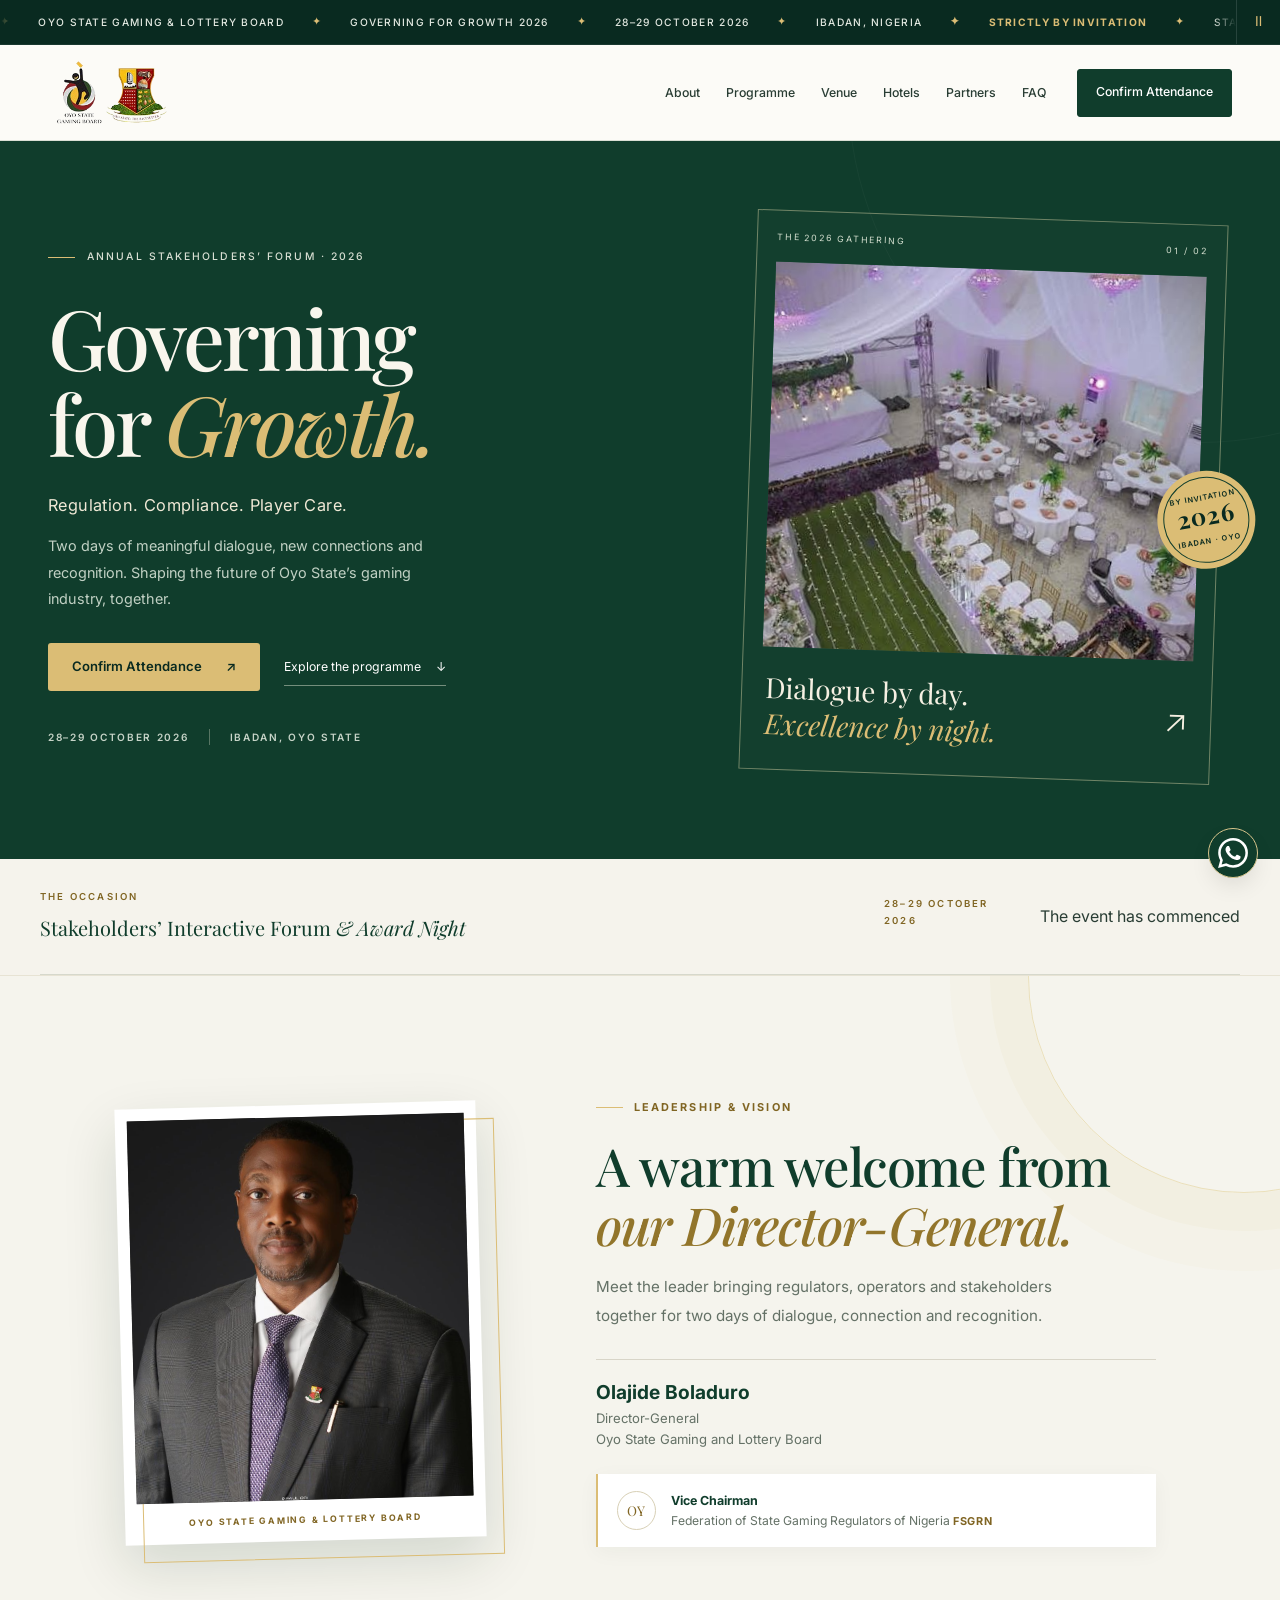
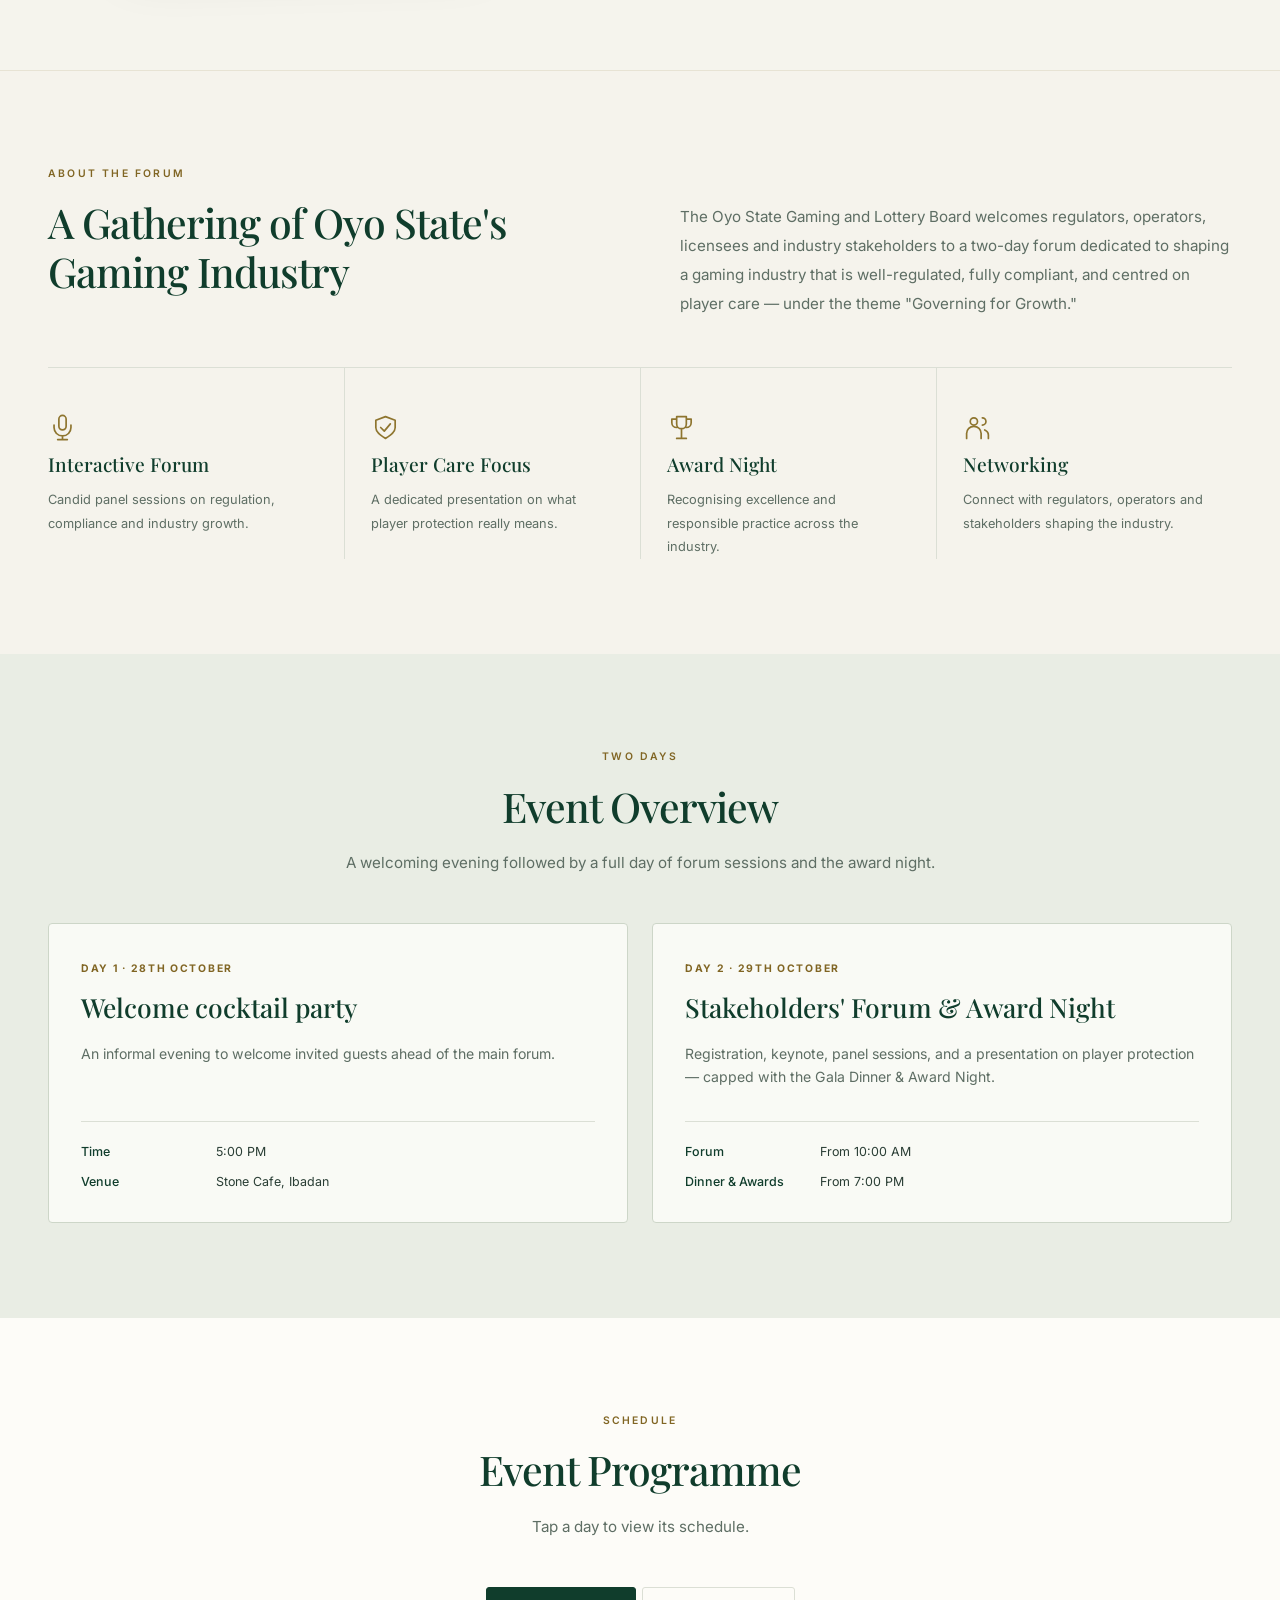
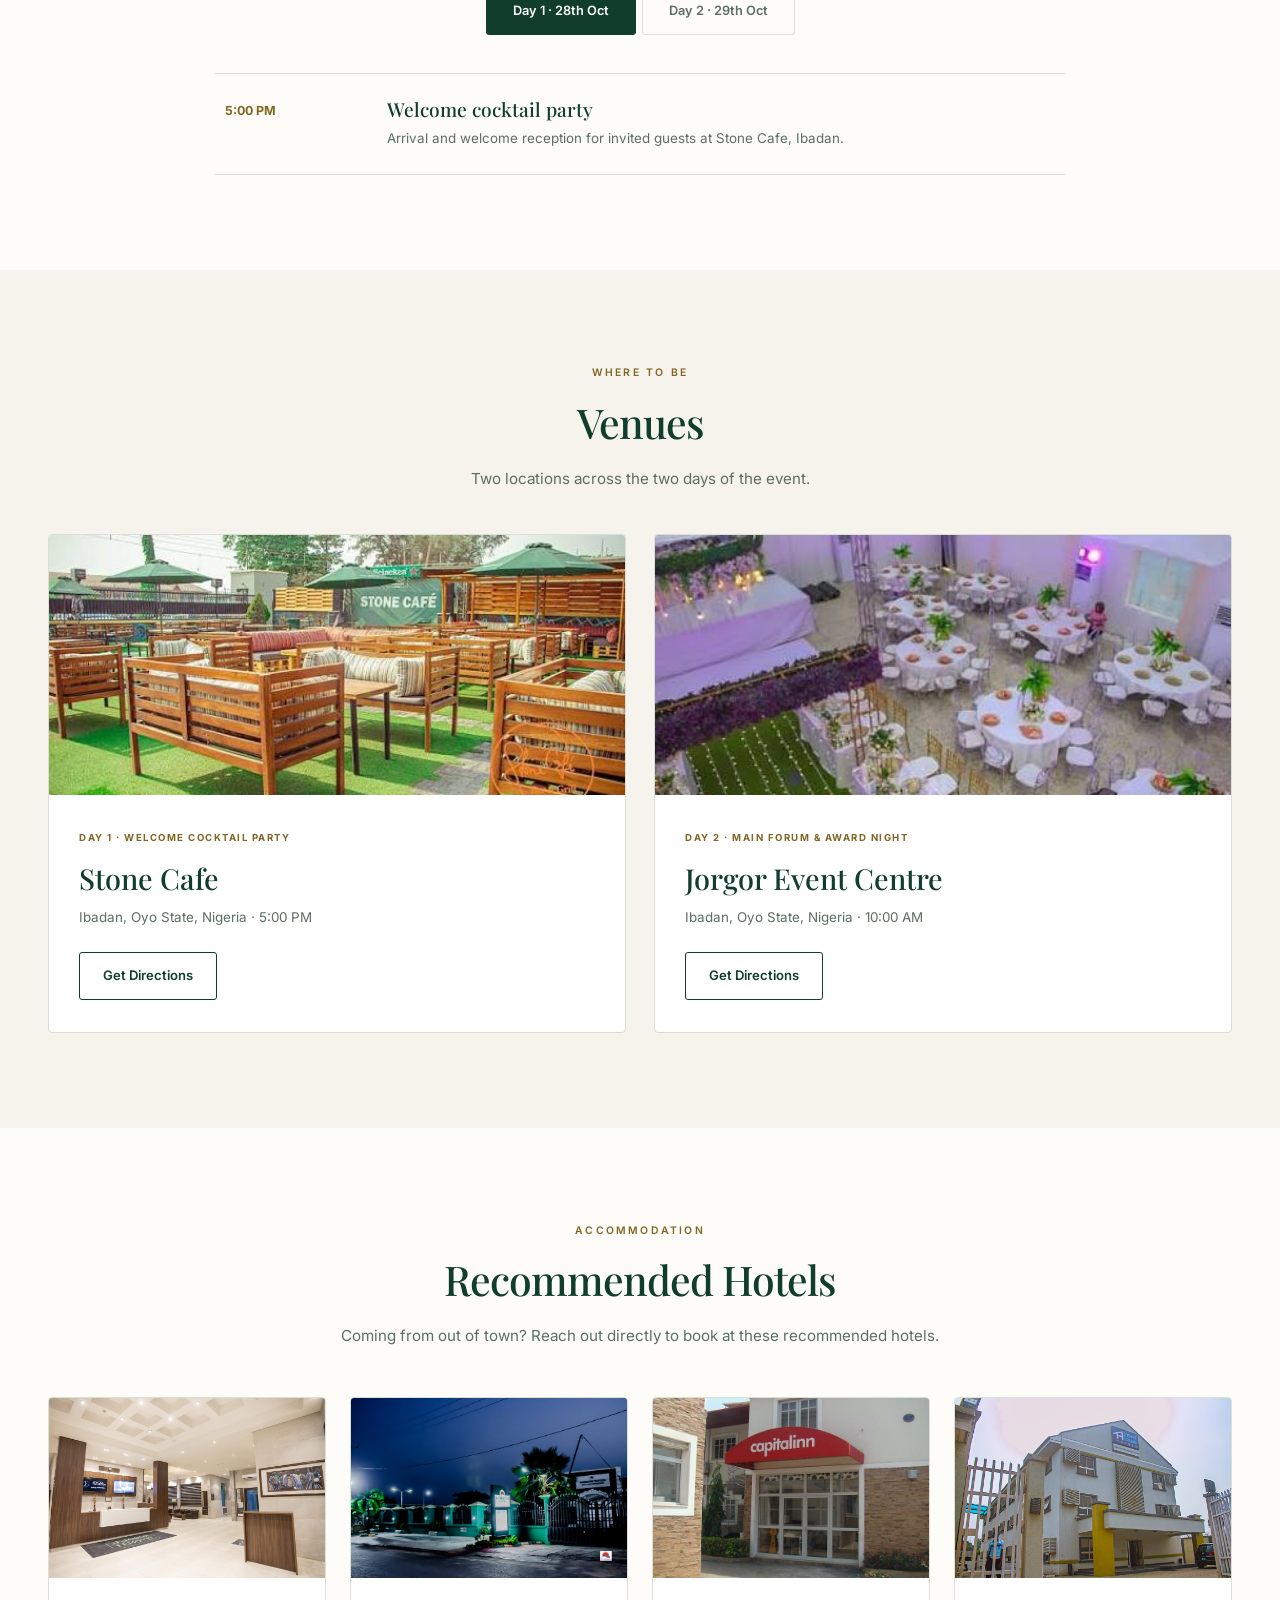
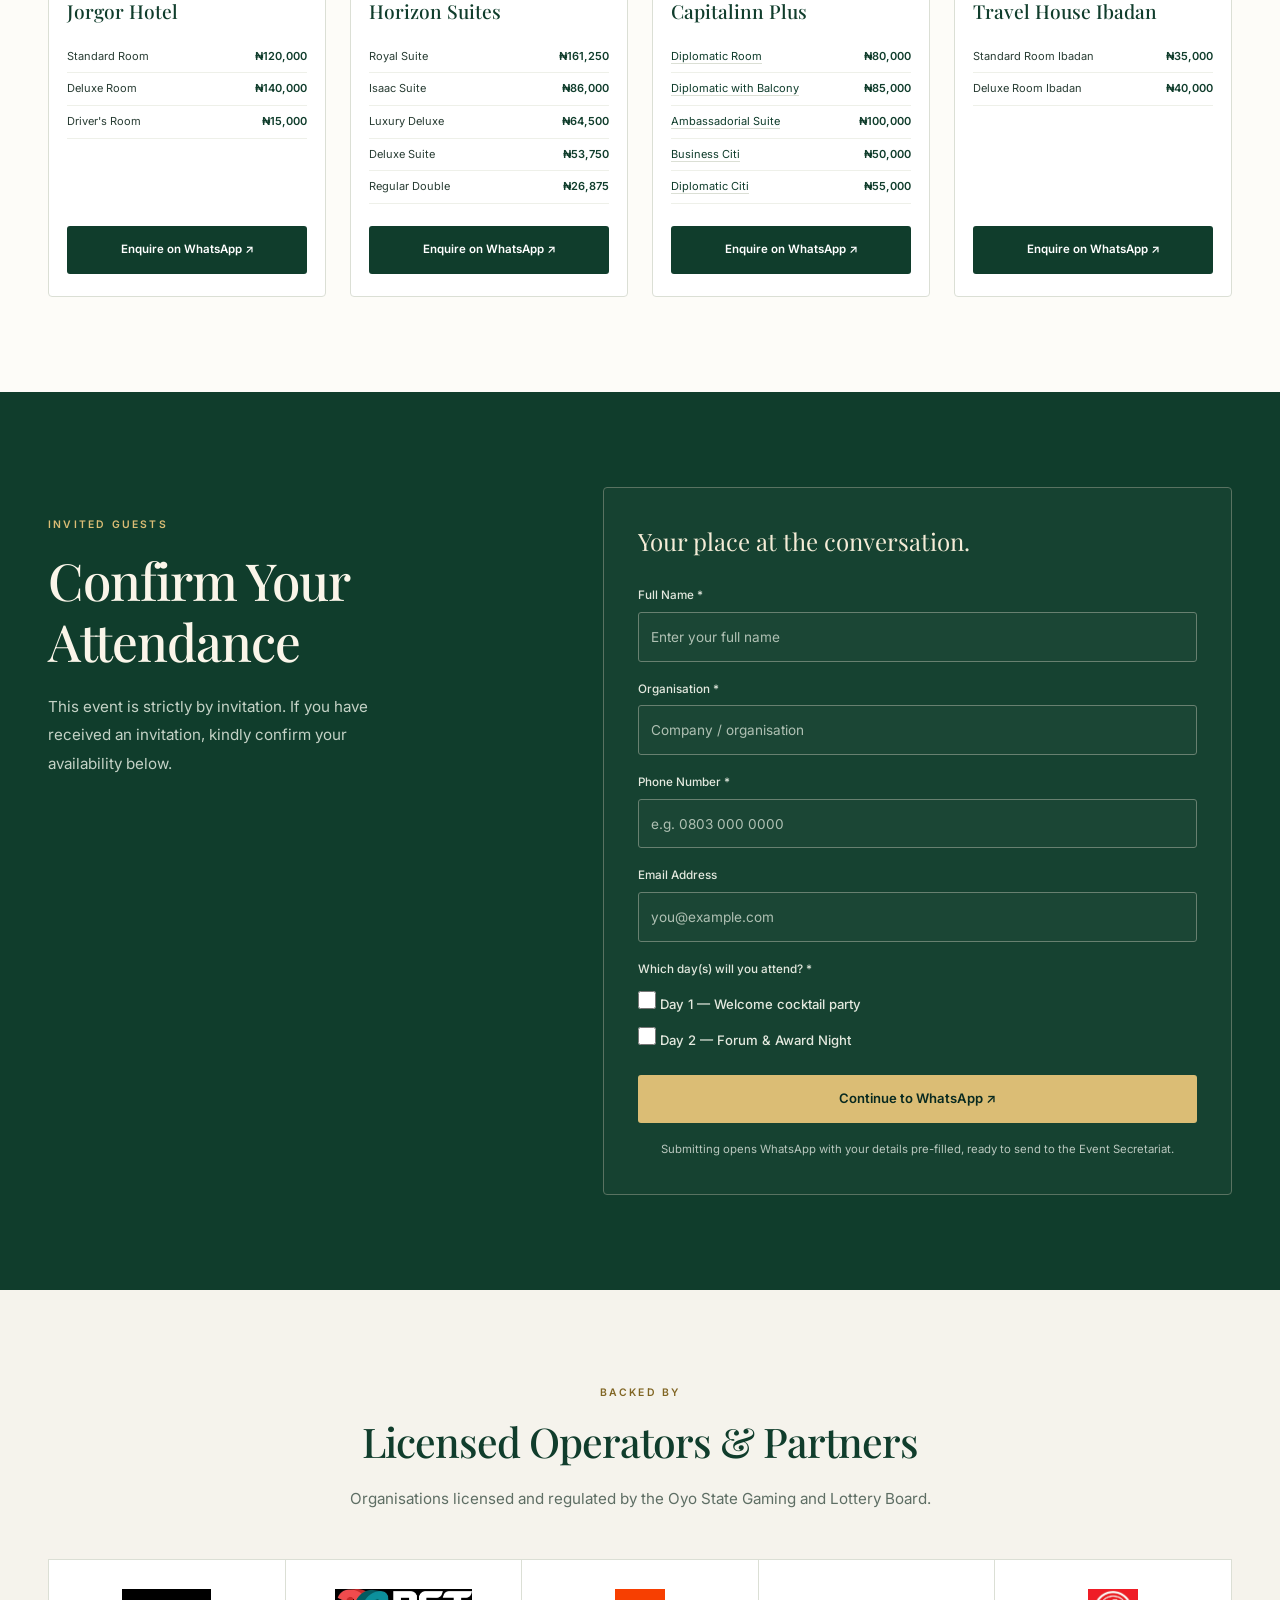
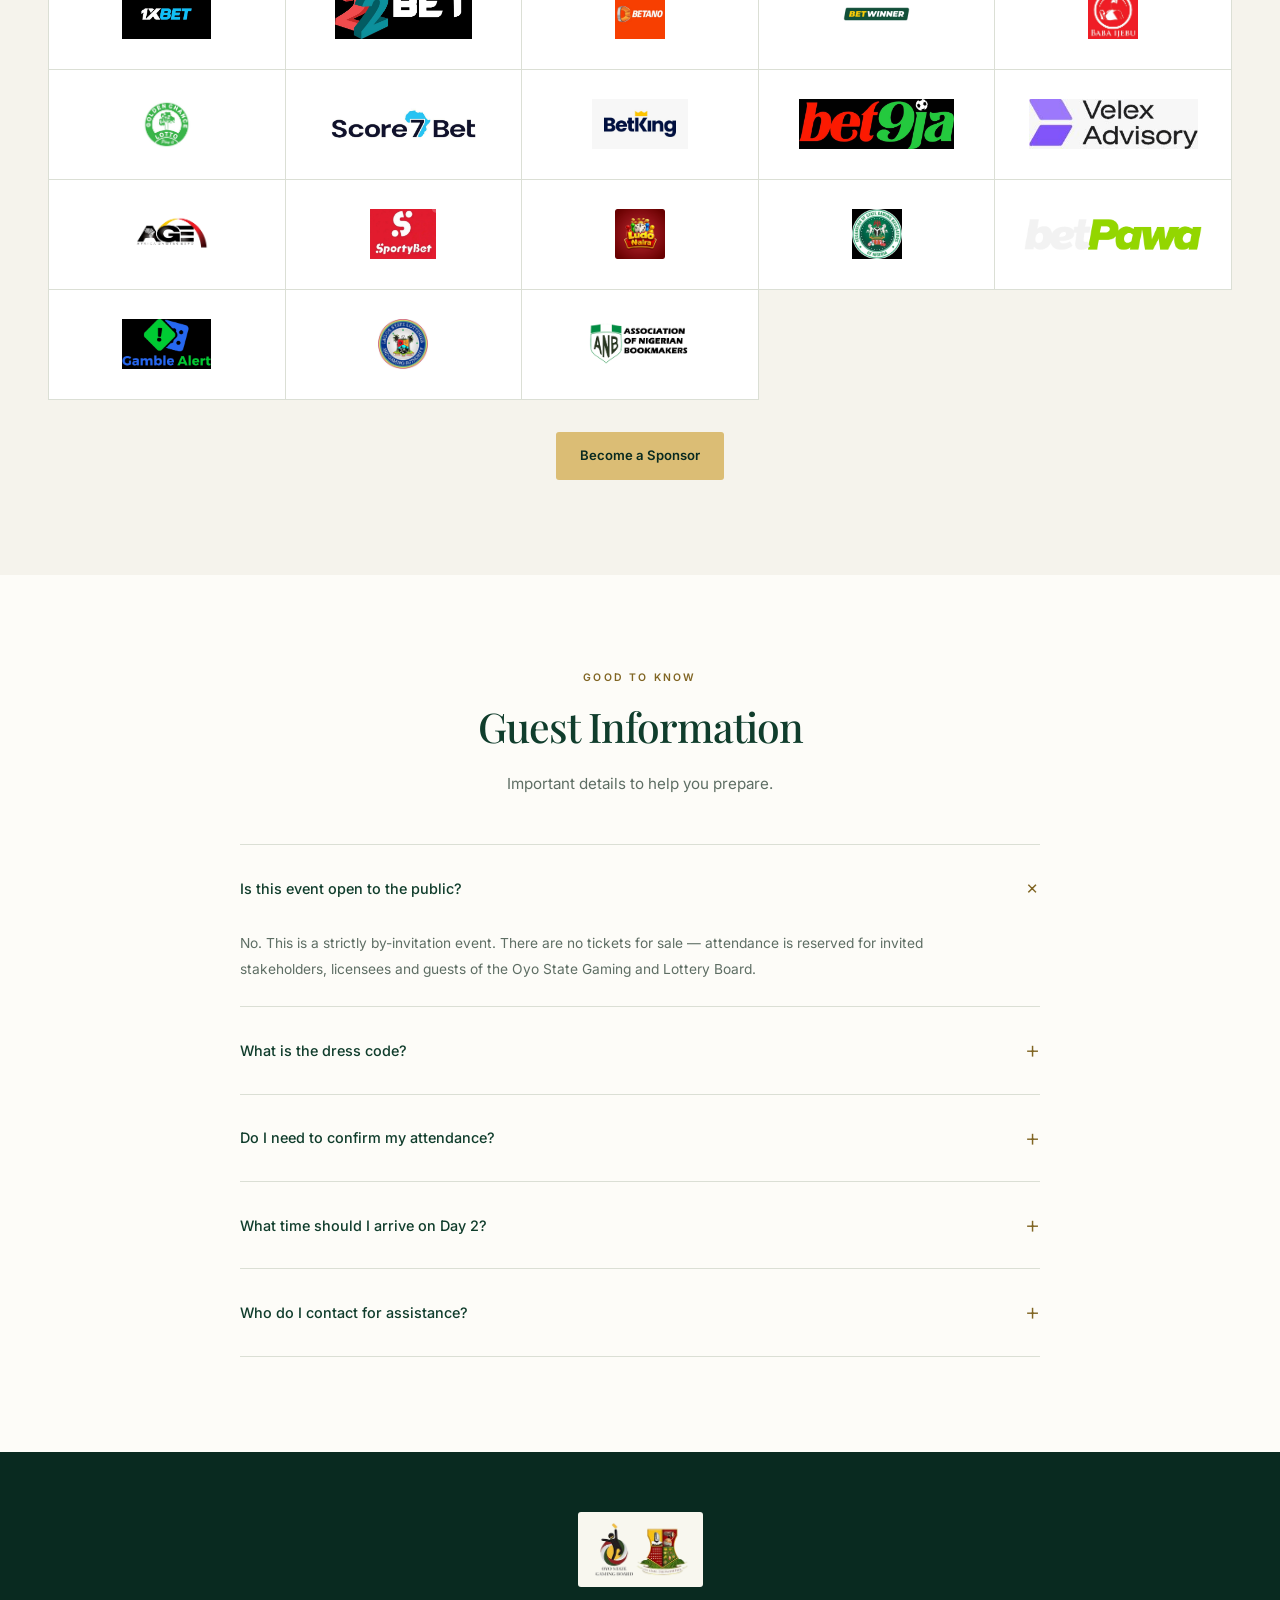
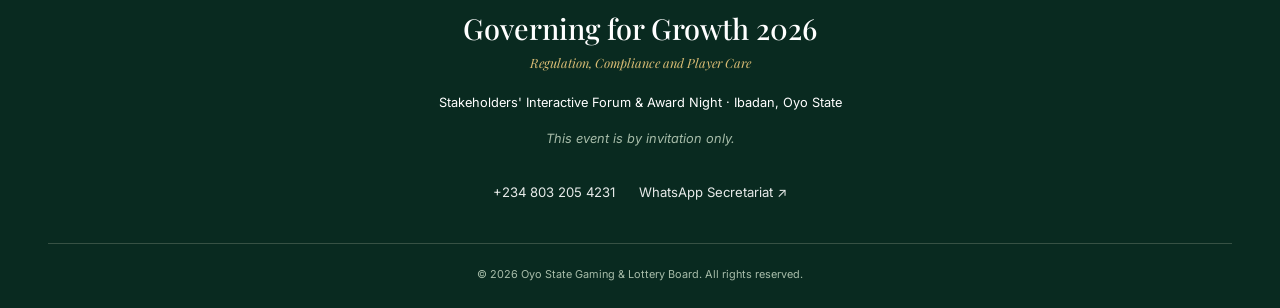
==== index.html @ aad35b21 "update jorgor number" ====
<!doctype html>
<html lang="en">
  <head>
    <meta charset="UTF-8" />
    <meta
      name="viewport"
      content="width=device-width, initial-scale=1, viewport-fit=cover"
    />
    <title>Governing for Growth 2026 | Oyo State Gaming & Lottery Board</title>
    <link rel="preconnect" href="https://fonts.googleapis.com" />
    <link rel="preconnect" href="https://fonts.gstatic.com" crossorigin />
    <link
      href="https://fonts.googleapis.com/css2?family=Inter:wght@300;400;500;600;700&family=Playfair+Display:ital,wght@0,500;0,700;1,600&display=swap"
      rel="stylesheet"
    />
    <meta
      name="description"
      content="Governing for Growth 2026: Oyo State Gaming and Lottery Board’s invitation-only stakeholders’ forum and award night. 28–29 October, Ibadan."
    />
    <meta name="theme-color" content="#103d2c" />
    <link rel="stylesheet" href="style.css" />
  </head>
  <body>
    <a class="skip-link" href="#main">Skip to content</a>
    <div class="event-strip" role="region" aria-label="Event announcements">
      <div class="announcement-window">
        <div class="announcement-track" id="announcement-track">
          <div class="announcement-group">
            <span>Oyo State Gaming &amp; Lottery Board</span>
            <span>Governing for Growth 2026</span>
            <span>28–29 October 2026</span>
            <span>Ibadan, Nigeria</span>
            <span class="invitation-notice">Strictly by invitation</span>
            <span>Stakeholders’ Forum &amp; Award Night</span>
          </div>
          <div class="announcement-group" aria-hidden="true">
            <span>Oyo State Gaming &amp; Lottery Board</span>
            <span>Governing for Growth 2026</span>
            <span>28–29 October 2026</span>
            <span>Ibadan, Nigeria</span>
            <span class="invitation-notice">Strictly by invitation</span>
            <span>Stakeholders’ Forum &amp; Award Night</span>
          </div>
        </div>
      </div>
      <button
        class="announcement-toggle"
        type="button"
        aria-label="Pause announcements"
        aria-controls="announcement-track"
        aria-pressed="false"
      >
        <span aria-hidden="true">Ⅱ</span>
      </button>
    </div>

    <!-- NAV -->
    <header class="navbar">
      <div class="nav-container">
        <a
          href="#"
          class="brand"
          aria-label="Oyo State Gaming and Lottery Board"
        >
          <img
            src="images/logo.png"
            alt="Oyo State Gaming Board logo"
            class="brand-logo"
          />
        </a>
        <button
          class="mobile-toggle"
          id="mobile-menu-btn"
          aria-label="Toggle Menu"
          aria-expanded="false"
          aria-controls="nav-links"
        >
          <svg
            width="24"
            height="24"
            viewBox="0 0 24 24"
            fill="none"
            stroke="currentColor"
            stroke-width="2"
            stroke-linecap="round"
            stroke-linejoin="round"
          >
            <line x1="3" y1="12" x2="21" y2="12"></line>
            <line x1="3" y1="6" x2="21" y2="6"></line>
            <line x1="3" y1="18" x2="21" y2="18"></line>
          </svg>
        </button>
        <nav aria-label="Main navigation" class="nav-links" id="nav-links">
          <a href="#about">About</a>
          <a href="#programme">Programme</a>
          <a href="#venue">Venue</a>
          <a href="#hotels">Hotels</a>
          <a href="#sponsors">Partners</a>
          <a href="#faq">FAQ</a>
          <a href="#rsvp" class="btn btn-primary nav-cta">Confirm Attendance</a>
        </nav>
      </div>
    </header>

    <main id="main">
      <!-- HERO -->
      <section class="hero" id="home" aria-labelledby="hero-title">
        <div class="hero-content">
          <div class="hero-eyebrow">
            <span></span> Annual Stakeholders’ Forum · 2026
          </div>
          <h1 class="hero-title" id="hero-title">
            Governing<br />for <em>Growth.</em>
          </h1>
          <p class="hero-theme">Regulation. Compliance. Player Care.</p>
          <p class="hero-tagline">
            Two days of meaningful dialogue, new connections and recognition.
            Shaping the future of Oyo State’s gaming industry, together.
          </p>
          <div class="hero-btns">
            <a href="#rsvp" class="btn btn-gold"
              >Confirm Attendance <span aria-hidden="true">↗</span></a
            >
            <a href="#programme" class="hero-link"
              >Explore the programme <span aria-hidden="true">↓</span></a
            >
          </div>
          <div class="hero-date">
            <span>28–29 OCTOBER 2026</span><span>IBADAN, OYO STATE</span>
          </div>
        </div>
        <div
          class="hero-art"
          aria-label="Forum and award night at Jorgor Event Centre"
        >
          <div class="hero-art-top">
            <span>THE 2026 GATHERING</span><span>01 / 02</span>
          </div>
          <div class="hero-photo">
            <img
              src="images/venue.png"
              alt="Banquet tables and decorated stage at Jorgor Event Centre"
              width="447"
              height="447"
              fetchpriority="high"
            />
          </div>
          <div class="hero-art-caption">
            <span>Dialogue by day.<br /><em>Excellence by night.</em></span
            ><span class="art-arrow" aria-hidden="true">↗</span>
          </div>
          <span class="invitation-seal"
            >BY INVITATION<br /><b>2026</b><br />IBADAN · OYO</span
          >
        </div>
      </section>
      <div class="event-summary">
        <div>
          <span class="summary-label">THE OCCASION</span>
          <p>Stakeholders’ Interactive Forum <span>&amp; Award Night</span></p>
        </div>
        <div class="countdown-wrap">
          <span class="summary-label countdown-label"
            >COUNTDOWN TO THE WELCOME COCKTAIL PARTY</span
          >
          <div
            class="countdown"
            id="timer"
            role="timer"
            aria-label="Time until the Welcome cocktail party"
          >
            <div class="time-box">
              <span id="days">00</span><small>Days</small>
            </div>
            <div class="time-box">
              <span id="hours">00</span><small>Hrs</small>
            </div>
            <div class="time-box">
              <span id="minutes">00</span><small>Min</small>
            </div>
            <div class="time-box">
              <span id="seconds">00</span><small>Sec</small>
            </div>
          </div>
        </div>
      </div>

      <!-- DIRECTOR-GENERAL -->
      <section class="dg-section" aria-labelledby="dg-title">
        <div class="container dg-feature">
          <div class="dg-portrait-frame">
            <img
              src="images/DG.jpeg"
              alt="Olajide Boladuro, Director-General of the Oyo State Gaming and Lottery Board"
              width="936"
              height="1064"
              loading="lazy"
              decoding="async"
            />
            <span class="dg-portrait-caption"
              >OYO STATE GAMING &amp; LOTTERY BOARD</span
            >
          </div>
          <div class="dg-copy">
            <span class="dg-eyebrow"
              ><span></span> Leadership &amp; Vision</span
            >
            <h2 id="dg-title">
              A warm welcome from<br /><em>our Director-General.</em>
            </h2>
            <p class="dg-intro">
              Meet the leader bringing regulators, operators and stakeholders
              together for two days of dialogue, connection and recognition.
            </p>
            <div class="dg-identity">
              <h3>Olajide Boladuro</h3>
              <p>Director-General</p>
              <p>Oyo State Gaming and Lottery Board</p>
            </div>
            <div class="dg-affiliation">
              <span class="dg-affiliation-mark" aria-hidden="true">OY</span>
              <p>
                <strong>Vice Chairman</strong><br />Federation of State Gaming
                Regulators of Nigeria
                <abbr title="Federation of State Gaming Regulators of Nigeria"
                  >FSGRN</abbr
                >
              </p>
            </div>
          </div>
        </div>
      </section>

      <!-- ABOUT -->
      <section class="section about" id="about">
        <div class="container">
          <div class="section-header">
            <span class="eyebrow">About the Forum</span>
            <h2>A Gathering of Oyo State's Gaming Industry</h2>
            <p>
              The Oyo State Gaming and Lottery Board welcomes regulators,
              operators, licensees and industry stakeholders to a two-day forum
              dedicated to shaping a gaming industry that is well-regulated,
              fully compliant, and centred on player care — under the theme
              "Governing for Growth."
            </p>
          </div>
          <div class="grid-4">
            <div class="card">
              <div class="icon">
                <svg
                  viewBox="0 0 24 24"
                  fill="none"
                  stroke="currentColor"
                  stroke-width="1.4"
                  stroke-linecap="round"
                  stroke-linejoin="round"
                  aria-hidden="true"
                >
                  <rect x="9" y="2" width="6" height="12" rx="3" />
                  <path d="M5 10v2a7 7 0 0 0 14 0v-2M12 19v3M8 22h8" />
                </svg>
              </div>
              <h3>Interactive Forum</h3>
              <p>
                Candid panel sessions on regulation, compliance and industry
                growth.
              </p>
            </div>
            <div class="card">
              <div class="icon">
                <svg
                  viewBox="0 0 24 24"
                  fill="none"
                  stroke="currentColor"
                  stroke-width="1.4"
                  stroke-linecap="round"
                  stroke-linejoin="round"
                  aria-hidden="true"
                >
                  <path d="m12 3 8 3v6c0 5-8 9-8 9S4 17 4 12V6l8-3Z" />
                  <path d="m8 12 3 3 5-6" />
                </svg>
              </div>
              <h3>Player Care Focus</h3>
              <p>
                A dedicated presentation on what player protection really means.
              </p>
            </div>
            <div class="card">
              <div class="icon">
                <svg
                  viewBox="0 0 24 24"
                  fill="none"
                  stroke="currentColor"
                  stroke-width="1.4"
                  stroke-linecap="round"
                  stroke-linejoin="round"
                  aria-hidden="true"
                >
                  <path
                    d="M8 3h8v6a4 4 0 0 1-8 0V3ZM8 5H4v3a4 4 0 0 0 4 4m8-7h4v3a4 4 0 0 1-4 4M12 13v7M8 21h8"
                  />
                </svg>
              </div>
              <h3>Award Night</h3>
              <p>
                Recognising excellence and responsible practice across the
                industry.
              </p>
            </div>
            <div class="card">
              <div class="icon">
                <svg
                  viewBox="0 0 24 24"
                  fill="none"
                  stroke="currentColor"
                  stroke-width="1.4"
                  stroke-linecap="round"
                  stroke-linejoin="round"
                  aria-hidden="true"
                >
                  <circle cx="9" cy="7" r="3" />
                  <path
                    d="M3 21v-4a6 6 0 0 1 12 0v4M16 4a3 3 0 0 1 0 6m2 4a5 5 0 0 1 3 5v2"
                  />
                </svg>
              </div>
              <h3>Networking</h3>
              <p>
                Connect with regulators, operators and stakeholders shaping the
                industry.
              </p>
            </div>
          </div>
        </div>
      </section>

      <!-- DAY OVERVIEW -->
      <section class="section days-overview">
        <div class="container">
          <div class="section-header">
            <span class="eyebrow">Two Days</span>
            <h2>Event Overview</h2>
            <p>
              A welcoming evening followed by a full day of forum sessions and
              the award night.
            </p>
          </div>
          <div class="day-cards">
            <div class="day-card">
              <div class="day-card-head">
                <span>Day 1 · 28th October</span>
                <h3>Welcome cocktail party</h3>
              </div>
              <div class="day-card-body">
                <p>
                  An informal evening to welcome invited guests ahead of the
                  main forum.
                </p>
                <div class="day-meta">
                  <div><b>Time</b><span>5:00 PM</span></div>
                  <div><b>Venue</b><span>Stone Cafe, Ibadan</span></div>
                </div>
              </div>
            </div>
            <div class="day-card">
              <div class="day-card-head">
                <span>Day 2 · 29th October</span>
                <h3>Stakeholders' Forum &amp; Award Night</h3>
              </div>
              <div class="day-card-body">
                <p>
                  Registration, keynote, panel sessions, and a presentation on
                  player protection — capped with the Gala Dinner &amp; Award
                  Night.
                </p>
                <div class="day-meta">
                  <div><b>Forum</b><span>From 10:00 AM</span></div>
                  <div><b>Dinner &amp; Awards</b><span>From 7:00 PM</span></div>
                </div>
              </div>
            </div>
          </div>
        </div>
      </section>

      <!-- PROGRAMME -->
      <section class="section programme" id="programme">
        <div class="container">
          <div class="section-header">
            <span class="eyebrow">Schedule</span>
            <h2>Event Programme</h2>
            <p>Tap a day to view its schedule.</p>
          </div>

          <div class="day-tabs" role="tablist" aria-label="Programme day">
            <button
              class="day-tab active"
              data-day="day1"
              role="tab"
              id="tab-day1"
              aria-controls="day1"
              aria-selected="true"
            >
              Day 1 · 28th Oct
            </button>
            <button
              class="day-tab"
              data-day="day2"
              role="tab"
              id="tab-day2"
              aria-controls="day2"
              aria-selected="false"
              tabindex="-1"
            >
              Day 2 · 29th Oct
            </button>
          </div>

          <div
            class="programme-panel active"
            id="day1"
            role="tabpanel"
            aria-labelledby="tab-day1"
            tabindex="0"
          >
            <div class="timeline">
              <div class="timeline-item">
                <div class="time">5:00 PM</div>
                <div class="content">
                  <h4>Welcome cocktail party</h4>
                  <p>
                    Arrival and welcome reception for invited guests at Stone
                    Cafe, Ibadan.
                  </p>
                </div>
              </div>
            </div>
          </div>

          <div
            class="programme-panel"
            id="day2"
            role="tabpanel"
            aria-labelledby="tab-day2"
            tabindex="0"
            hidden
          >
            <div class="timeline">
              <div class="timeline-item">
                <div class="time">10:00 AM</div>
                <div class="content">
                  <h4>Registration &amp; Opening Ceremony</h4>
                  <p>Arrival, registration and formal opening of the forum.</p>
                </div>
              </div>
              <div class="timeline-item">
                <div class="time">11:00 AM</div>
                <div class="content">
                  <h4>Opening Remarks, Introduction &amp; Protocol</h4>
                </div>
              </div>
              <div class="timeline-item">
                <div class="time">11:15 AM</div>
                <div class="content">
                  <h4>Welcome Address</h4>
                </div>
              </div>
              <div class="timeline-item">
                <div class="time">11:25 AM</div>
                <div class="content">
                  <h4>Keynote Speech</h4>
                </div>
              </div>
              <div class="timeline-item">
                <div class="time">11:45 AM</div>
                <div class="content">
                  <h4>Panel Session I</h4>
                  <p>
                    Overregulation or Revenue Trapping: Incentivising Industry
                    Growth.
                  </p>
                </div>
              </div>
              <div class="timeline-item">
                <div class="time">12:30 PM</div>
                <div class="content">
                  <h4>Questions &amp; Answers</h4>
                </div>
              </div>
              <div class="timeline-item">
                <div class="time">12:45 PM</div>
                <div class="content">
                  <h4>Panel Session II</h4>
                  <p>
                    Above and Beyond: Corporate Social Responsibility in the
                    Gaming Industry.
                  </p>
                </div>
              </div>
              <div class="timeline-item">
                <div class="time">1:15 PM</div>
                <div class="content">
                  <h4>Lunch / Networking Break</h4>
                </div>
              </div>
              <div class="timeline-item">
                <div class="time">2:15 PM</div>
                <div class="content">
                  <h4>
                    Presentation: What Does Player Protection Really Mean?
                  </h4>
                </div>
              </div>
              <div class="timeline-item">
                <div class="time">Following</div>
                <div class="content">
                  <h4>Questions &amp; Answers</h4>
                </div>
              </div>
              <div class="timeline-item">
                <div class="time">2:55 PM</div>
                <div class="content">
                  <h4>Panel Session III</h4>
                  <p>
                    The State of IGaming Regulation in Nigeria: Stalemate or
                    Progress.
                  </p>
                </div>
              </div>
              <div class="timeline-item">
                <div class="time">Following</div>
                <div class="content">
                  <h4>Questions &amp; Answers</h4>
                </div>
              </div>
              <div class="timeline-item">
                <div class="time">4pm</div>
                <div class="content">
                  <h4>Wrap up Session &amp; Vote of Thanks</h4>
                </div>
              </div>
              <div class="timeline-item highlight">
                <div class="time">7:00 PM</div>
                <div class="content">
                  <h4>Gala Dinner &amp; Award Night</h4>
                  <p>
                    Evening reception, dinner and presentation of industry
                    awards.
                  </p>
                </div>
              </div>
            </div>
          </div>
        </div>
      </section>

      <!-- VENUE -->
      <section class="section venue" id="venue">
        <div class="container">
          <div class="section-header">
            <span class="eyebrow">Where to Be</span>
            <h2>Venues</h2>
            <p>Two locations across the two days of the event.</p>
          </div>

          <div class="venue-showcase">
            <div class="venue-img-wrap venue-stonecafe">
              <img
                loading="lazy"
                decoding="async"
                src="images/stonecafe.png"
                alt="Stone Cafe in Ibadan"
              />
            </div>
            <div class="venue-details">
              <span class="tag">Day 1 · Welcome cocktail party</span>
              <h3>Stone Cafe</h3>
              <p class="address">Ibadan, Oyo State, Nigeria · 5:00 PM</p>
              <a
                href="https://maps.google.com/?q=Stone+Cafe,+Ibadan,+Oyo+State,+Nigeria"
                target="_blank"
                rel="noopener noreferrer"
                class="btn btn-outline"
                style="color: var(--green); border-color: var(--green)"
                >Get Directions</a
              >
            </div>
          </div>

          <div class="venue-showcase">
            <div class="venue-img-wrap venue-jorgor">
              <img
                loading="lazy"
                decoding="async"
                src="images/venue.png"
                alt="Jorgor Event Centre venue"
              />
            </div>
            <div class="venue-details">
              <span class="tag">Day 2 · Main Forum &amp; Award Night</span>
              <h3>Jorgor Event Centre</h3>
              <p class="address">Ibadan, Oyo State, Nigeria · 10:00 AM</p>
              <a
                href="https://maps.google.com/?q=Jorgor+Event+Centre,+Ibadan,+Oyo+State,+Nigeria"
                target="_blank"
                rel="noopener noreferrer"
                class="btn btn-outline"
                style="color: var(--green); border-color: var(--green)"
                >Get Directions</a
              >
            </div>
          </div>
        </div>
      </section>

      <!-- HOTELS -->
      <section class="section hotels" id="hotels">
        <div class="container">
          <div class="section-header">
            <span class="eyebrow">Accommodation</span>
            <h2>Recommended Hotels</h2>
            <p>
              Coming from out of town? Reach out directly to book at these
              recommended hotels.
            </p>
          </div>
          <div class="grid-4">
            <div class="card hotel-card">
              <img
                loading="lazy"
                decoding="async"
                src="images/jorgor-optimized.jpg"
                alt="Jorgor Hotel"
                class="hotel-image"
              />
              <div class="hotel-info">
                <h4>Jorgor Hotel</h4>
                <ul class="price-list">
                  <li><span>Standard Room</span><b>₦120,000</b></li>
                  <li><span>Deluxe Room</span><b>₦140,000</b></li>
                  <li><span>Driver's Room</span><b>₦15,000</b></li>
                </ul>
                <a
                  href="https://wa.me/2349114062633?text=Hello%2C%20I%27d%20like%20to%20book%20a%20room%20at%20Jorgor%20Hotel%20for%20the%20Oyo%20State%20Gaming%20Board%20event%20on%2028-29%20October."
                  target="_blank"
                  rel="noopener noreferrer"
                  class="btn btn-small"
                  >Enquire on WhatsApp ↗</a
                >
              </div>
            </div>

            <div class="card hotel-card">
              <img
                loading="lazy"
                decoding="async"
                src="images/horizon.png"
                alt="Horizon Suites"
                class="hotel-image"
              />
              <div class="hotel-info">
                <h4>Horizon Suites</h4>
                <ul class="price-list">
                  <li><span>Royal Suite</span><b>₦161,250</b></li>
                  <li><span>Isaac Suite</span><b>₦86,000</b></li>
                  <li><span>Luxury Deluxe</span><b>₦64,500</b></li>
                  <li><span>Deluxe Suite</span><b>₦53,750</b></li>
                  <li><span>Regular Double</span><b>₦26,875</b></li>
                </ul>
                <a
                  href="https://wa.me/2348172298480?text=Hello%2C%20I%27d%20like%20to%20book%20a%20room%20at%20Horizon%20Suites%20for%20the%20Oyo%20State%20Gaming%20Board%20event%20on%2028-29%20October."
                  target="_blank"
                  rel="noopener noreferrer"
                  class="btn btn-small"
                  >Enquire on WhatsApp ↗</a
                >
              </div>
            </div>

            <div class="card hotel-card">
              <img
                loading="lazy"
                decoding="async"
                src="images/image.png"
                alt="Capitalinn Plus"
                class="hotel-image"
              />
              <div class="hotel-info">
                <h4>Capitalinn Plus</h4>
                <ul class="price-list">
                  <li>
                    <a
                      href="https://www.oabcapitalinnplus.com/rooms/diplomatic-room"
                      target="_blank"
                      rel="noopener noreferrer"
                      >Diplomatic Room</a
                    ><b>₦80,000</b>
                  </li>
                  <li>
                    <a
                      href="https://www.oabcapitalinnplus.com/rooms/diplomatic-with-balcony"
                      target="_blank"
                      rel="noopener noreferrer"
                      >Diplomatic with Balcony</a
                    ><b>₦85,000</b>
                  </li>
                  <li>
                    <a
                      href="https://www.oabcapitalinnplus.com/rooms/ambassadorial-suite"
                      target="_blank"
                      rel="noopener noreferrer"
                      >Ambassadorial Suite</a
                    ><b>₦100,000</b>
                  </li>
                  <li>
                    <a
                      href="https://www.oabcapitalinnplus.com/rooms/business-citi"
                      target="_blank"
                      rel="noopener noreferrer"
                      >Business Citi</a
                    ><b>₦50,000</b>
                  </li>
                  <li>
                    <a
                      href="https://www.oabcapitalinnplus.com/rooms/diplomatic-citi"
                      target="_blank"
                      rel="noopener noreferrer"
                      >Diplomatic Citi</a
                    ><b>₦55,000</b>
                  </li>
                </ul>
                <a
                  href="https://wa.me/2348022210009?text=Hello%2C%20I%27d%20like%20to%20book%20a%20room%20at%20Capitalinn%20Plus%20for%20the%20Oyo%20State%20Gaming%20Board%20event%20on%2028-29%20October."
                  target="_blank"
                  rel="noopener noreferrer"
                  class="btn btn-small"
                  >Enquire on WhatsApp ↗</a
                >
              </div>
            </div>

            <div class="card hotel-card">
              <img
                loading="lazy"
                decoding="async"
                src="images/travelhouse.png"
                alt="Travel House Ibadan"
                class="hotel-image"
              />
              <div class="hotel-info">
                <h4>Travel House Ibadan</h4>
                <ul class="price-list">
                  <li><span>Standard Room Ibadan</span><b>₦35,000</b></li>
                  <li><span>Deluxe Room Ibadan</span><b>₦40,000</b></li>
                </ul>
                <a
                  href="https://wa.me/2349139375467?text=Hello%2C%20I%27d%20like%20to%20book%20a%20room%20at%20Travel%20House%20Ibadan%20for%20the%20Oyo%20State%20Gaming%20Board%20event%20on%2028-29%20October."
                  target="_blank"
                  rel="noopener noreferrer"
                  class="btn btn-small"
                  >Enquire on WhatsApp ↗</a
                >
              </div>
            </div>
          </div>
        </div>
      </section>

      <!-- RSVP -->
      <section class="section rsvp" id="rsvp">
        <div class="container">
          <div class="section-header">
            <span class="eyebrow">Invited Guests</span>
            <h2>Confirm Your Attendance</h2>
            <p>
              This event is strictly by invitation. If you have received an
              invitation, kindly confirm your availability below.
            </p>
          </div>

          <form class="rsvp-form" id="rsvp-form">
            <p class="form-intro">Your place at the conversation.</p>
            <div class="form-row">
              <div class="form-group">
                <label for="fullname">Full Name *</label>
                <input
                  type="text"
                  id="fullname"
                  autocomplete="name"
                  placeholder="Enter your full name"
                  required
                />
              </div>
            </div>
            <div class="form-row">
              <div class="form-group">
                <label for="org">Organisation *</label>
                <input
                  type="text"
                  id="org"
                  autocomplete="organization"
                  placeholder="Company / organisation"
                  required
                />
              </div>
            </div>
            <div class="form-row">
              <div class="form-group">
                <label for="phone">Phone Number *</label>
                <input
                  type="tel"
                  id="phone"
                  autocomplete="tel"
                  placeholder="e.g. 0803 000 0000"
                  required
                />
              </div>
            </div>
            <div class="form-row">
              <div class="form-group">
                <label for="email">Email Address</label>
                <input
                  type="email"
                  id="email"
                  autocomplete="email"
                  placeholder="you@example.com"
                />
              </div>
            </div>
            <div class="form-row">
              <div class="form-group">
                <span class="field-label" id="attendance-label"
                  >Which day(s) will you attend? *</span
                >
                <div
                  class="checkbox-group"
                  role="group"
                  aria-labelledby="attendance-label"
                >
                  <label
                    ><input
                      type="checkbox"
                      id="day1chk"
                      value="Day 1 - Welcome cocktail party (28th Oct)"
                    />
                    Day 1 — Welcome cocktail party</label
                  >
                  <label
                    ><input
                      type="checkbox"
                      id="day2chk"
                      value="Day 2 - Forum & Award Night (29th Oct)"
                    />
                    Day 2 — Forum &amp; Award Night</label
                  >
                </div>
              </div>
            </div>
            <!-- <div class="form-row">
              <div class="form-group">
                <label for="guests">Number Attending</label>
                <select id="guests">
                  <option>1</option>
                  <option>2</option>
                  <option>3</option>
                  <option>4</option>
                </select>
              </div>
            </div> -->
            <button type="submit" class="btn btn-gold btn-block">
              Continue to WhatsApp ↗
            </button>
            <p class="form-status" id="rsvp-status" role="status"></p>
            <p class="rsvp-note">
              Submitting opens WhatsApp with your details pre-filled, ready to
              send to the Event Secretariat.
            </p>
          </form>
        </div>
      </section>

      <!-- SPONSORS -->
      <section class="section sponsors" id="sponsors">
        <div class="container">
          <div class="section-header">
            <span class="eyebrow">Backed By</span>
            <h2>Licensed Operators &amp; Partners</h2>
            <p>
              Organisations licensed and regulated by the Oyo State Gaming and
              Lottery Board.
            </p>
          </div>

          <div class="sponsor-grid">
            <div class="sponsor-logo">
              <img
                loading="lazy"
                decoding="async"
                src="images/sponsor-1xbet.jpeg"
                alt="1xBet"
              />
            </div>
            <div class="sponsor-logo">
              <img
                loading="lazy"
                decoding="async"
                src="images/sponsor-22bet.jpeg"
                alt="22Bet"
              />
            </div>
            <div class="sponsor-logo">
              <img
                loading="lazy"
                decoding="async"
                src="images/sponsor-betano.jpeg"
                alt="Betano"
              />
            </div>
            <div class="sponsor-logo">
              <img
                loading="lazy"
                decoding="async"
                src="images/sponsor-betwinner.jpeg"
                alt="BetWinner"
              />
            </div>
            <div class="sponsor-logo">
              <img
                loading="lazy"
                decoding="async"
                src="images/sponsor-baba-ijebu.jpeg"
                alt="Baba Ijebu"
              />
            </div>
            <div class="sponsor-logo">
              <img
                loading="lazy"
                decoding="async"
                src="images/sponsor-golden-chance.jpeg"
                alt="Golden Chance Lotto"
              />
            </div>
            <div class="sponsor-logo">
              <img
                loading="lazy"
                decoding="async"
                src="images/sponsor-score7bet.jpeg"
                alt="Score7Bet"
              />
            </div>
            <div class="sponsor-logo">
              <img
                loading="lazy"
                decoding="async"
                src="images/sponsor-betking.jpeg"
                alt="BetKing"
              />
            </div>
            <div class="sponsor-logo">
              <img
                loading="lazy"
                decoding="async"
                src="images/sponsor-betnaija.jpeg"
                alt="BetNaija"
              />
            </div>
            <div class="sponsor-logo">
              <img
                loading="lazy"
                decoding="async"
                src="images/sponsor-velex.jpeg"
                alt="Velex"
              />
            </div>
            <div class="sponsor-logo">
              <img
                loading="lazy"
                decoding="async"
                src="images/AGE_Logo.png"
                alt="AGE"
              />
            </div>
            <div class="sponsor-logo">
              <img
                loading="lazy"
                decoding="async"
                src="images/sportybet.webp"
                alt="SportyBet"
              />
            </div>
            <div class="sponsor-logo">
              <img
                loading="lazy"
                decoding="async"
                src="images/ludoNaira.jpeg"
                alt="Ludo"
              />
            </div>
            <div class="sponsor-logo">
              <img
                loading="lazy"
                decoding="async"
                src="images/FGR.jpeg"
                alt="FGR"
              />
            </div>
            <!-- <div class="sponsor-logo">
              <img
                loading="lazy"
                decoding="async"
                src="images/ludoNaira.jpeg"
                alt="Velex"
              />
            </div> -->
            <div class="sponsor-logo">
              <img
                loading="lazy"
                decoding="async"
                src="images/Logo_betPawa.png"
                alt="BetPawa"
              />
            </div>
            <div class="sponsor-logo">
              <img
                loading="lazy"
                decoding="async"
                src="images/alert.jpeg"
                alt="gamble alert"
              />
            </div>
            <div class="sponsor-logo">
              <img
                loading="lazy"
                decoding="async"
                src="images/LGS.jpg"
                alt="FGR"
              />
            </div>
            <div class="sponsor-logo">
              <img
                loading="lazy"
                decoding="async"
                src="images/ANB.png"
                alt="FGR"
              />
            </div>
          </div>

          <div class="sponsor-cta-wrap">
            <button type="button" class="btn btn-gold sponsor-cta">
              Become a Sponsor
            </button>
          </div>
        </div>
      </section>

      <div class="modal-backdrop" id="sponsor-modal" aria-hidden="true">
        <div
          class="modal-dialog"
          role="dialog"
          aria-modal="true"
          aria-labelledby="sponsor-modal-title"
        >
          <button
            type="button"
            class="modal-close"
            aria-label="Close sponsorship form"
          >
            ×
          </button>
          <div class="modal-header">
            <span class="eyebrow">Partnership</span>
            <h3 id="sponsor-modal-title">Become a Sponsor</h3>
          </div>

          <form id="sponsor-form" class="modal-form">
            <div class="form-row">
              <div class="form-group">
                <label for="sponsor-fullname">Full Name *</label>
                <input
                  type="text"
                  id="sponsor-fullname"
                  autocomplete="name"
                  placeholder="Your full name"
                  required
                />
              </div>
            </div>
            <div class="form-row">
              <div class="form-group">
                <label for="sponsor-company">Company / Brand *</label>
                <input
                  type="text"
                  id="sponsor-company"
                  autocomplete="organization"
                  placeholder="Company or brand name"
                  required
                />
              </div>
            </div>
            <div class="form-row">
              <div class="form-group">
                <label for="sponsor-phone">Phone Number *</label>
                <input
                  type="tel"
                  id="sponsor-phone"
                  autocomplete="tel"
                  placeholder="e.g. 0803 000 0000"
                  required
                />
              </div>
            </div>
            <div class="form-row">
              <div class="form-group">
                <label for="sponsor-email">Email Address</label>
                <input
                  type="email"
                  id="sponsor-email"
                  autocomplete="email"
                  placeholder="you@example.com"
                />
              </div>
            </div>
            <div class="form-row">
              <div class="form-group">
                <label for="sponsor-package">Sponsorship Interest</label>
                <select id="sponsor-package">
                  <option>General Sponsorship</option>
                  <option>Gold Sponsorship</option>
                  <option>Silver Sponsorship</option>
                  <option>Brand Activation</option>
                  <option>Media Partnership</option>
                </select>
              </div>
            </div>
            <div class="form-row">
              <div class="form-group">
                <label for="sponsor-message">Message</label>
                <textarea
                  id="sponsor-message"
                  rows="4"
                  placeholder="Tell us how you’d like to support the event."
                ></textarea>
              </div>
            </div>
            <button type="submit" class="btn btn-gold btn-block">
              Continue to WhatsApp ↗
            </button>
            <p class="form-status" id="sponsor-status" role="status"></p>
            <p class="modal-note">
              Opens WhatsApp with your enquiry ready to send.
            </p>
          </form>
        </div>
      </div>

      <!-- FAQ -->
      <section class="section faq" id="faq">
        <div class="container">
          <div class="section-header">
            <span class="eyebrow">Good to Know</span>
            <h2>Guest Information</h2>
            <p>Important details to help you prepare.</p>
          </div>

          <div class="faq-container">
            <details class="faq-item" open>
              <summary>Is this event open to the public?</summary>
              <div class="faq-content">
                <p>
                  No. This is a strictly by-invitation event. There are no
                  tickets for sale — attendance is reserved for invited
                  stakeholders, licensees and guests of the Oyo State Gaming and
                  Lottery Board.
                </p>
              </div>
            </details>
            <details class="faq-item">
              <summary>What is the dress code?</summary>
              <div class="faq-content">
                <p>
                  Day 1 (Welcome cocktail party) is smart casual. Day 2 Forum is
                  corporate/business attire, while the Gala Dinner & Award Night
                  in the evening is formal or traditional elegance.
                </p>
              </div>
            </details>
            <details class="faq-item">
              <summary>Do I need to confirm my attendance?</summary>
              <div class="faq-content">
                <p>
                  Yes. If you have received an invitation, please confirm your
                  availability using the form above so the Secretariat can plan
                  seating, catering and materials accordingly.
                </p>
              </div>
            </details>
            <details class="faq-item">
              <summary>What time should I arrive on Day 2?</summary>
              <div class="faq-content">
                <p>
                  Registration opens at 10:00 AM. We advise guests to arrive
                  promptly, as the opening ceremony begins shortly after
                  registration.
                </p>
              </div>
            </details>
            <details class="faq-item">
              <summary>Who do I contact for assistance?</summary>
              <div class="faq-content">
                <p>
                  For special assistance, accommodation support, or general
                  enquiries, please reach the Event Secretariat via the phone or
                  WhatsApp details in the footer below.
                </p>
              </div>
            </details>
          </div>
        </div>
      </section>
    </main>

    <!-- FOOTER -->
    <footer class="footer">
      <div class="container">
        <img
          loading="lazy"
          decoding="async"
          src="images/logo.png"
          alt="Oyo State Gaming Board logo"
          class="footer-logo"
        />
        <h3>Governing for Growth 2026</h3>
        <p class="theme-line">Regulation, Compliance and Player Care</p>
        <p>
          Stakeholders' Interactive Forum &amp; Award Night · Ibadan, Oyo State
        </p>
        <p class="invite-only-text">This event is by invitation only.</p>

        <div class="contact-links">
          <a href="tel:+2348032054231">+234 803 205 4231</a>
          <a
            href="https://wa.me/2348032054231"
            target="_blank"
            rel="noopener noreferrer"
            >WhatsApp Secretariat ↗</a
          >
        </div>
        <p class="footer-fine">
          © 2026 Oyo State Gaming &amp; Lottery Board. All rights reserved.
        </p>
      </div>
    </footer>

    <a
      href="https://wa.me/2348032054231"
      class="floating-wa"
      target="_blank"
      rel="noopener noreferrer"
      aria-label="Chat on WhatsApp"
    >
      <svg
        width="30"
        height="30"
        viewBox="0 0 24 24"
        fill="white"
        xmlns="http://www.w3.org/2000/svg"
      >
        <path
          d="M17.472 14.382c-.297-.149-1.758-.867-2.03-.967-.273-.099-.471-.148-.67.15-.197.297-.767.966-.94 1.164-.173.199-.347.223-.644.075-.297-.15-1.255-.463-2.39-1.475-.883-.788-1.48-1.761-1.653-2.059-.173-.297-.018-.458.13-.606.134-.133.298-.347.446-.52.149-.174.198-.298.298-.497.099-.198.05-.371-.025-.52-.075-.149-.669-1.612-.916-2.207-.242-.579-.487-.5-.669-.51a5.416 5.416 0 00-.571-.013c-.198 0-.52.074-.792.372-.272.297-1.04 1.016-1.04 2.479 0 1.462 1.065 2.875 1.213 3.074.149.198 2.096 3.2 5.077 4.487.709.306 1.262.489 1.694.625.712.227 1.36.195 1.871.118.571-.085 1.758-.719 2.006-1.413.248-.694.248-1.289.173-1.413-.074-.124-.272-.198-.57-.347m-5.421 7.403h-.004a9.87 9.87 0 01-5.031-1.378l-.361-.214-3.741.982.998-3.648-.235-.374a9.86 9.86 0 01-1.51-5.26c.001-5.45 4.436-9.884 9.888-9.884 2.64 0 5.122 1.03 6.988 2.898a9.825 9.825 0 012.893 6.994c-.003 5.45-4.437 9.884-9.885 9.884m8.413-18.297A11.815 11.815 0 0012.05 0C5.495 0 .16 5.335.157 11.892c0 2.096.547 4.142 1.588 5.945L.057 24l6.305-1.654a11.882 11.882 0 005.683 1.448h.005c6.554 0 11.89-5.335 11.893-11.893a11.821 11.821 0 00-3.48-8.413z"
        />
      </svg>
    </a>

    <script src="script.js"></script>
  </body>
</html>
---- style.css ----
:root{
  --green:#0F3824; --green-dark:#0A2718; --green-tint:rgba(15,56,36,.87);
  --gold:#C9A227; --red:#C92A2A; --white:#FFFFFF; --surface:#F9FAF8;
  --text:#2D3748; --text-light:#718096; --border:#E2E8F0;
  --shadow-sm:0 4px 6px -1px rgba(0,0,0,.05); --shadow-md:0 10px 25px -5px rgba(0,0,0,.12);
  --radius:12px;
}
*{box-sizing:border-box;margin:0;padding:0}
html{scroll-behavior:smooth;scroll-padding-top:70px}
body{font-family:'Inter',sans-serif;color:var(--text);background:var(--white);line-height:1.6}
h1,h2,h3,h4{font-family:'Playfair Display',serif;color:var(--green);margin-bottom:.5rem}
a{text-decoration:none}
img{max-width:100%;height:auto;display:block}
.sr-only{position:absolute;width:1px;height:1px;padding:0;margin:-1px;overflow:hidden;clip:rect(0,0,0,0);white-space:nowrap;border:0}
.container{width:90%;max-width:1200px;margin:0 auto}
.section{padding:5rem 0}
.section-header{text-align:center;max-width:680px;margin:0 auto 3rem auto}
.section-header .eyebrow{color:var(--gold);font-weight:700;letter-spacing:2px;text-transform:uppercase;font-size:.8rem;display:block;margin-bottom:.5rem}
.section-header h2{font-size:2.3rem}
.section-header p{color:var(--text-light)}
.grid-4{display:grid;grid-template-columns:1fr;gap:2rem}
.btn{display:inline-block;padding:.8rem 1.8rem;border-radius:8px;font-weight:600;transition:all .3s ease;cursor:pointer;text-align:center;border:2px solid transparent}
.btn-primary{background:var(--green);color:var(--white);border-color:var(--green)}
.btn-primary:hover{background:transparent;color:var(--green)}
.btn-outline{background:transparent;color:var(--white);border-color:var(--white)}
.btn-outline:hover{background:var(--white);color:var(--green)}
.btn-gold{background:var(--gold);color:var(--green-dark);border-color:var(--gold)}
.btn-gold:hover{background:transparent;color:var(--gold)}
.btn-small{padding:.6rem 1.2rem;font-size:.9rem;background:#25D366;color:#fff;border:none;width:100%}
.btn-small:hover{opacity:.85}
.btn-block{width:100%}

/* MARQUEE */
.marquee-bar{background:linear-gradient(90deg,#0a2718 0%,#0f3824 100%);color:var(--white);overflow:hidden;position:relative;white-space:nowrap;padding:.85rem 0;border-bottom:1px solid rgba(255,255,255,.12)}
.marquee-track{display:inline-flex;align-items:center;white-space:nowrap;padding-left:100%;animation:marquee 40s linear infinite;height:100%}
.marquee-track span{display:inline-flex;align-items:center;font-weight:700;font-size:.72rem;letter-spacing:2px;text-transform:uppercase;margin-right:2.2rem;color:rgba(255,255,255,.94);line-height:1.2}
.marquee-track span::before{content:'✦';color:var(--gold);margin-right:.8rem;font-size:.8rem}
@keyframes marquee{0%{transform:translate(0,0)}100%{transform:translate(-100%,0)}}

/* NAV */
.navbar{position:sticky;top:0;background:var(--white);box-shadow:var(--shadow-sm);z-index:1000}
.nav-container{display:flex;justify-content:space-between;align-items:center;padding:.7rem 5%;max-width:1200px;margin:0 auto}
.brand{display:flex;align-items:center;gap:.5rem}
.brand-logo{width:150px;height:auto}
.mobile-toggle{display:block;background:none;border:none;color:var(--green);cursor:pointer}
.nav-links{display:none;flex-direction:column;position:absolute;top:100%;left:0;width:100%;background:var(--white);box-shadow:var(--shadow-sm);padding:1rem 0}
.nav-links.active{display:flex}
.nav-links a{padding:.8rem 5%;color:var(--text);font-weight:500;font-size:1.02rem;transition:color .3s}
.nav-links a:hover{color:var(--red)}
.nav-links a.nav-cta,
.nav-links a.nav-cta:hover{background:var(--green);border-color:var(--green);color:var(--white);padding:.8rem 1.5rem;display:inline-flex;align-items:center;justify-content:center;line-height:1.2}
.nav-cta{display:inline-block;margin:.8rem 5% 0;width:auto;text-align:center}

/* HERO */
.hero{position:relative;min-height:92vh;display:flex;align-items:center;justify-content:center;background-image:linear-gradient(160deg,rgba(15,56,36,.82),rgba(10,39,24,.8)),url('images/hero.png');background-size:cover;background-position:center;background-repeat:no-repeat;text-align:center;color:var(--white);padding:3rem 5%;overflow:hidden}
.hero::before{content:'';position:absolute;inset:0;background:radial-gradient(circle at 20% 20%,rgba(201,162,39,.18),transparent 45%),radial-gradient(circle at 80% 80%,rgba(201,162,39,.12),transparent 45%);}
.hero-content{position:relative;z-index:2;max-width:820px}
.badge{background:var(--red);color:var(--white);padding:.4rem 1rem;border-radius:20px;font-size:.8rem;font-weight:700;letter-spacing:1px;text-transform:uppercase;display:inline-block;margin-bottom:1.3rem}
.hero-eyebrow{color:var(--gold);letter-spacing:3px;text-transform:uppercase;font-size:.8rem;font-weight:700;margin-bottom:.8rem}
.hero-title{font-size:2.3rem;color:var(--white);margin-bottom:1rem;line-height:1.25}
.hero-tagline{font-size:1.15rem;margin-bottom:1.2rem;font-weight:300;color:#E7EFE9}
.hero-date{font-size:1.05rem;margin-bottom:2rem;font-weight:500;color:var(--gold)}
.hero-btns{display:flex;gap:1rem;flex-wrap:wrap;justify-content:center;margin-bottom:2.5rem}
.countdown{display:flex;justify-content:center;gap:.8rem;margin-top:1rem;flex-wrap:wrap}
.time-box{background:rgba(255,255,255,.1);backdrop-filter:blur(5px);border:1px solid rgba(255,255,255,.25);padding:.9rem .6rem;border-radius:var(--radius);min-width:66px}
.time-box span{display:block;font-size:1.6rem;font-weight:700;font-family:'Playfair Display',serif;color:var(--gold)}
.time-box small{font-size:.72rem;text-transform:uppercase;letter-spacing:1px}
.countdown-label{font-size:.75rem;letter-spacing:2px;text-transform:uppercase;color:#A9BDAF;margin-top:1.2rem}

/* ABOUT */
.about .card{background:var(--white);border:1px solid var(--border);padding:2rem 1.5rem;border-radius:var(--radius);text-align:center;box-shadow:var(--shadow-sm);transition:transform .3s,box-shadow .3s}
.about .card:hover{transform:translateY(-5px);box-shadow:var(--shadow-md)}
.about .icon{font-size:2.3rem;margin-bottom:.8rem}
.about .card h3{font-size:1.1rem}
.about .card p{color:var(--text-light);font-size:.92rem}

/* DAY OVERVIEW */
.days-overview{background:var(--surface)}
.day-cards{display:grid;grid-template-columns:1fr;gap:1.8rem}
.day-card{background:var(--white);border-radius:var(--radius);box-shadow:var(--shadow-sm);overflow:hidden;border-top:5px solid var(--gold)}
.day-card .day-card-head{background:var(--green);color:#fff;padding:1.3rem 1.6rem}
.day-card .day-card-head span{color:var(--gold);font-weight:700;letter-spacing:1px;text-transform:uppercase;font-size:.75rem}
.day-card .day-card-head h3{color:#fff;margin:.2rem 0 0 0;font-size:1.3rem}
.day-card-body{padding:1.6rem}
.day-card-body p{color:var(--text-light);margin-bottom:1rem}
.day-meta{display:flex;flex-direction:column;gap:.6rem;font-size:.92rem}
.day-meta div{display:flex;gap:.6rem;align-items:flex-start}
.day-meta b{color:var(--green);min-width:80px}

/* VENUE */
.venue{background-color:var(--white)}
.venue-showcase{display:grid;grid-template-columns:1fr;gap:2rem;background:var(--surface);border-radius:var(--radius);overflow:hidden;box-shadow:var(--shadow-md);margin-bottom:2rem}
.venue-details{padding:2rem}
.venue-details .tag{display:inline-block;background:var(--green);color:#fff;font-size:.7rem;font-weight:700;letter-spacing:1px;text-transform:uppercase;padding:.3rem .7rem;border-radius:20px;margin-bottom:.8rem}
.venue-details .address{color:var(--text-light);margin-bottom:1.3rem}
.map-container{border-radius:8px;overflow:hidden;margin-bottom:1.3rem}
.venue-img-wrap{background:var(--green);display:flex;align-items:center;justify-content:center;min-height:220px;padding:0;overflow:hidden}
.venue-img-wrap img{width:100%;height:100%;object-fit:cover;display:block}
.venue-img-wrap .big-icon{font-size:4rem}
.venue-stonecafe{background:#0f0f0f}
.venue-jorgor{background:#101b17}

/* PROGRAMME */
.programme{background:var(--surface)}
.day-tabs{display:flex;justify-content:center;gap:.8rem;margin-bottom:2.5rem;flex-wrap:wrap}
.day-tab{background:var(--white);border:2px solid var(--border);padding:.7rem 1.6rem;border-radius:30px;font-weight:600;cursor:pointer;color:var(--text-light);transition:all .25s}
.day-tab.active{background:var(--green);border-color:var(--green);color:#fff}
.programme-panel{display:none}
.programme-panel.active{display:block}
.timeline{max-width:820px;margin:0 auto;position:relative;padding-left:1.5rem}
.timeline::before{content:'';position:absolute;left:0;top:0;height:100%;width:3px;background:var(--green);border-radius:3px}
.timeline-item{position:relative;margin-bottom:2rem;padding-left:1.5rem}
.timeline-item::before{content:'';position:absolute;left:-21px;top:5px;width:14px;height:14px;border-radius:50%;background:var(--gold);border:3px solid var(--white)}
.timeline-item .time{font-weight:700;color:var(--green);margin-bottom:.2rem;font-size:.95rem}
.timeline-item .content h4{margin-bottom:.2rem;font-size:1.05rem}
.timeline-item .content p{color:var(--text-light);font-size:.92rem}
.timeline-item.highlight .content h4{color:var(--red)}

/* HOTELS */
.hotels{background:var(--white)}
.hotel-card{background:var(--surface);border-radius:var(--radius);overflow:hidden;box-shadow:var(--shadow-sm);display:flex;flex-direction:column;border:1px solid var(--border)}
.hotel-image{width:100%;height:220px;object-fit:cover;display:block;background:var(--green)}
.hotel-info{padding:1.5rem;display:flex;flex-direction:column;flex-grow:1}
.hotel-info h4{margin-bottom:.6rem}
.price-list{list-style:none;margin-bottom:1.2rem;flex-grow:1}
.price-list li{display:flex;justify-content:space-between;padding:.4rem 0;border-bottom:1px dashed var(--border);font-size:.9rem}
.price-list li b{color:var(--green)}
.hotel-info .no-price{color:var(--text-light);font-size:.9rem;margin-bottom:1.2rem;flex-grow:1}

/* RSVP */
.rsvp{background:var(--green);color:#fff}
.rsvp .section-header h2{color:#fff}
.rsvp .section-header p{color:#C9D6CD}
.rsvp .section-header .eyebrow{color:var(--gold)}
.rsvp-form{max-width:680px;margin:0 auto;background:rgba(255,255,255,.05);border:1px solid rgba(255,255,255,.15);border-radius:var(--radius);padding:2rem}
.form-row{display:grid;grid-template-columns:1fr;gap:1.2rem;margin-bottom:1.2rem}
.form-group label{display:block;font-size:.85rem;margin-bottom:.4rem;color:var(--gold);font-weight:600}
.form-group input,.form-group select{width:100%;padding:.7rem .9rem;border-radius:8px;border:1px solid rgba(255,255,255,.25);background:rgba(255,255,255,.08);color:#fff;font-family:inherit;font-size:.95rem}
.form-group input::placeholder{color:#B9C7BE}
.checkbox-group{display:flex;gap:1.5rem;flex-wrap:wrap}
.checkbox-group label{display:flex;align-items:center;gap:.5rem;font-size:.92rem;color:#fff;font-weight:400}
.checkbox-group input{width:auto}
.rsvp-note{font-size:.8rem;color:#B9C7BE;margin-top:1rem;text-align:center}

/* SPONSORS */
.sponsors{background:var(--surface)}
.sponsor-group-title{text-align:center;font-size:.85rem;letter-spacing:2px;text-transform:uppercase;color:var(--text-light);margin:2.5rem 0 1.3rem 0;font-weight:700}
.sponsor-group-title:first-of-type{margin-top:0}
.sponsor-grid{display:grid;grid-template-columns:repeat(2,1fr);gap:1.2rem}
.sponsor-logo{background:var(--white);border:1px solid var(--border);border-radius:var(--radius);display:flex;align-items:center;justify-content:center;padding:1.2rem;height:90px;box-shadow:var(--shadow-sm);transition:transform .25s}
.sponsor-logo:hover{transform:translateY(-3px)}
.sponsor-logo img{max-height:50px;max-width:100%;object-fit:contain}
.sponsor-cta-wrap{text-align:center;margin-top:2rem}
.sponsor-cta{display:inline-block;border:none}

.modal-backdrop{position:fixed;inset:0;background:rgba(10,39,24,.7);display:flex;align-items:center;justify-content:center;padding:1.5rem;opacity:0;visibility:hidden;pointer-events:none;transition:all .25s ease;z-index:2000}
.modal-backdrop.open{opacity:1;visibility:visible;pointer-events:auto}
.modal-dialog{position:relative;width:min(100%, 560px);background:var(--white);border-radius:var(--radius);box-shadow:var(--shadow-md);padding:2rem 1.5rem 1.5rem}
.modal-header{text-align:center;margin-bottom:1rem}
.modal-header h3{font-size:2rem;margin:0}
.modal-header .eyebrow{display:block;margin-bottom:.4rem}
.modal-close{position:absolute;top:1rem;right:1rem;border:none;background:transparent;color:var(--green);font-size:2rem;cursor:pointer;line-height:1}
.modal-form .form-row{margin-bottom:1rem}
.modal-form .form-group label{display:block;color:var(--green);font-weight:600;margin-bottom:.4rem}
.modal-form .form-group input,.modal-form .form-group select,.modal-form .form-group textarea{width:100%;padding:.75rem .9rem;border:1px solid var(--border);border-radius:8px;background:var(--white);color:var(--text);font:inherit}
.modal-form .form-group textarea{resize:vertical;min-height:110px}

/* FAQ */
.faq-container{max-width:800px;margin:0 auto}
.faq-item{background:var(--white);border:1px solid var(--border);border-radius:8px;margin-bottom:1rem;overflow:hidden}
.faq-item summary{padding:1.25rem;font-weight:600;color:var(--green);cursor:pointer;list-style:none;position:relative;display:flex;justify-content:space-between;align-items:center}
.faq-item summary::-webkit-details-marker{display:none}
.faq-item summary::after{content:'+';font-size:1.5rem;color:var(--red);transition:transform .3s}
.faq-item[open] summary::after{transform:rotate(45deg)}
.faq-content{padding:0 1.25rem 1.25rem 1.25rem;color:var(--text-light)}

/* FOOTER */
.footer{background:var(--green-dark);color:#fff;text-align:center;padding:4rem 0 2rem 0}
.footer-logo{width:170px;margin:0 auto 1.5rem;filter:brightness(0) invert(1)}
.footer h3{color:#fff;font-size:1.3rem}
.footer .theme-line{color:var(--gold);font-style:italic;margin:.4rem 0 1.2rem 0}
.footer .invite-only-text{font-style:italic;color:#8FA396;margin-top:1rem;margin-bottom:2rem}
.contact-links{display:flex;flex-wrap:wrap;justify-content:center;gap:1.5rem;margin-top:1.5rem}
.contact-links a{color:#fff;opacity:.9;transition:opacity .3s;font-size:.92rem}
.contact-links a:hover{opacity:1;text-decoration:underline}
.footer-fine{margin-top:2.5rem;font-size:.78rem;color:#7E9385}

/* FLOATING WHATSAPP */
.floating-wa{position:fixed;bottom:30px;right:30px;background-color:#25D366;border-radius:50%;width:58px;height:58px;display:flex;align-items:center;justify-content:center;box-shadow:var(--shadow-md);z-index:1000;transition:transform .3s}
.floating-wa:hover{transform:scale(1.1)}

@media(min-width:768px){
  .grid-4{grid-template-columns:repeat(2,1fr)}
  .hero-title{font-size:3.2rem}
  .venue-showcase{grid-template-columns:1fr 1fr;align-items:stretch}
  .day-cards{grid-template-columns:repeat(2,1fr)}
  .sponsor-grid{grid-template-columns:repeat(4,1fr)}
}
@media(min-width:1024px){
  .grid-4{grid-template-columns:repeat(4,1fr)}
  .mobile-toggle{display:none}
  .nav-links{display:flex;flex-direction:row;position:static;width:auto;box-shadow:none;padding:0;align-items:center}
  .nav-cta{display:inline-block;margin-left:1rem;margin-top:0}
}
@media(max-width:400px){.brand-logo{width:120px}}

/* Refined event identity and responsive layouts. */
:root{--green:#103d2c;--green-dark:#092a20;--gold:#dbbd75;--surface:#f5f3ec;--text:#293d34;--text-light:#5e6e64;--border:#dbdfd5;--radius:4px}
html{scroll-padding-top:110px}body{background:var(--surface)}
h1,h2,h3,h4{font-weight:500;line-height:1.2}button,input,select,textarea{font:inherit}
:focus-visible{outline:3px solid #b28a32;outline-offset:5px}
.skip-link{position:fixed;top:8px;left:16px;z-index:3000;background:white;padding:12px 20px;transform:translateY(-160%)}.skip-link:focus{transform:translateY(0)}
.container{width:calc(100% - 96px)}.section{padding:95px 0}
.section-header{max-width:650px;margin-bottom:48px}.section-header .eyebrow,.summary-label{display:block;font-size:.65rem;font-weight:600;letter-spacing:2.2px;text-transform:uppercase;color:#806523;margin-bottom:16px}
.section-header h2{font-size:clamp(2rem,3.2vw,3rem);letter-spacing:-1px;margin-bottom:20px}.section-header p{font-size:.95rem}
.grid-4{grid-template-columns:repeat(4,minmax(0,1fr));gap:24px}
.btn{display:inline-flex;align-items:center;justify-content:center;gap:24px;min-height:48px;padding:13px 23px;border:1px solid transparent;border-radius:3px;font-size:.82rem;line-height:1.5;transition:background .2s,transform .2s,color .2s}.btn:hover{transform:translateY(-2px)}
.btn-gold:hover{background:#ead297;color:var(--green-dark)}.btn-small{background:var(--green);font-size:.72rem;padding:11px 10px;gap:8px}.btn-outline:hover{background:#e8ece4}
.event-strip{background:var(--green-dark);color:#e3e9e1;display:flex;justify-content:space-between;padding:10px max(48px,calc((100vw - 1200px)/2));font-size:.64rem;letter-spacing:1.3px;text-transform:uppercase;gap:20px}.event-strip i{font-style:normal;color:var(--gold);margin:0 10px}
.navbar{background:#fcfbf7;border-bottom:1px solid var(--border);box-shadow:none}.nav-container{max-width:1296px;padding:15px 48px;gap:32px}.brand{flex-shrink:0}.brand-logo{width:125px}
.nav-links{display:flex;position:static;flex-direction:row;align-items:center;gap:26px;min-width:0;width:auto;background:transparent;box-shadow:none;padding:0}
.nav-links a{font-size:.77rem;white-space:nowrap;padding:8px 0}.nav-links a:hover{color:#896d2e}.nav-links a.nav-cta{padding:13px 18px;margin:0 0 0 5px}
.mobile-toggle{display:none;align-items:center;justify-content:center;min-width:44px;min-height:44px;border:1px solid var(--border);border-radius:3px}
.hero{background:var(--green);display:grid;grid-template-columns:1.25fr 1fr;gap:8%;padding:76px max(48px,calc((100vw - 1200px)/2)) 82px;min-height:0;text-align:left;justify-content:normal}
.hero::before{inset:auto;width:700px;height:700px;border:1px solid #ffffff08;border-radius:50%;right:-270px;top:-400px;background:none;pointer-events:none}
.hero-content{min-width:0}.hero-eyebrow{font-size:.65rem;letter-spacing:2.1px;color:#d8dfd3;margin-bottom:28px;display:flex;gap:12px;align-items:center;font-weight:500}.hero-eyebrow>span{width:27px;height:1px;background:var(--gold);flex-shrink:0}
.hero-title{color:#f9f6ed;font-size:clamp(3.8rem,6.5vw,6.1rem);line-height:1.04;letter-spacing:-3px;margin-bottom:25px}.hero-title em{color:var(--gold);font-weight:500}
.hero-theme{font-size:1.02rem;letter-spacing:.4px;color:#f0e9d6;margin-bottom:15px}.hero-tagline{font-size:.9rem;line-height:1.85;color:#c1d1c4;max-width:410px;margin-bottom:30px;font-weight:400}
.hero-btns{align-items:center;justify-content:flex-start;gap:24px;margin-bottom:38px}.hero-link{font-size:.77rem;border-bottom:1px solid #748e7c;padding:9px 0;display:flex;gap:15px;align-items:center;color:white}.hero-link:hover{color:var(--gold)}
.hero-date{display:flex;gap:20px;flex-wrap:wrap;font-size:.63rem;font-weight:600;letter-spacing:1.7px;color:#c7d4c8;margin:0}.hero-date span+span{border-left:1px solid #577563;padding-left:20px}
.hero-art{position:relative;border:1px solid #718567;padding:19px;transform:rotate(2deg);margin-right:13px;background:#ffffff03}
.hero-art-top{display:flex;justify-content:space-between;color:#d4dfcf;font-size:.55rem;letter-spacing:1.9px;margin:0 0 18px}.hero-photo{overflow:hidden;aspect-ratio:1.12;background:#264e3e}.hero-photo img{width:100%;height:100%;object-fit:cover;filter:saturate(.6)}
.hero-art-caption{display:flex;justify-content:space-between;align-items:center;padding:23px 4px 7px;font-family:'Playfair Display',serif;font-size:1.75rem;line-height:1.3;color:#f5f0e2}.hero-art-caption em{color:var(--gold)}.art-arrow{font-family:Inter,sans-serif;font-size:2rem;font-weight:300}
.invitation-seal{position:absolute;top:44%;right:-38px;display:flex;flex-direction:column;align-items:center;justify-content:center;width:98px;height:98px;border-radius:50%;background:var(--gold);outline:1px solid var(--green);outline-offset:-7px;color:var(--green-dark);font-size:.46rem;font-weight:600;line-height:1.35;letter-spacing:1px;transform:rotate(-12deg)}.invitation-seal b{font-family:'Playfair Display',serif;font-size:1.5rem;line-height:1}
.event-summary{max-width:1200px;margin:0 auto;display:flex;justify-content:space-between;align-items:center;gap:40px;padding:30px 0;border-bottom:1px solid #d6d8cc}.event-summary .summary-label{margin:0 0 8px;font-size:.6rem}.event-summary p{font-family:'Playfair Display',serif;font-size:1.25rem;color:var(--green)}.event-summary p span{font-style:italic}
.countdown-wrap{display:flex;gap:26px;align-items:center}.countdown-label{max-width:130px;line-height:1.7}.countdown{gap:20px;margin:0;flex-wrap:nowrap}.time-box{text-align:center;min-width:32px;padding:0;background:none;border:0;backdrop-filter:none}.time-box span{font-family:Inter,sans-serif;font-size:1.5rem;line-height:1.2;font-weight:500;font-variant-numeric:tabular-nums;color:var(--green)}.time-box small{display:block;font-size:.55rem;color:var(--text-light);margin-top:5px}
.about .section-header{display:grid;grid-template-columns:1fr 1fr;column-gap:80px;max-width:none;text-align:left}.about .eyebrow{grid-column:1/-1}.about .section-header h2{max-width:470px}.about .section-header p{padding-top:5px;line-height:1.9}
.about .grid-4{gap:0;border-top:1px solid var(--border)}.about .card{padding:32px 26px 0 0;text-align:left;background:none;border:0;border-radius:0;box-shadow:none}.about .card:hover{transform:none;box-shadow:none}.about .card+.card{border-left:1px solid var(--border);padding-left:26px}.about .icon{width:29px;height:29px;color:#8e752f;margin-bottom:24px}.about .icon svg{width:100%;height:100%}.about .card h3{font-size:1.2rem;margin-bottom:12px}.about .card p{font-size:.8rem;line-height:1.85}
.days-overview{background:#e9ede4}.day-cards{grid-template-columns:1fr 1fr;gap:24px}.day-card{border:1px solid #cdd6c8;background:#f9faf5;box-shadow:none}.day-card .day-card-head{padding:30px 32px 0;background:none}.day-card .day-card-head span{font-size:.65rem;letter-spacing:1.7px;color:#806523}.day-card .day-card-head h3{font-size:1.65rem;color:var(--green);margin-top:12px}.day-card-body{padding:20px 32px 30px}.day-card-body p{font-size:.88rem;min-height:58px}.day-meta{border-top:1px solid var(--border);padding-top:20px;margin-top:20px;font-size:.78rem}.day-meta b{min-width:125px;font-weight:500}
.programme{background:#fdfcf8}.day-tabs{gap:6px;margin-bottom:38px}.day-tab{padding:13px 26px;border-width:1px;border-radius:3px;background:transparent;font-size:.8rem}.timeline{max-width:850px;border-top:1px solid var(--border);padding:0}.timeline::before,.timeline-item::before{display:none}.timeline-item{display:grid;grid-template-columns:130px 1fr;gap:32px;border-bottom:1px solid var(--border);padding:24px 10px;margin:0}.timeline-item .time{font-size:.78rem;color:#806523;padding-top:3px}.timeline-item .content h4{font-size:1.2rem;margin-bottom:7px}.timeline-item .content p{font-size:.84rem}.timeline-item.highlight{background:#f0ecdf;padding:24px 20px;border-left:3px solid #b89748}.timeline-item.highlight .content h4{color:var(--green)}
.venue{background:var(--surface)}.venue .container{display:grid;grid-template-columns:1fr 1fr;gap:28px}.venue .section-header{grid-column:1/-1;margin-bottom:15px}.venue-showcase{display:block;background:white;border:1px solid var(--border);box-shadow:none;margin:0}.venue-img-wrap{height:260px;min-height:0}.venue-details{padding:28px 30px 32px}.venue-details .tag{font-size:.6rem;letter-spacing:1.5px;color:#806523;background:none;border-radius:0;padding:0;margin:0}.venue-details h3{font-size:1.8rem;margin:12px 0}.venue-details .address{font-size:.84rem;margin-bottom:23px}
.hotels{background:#fdfcf8}.hotel-card{background:white;box-shadow:none}.hotel-image{height:180px}.hotel-info{padding:22px 18px}.hotel-info h4{font-size:1.2rem;margin-bottom:18px}.price-list{margin-bottom:22px}.price-list li{gap:8px;padding:7px 0;border-bottom:1px solid #eef0e9;font-size:.69rem}.price-list b{font-weight:600;white-space:nowrap}.hotel-info .no-price{font-size:.8rem}
.rsvp .container{display:grid;grid-template-columns:.85fr 1.15fr;gap:90px;align-items:start}.rsvp .section-header{text-align:left;padding-top:30px;margin:0}.rsvp .section-header h2{font-size:clamp(2.7rem,4vw,4rem);color:#faf5e9}.rsvp .section-header p{color:#c4d2c6;max-width:330px;line-height:1.9}.rsvp-form{width:100%;padding:34px;background:#ffffff06;border-color:#597261;min-width:0}.form-intro{font-family:'Playfair Display',serif;font-size:1.5rem;color:#f5ecd7;margin-bottom:26px}
.form-row{gap:16px;margin-bottom:18px}.form-group{min-width:0}.form-group label,.field-label{display:block;font-size:.73rem;font-weight:500;color:#e4e9df;margin-bottom:7px}.form-group input,.form-group select{padding:11px 12px;border-radius:3px;border-color:#688070;background:#ffffff05;font-size:1rem;min-height:46px}.form-group input::placeholder{color:#afc0b3;font-size:.85rem}.form-group option{background:var(--green);color:white}.checkbox-group{flex-direction:column;gap:12px;padding:6px 0}.checkbox-group label{gap:10px;font-size:.82rem;margin:0}.checkbox-group input{width:18px;height:18px;min-height:18px;accent-color:var(--gold);flex-shrink:0}.rsvp-note{font-size:.71rem;line-height:1.8}.form-status{font-size:.8rem;margin-top:14px}.form-status:empty{display:none}.form-status a{text-decoration:underline;font-weight:600}
.sponsor-grid{grid-template-columns:repeat(5,minmax(0,1fr));gap:0;border-top:1px solid var(--border);border-left:1px solid var(--border)}.sponsor-logo{height:110px;padding:25px;border:0;border-right:1px solid var(--border);border-bottom:1px solid var(--border);border-radius:0;box-shadow:none}.sponsor-logo:hover{transform:none}
.faq{background:#fdfcf8}.faq-container{border-top:1px solid var(--border)}.faq-item{border:0;border-bottom:1px solid var(--border);border-radius:0;margin:0;background:none}.faq-item summary{padding:24px 0;gap:24px;font-size:.9rem;font-weight:500}.faq-item summary::after{color:#806523;font-weight:300}.faq-content{padding:0 35px 24px 0;font-size:.86rem;line-height:1.85}
.footer{padding:60px 0 25px}.footer-logo{width:125px;background:#f8f7ef;padding:10px;border-radius:3px;filter:none}.footer h3{font-size:1.8rem}.footer p{font-size:.8rem}.footer .theme-line{font-family:'Playfair Display',serif}.footer .invite-only-text,.footer-fine{color:#a7bca9}.footer-fine{border-top:1px solid #375144;padding-top:22px;font-size:.68rem!important}.contact-links a{font-size:.82rem}
.floating-wa{bottom:22px;right:22px;background:var(--green);border:1px solid #d8c58c;width:50px;height:50px;z-index:900}
.modal-dialog{max-height:calc(100dvh - 48px);overflow-y:auto;overscroll-behavior:contain;background:var(--surface);padding:35px}.modal-header{margin-bottom:25px;padding-right:25px;text-align:left}.modal-header .eyebrow{font-size:.65rem;letter-spacing:2px;text-transform:uppercase;color:#806523}.modal-close{top:12px;right:12px;width:44px;height:44px}.modal-form .form-group input::placeholder,.modal-form .form-group textarea::placeholder{color:var(--text-light)}.modal-form .form-group option{background:white;color:var(--text)}.modal-note{font-size:.72rem;color:var(--text-light);margin-top:15px;text-align:center}
@media(max-width:1100px){.nav-links{gap:18px}.nav-container{padding:14px 32px;gap:20px}.nav-links a{font-size:.72rem}.brand-logo{width:110px}.hero{gap:6%;padding-left:48px;padding-right:48px}.hero-btns{gap:16px}.event-summary{margin:0 48px}.countdown-wrap{gap:12px}.countdown{gap:12px}.event-summary p{max-width:310px}.grid-4{grid-template-columns:repeat(2,minmax(0,1fr))}.about .card:nth-child(3){border-left:0;padding-left:0}.rsvp .container{gap:45px}.hotel-image{height:230px}}
@media(max-width:900px){.nav-container{padding:12px 32px}.mobile-toggle{display:flex}.nav-links{display:none;position:absolute;top:100%;left:0;right:0;flex-direction:column;align-items:stretch;gap:0;background:#fcfbf7;padding:12px 32px 24px;border-bottom:1px solid var(--border);box-shadow:var(--shadow-md);max-height:calc(100dvh - 100px);overflow-y:auto}.nav-links.active{display:flex}.nav-links a{padding:12px 0;font-size:.9rem}.nav-links a.nav-cta{margin:12px 0 0}.hero{padding:60px 32px;gap:35px}.hero-title{font-size:4.2rem}.hero-theme{font-size:.86rem}.hero-art-caption{font-size:1.35rem}.hero-art{padding:13px;margin-right:15px}.hero-eyebrow{font-size:.58rem;letter-spacing:1.3px}.invitation-seal{width:78px;height:78px;right:-28px;font-size:.38rem}.invitation-seal b{font-size:1.2rem}.container{width:calc(100% - 64px)}.event-strip{padding:10px 32px;font-size:.55rem}.event-summary{margin:0 32px}.about .section-header{column-gap:30px}.section{padding:75px 0}.rsvp .container{grid-template-columns:1fr 1.2fr;gap:30px}.rsvp-form{padding:24px}.venue-img-wrap{height:220px}.sponsor-logo{padding:15px;height:85px}}
@media(max-width:650px){html{scroll-padding-top:90px}.container{width:calc(100% - 40px)}.section{padding:60px 0}.section-header{margin-bottom:30px}.section-header h2{font-size:2.1rem}.event-strip{justify-content:center;padding:9px 20px;font-size:.56rem}.event-strip>span:first-child{display:none}.nav-container{padding:10px 20px}.brand-logo{width:105px}.nav-links{padding:12px 20px 22px}.hero{grid-template-columns:1fr;padding:45px 24px;gap:45px}.hero-title{font-size:clamp(3.5rem,14vw,5rem);letter-spacing:-2px;margin-bottom:22px}.hero-eyebrow{font-size:.56rem;letter-spacing:1.5px;margin-bottom:23px}.hero-theme{font-size:.91rem}.hero-tagline{font-size:.83rem;max-width:370px}.hero-btns{gap:17px;margin-bottom:25px}.hero-btns .btn{padding:12px 16px;font-size:.77rem;gap:14px}.hero-link{font-size:.7rem;gap:8px}.hero-date{font-size:.55rem;letter-spacing:1px;gap:12px}.hero-date span+span{padding-left:12px}.hero-art{width:calc(100% - 24px);max-width:380px;justify-self:center;margin:0 12px 0 0;padding:15px}.hero-photo{aspect-ratio:1.4}.hero-art-caption{font-size:1.45rem;padding-top:17px}.hero-art-top{font-size:.48rem}.invitation-seal{width:82px;height:82px;right:-27px;font-size:.4rem}.event-summary{margin:0 20px;flex-direction:column;align-items:flex-start;gap:20px;padding:25px 0}.event-summary p{max-width:none;font-size:1.05rem}.countdown-wrap{width:100%;justify-content:space-between;border-top:1px solid var(--border);padding-top:20px}.countdown{gap:20px}.time-box span{font-size:1.35rem}.about .section-header{display:block}.about .section-header p{padding:0}.about .card{padding:25px 15px 15px 0}.about .card+.card{padding-left:15px}.about .card:nth-child(3){padding-left:0}.about .card h3{font-size:1.06rem}.about .card p{font-size:.76rem}.about .icon{margin-bottom:18px}.day-cards{grid-template-columns:1fr;gap:18px}.day-card .day-card-head{padding:24px 24px 0}.day-card .day-card-head h3{font-size:1.5rem}.day-card-body{padding:16px 24px 24px}.day-card-body p{min-height:0}.day-tabs{gap:8px;margin-bottom:28px}.day-tab{padding:12px 17px;font-size:.74rem}.timeline-item{grid-template-columns:75px 1fr;gap:15px;padding:22px 0}.timeline-item .time{font-size:.67rem}.timeline-item .content h4{font-size:1.04rem}.timeline-item .content p{font-size:.77rem}.timeline-item.highlight{padding:20px 12px}.venue .container{grid-template-columns:1fr;gap:20px}.venue .section-header{margin-bottom:10px}.venue-img-wrap{height:230px}.venue-details{padding:24px}.venue-details h3{font-size:1.6rem}.hotels .grid-4{gap:16px}.hotel-image{height:155px}.hotel-info{padding:18px 13px}.hotel-info h4{font-size:1.12rem}.price-list li{flex-direction:column;gap:0;font-size:.72rem}.btn-small{font-size:.66rem;padding:10px 6px}.hotel-info .no-price{font-size:.73rem}.rsvp .container{grid-template-columns:1fr;gap:30px}.rsvp .section-header{padding:0}.rsvp .section-header h2{font-size:2.6rem;max-width:330px}.rsvp .section-header p{max-width:none}.rsvp-form{padding:24px 20px}.sponsor-grid{grid-template-columns:repeat(2,minmax(0,1fr))}.sponsor-logo{height:90px;padding:20px}.faq-item summary{font-size:.83rem}.faq-content{font-size:.8rem}.footer{padding-top:45px}.footer h3{font-size:1.6rem}.floating-wa{width:46px;height:46px;bottom:16px;right:16px}.modal-backdrop{padding:12px}.modal-dialog{padding:28px 22px;max-height:calc(100dvh - 24px)}.modal-header h3{font-size:1.7rem}}
.price-list a{color:var(--green);text-decoration:underline;text-decoration-color:var(--border);text-underline-offset:3px}
.price-list a:hover{text-decoration-color:currentColor}
.modal-backdrop{transition:none}
/* DIRECTOR-GENERAL FEATURE */
.dg-section{position:relative;overflow:hidden;padding:clamp(64px,8vw,112px) 0;background:#f5f4ed;border-top:1px solid #e7e3d4;border-bottom:1px solid #e7e3d4}
.dg-section::after{content:"";position:absolute;width:430px;height:430px;right:-180px;top:-215px;border:1px solid rgba(201,162,39,.25);border-radius:50%;box-shadow:0 0 0 38px rgba(201,162,39,.035),0 0 0 78px rgba(201,162,39,.025);pointer-events:none}
.dg-feature{position:relative;z-index:1;display:grid;grid-template-columns:minmax(280px,.78fr) minmax(0,1.22fr);align-items:center;gap:clamp(48px,9vw,120px);max-width:1040px}
.dg-portrait-frame{position:relative;max-width:390px;padding:12px;background:#fff;box-shadow:0 22px 55px rgba(10,39,24,.14);transform:rotate(-1.5deg)}
.dg-portrait-frame::before{content:"";position:absolute;z-index:-1;inset:18px -18px -18px 18px;border:1px solid var(--gold)}
.dg-portrait-frame img{width:100%;aspect-ratio: .88;object-fit:cover;object-position:center 29%;background:#20201e}
.dg-portrait-caption{display:block;padding:13px 4px 2px;color:#806523;font-size:.55rem;font-weight:700;letter-spacing:1.8px;text-align:center}
.dg-copy{max-width:560px;padding:20px 0}
.dg-eyebrow{display:flex;align-items:center;gap:11px;margin-bottom:20px;color:#806523;font-size:.68rem;font-weight:700;letter-spacing:2.1px;text-transform:uppercase}
.dg-eyebrow span{width:27px;height:1px;background:var(--gold)}
.dg-copy h2{margin:0 0 19px;font-size:clamp(2.25rem,4.1vw,3.65rem);line-height:1.12;letter-spacing:-1.2px}
.dg-copy h2 em{color:#92752b;font-weight:500}
.dg-intro{max-width:470px;margin-bottom:28px;color:#647166;font-size:.95rem;line-height:1.9}
.dg-identity{padding-top:21px;border-top:1px solid #d8d5c8}
.dg-identity h3{margin-bottom:4px;font-family:'Inter',sans-serif;font-size:1.2rem;font-weight:700;letter-spacing:.1px}
.dg-identity p{color:#647166;font-size:.82rem;line-height:1.65}
.dg-affiliation{display:flex;align-items:center;gap:15px;margin-top:23px;padding:17px 19px;background:#fff;border-left:2px solid var(--gold);box-shadow:0 5px 20px rgba(10,39,24,.045)}
.dg-affiliation-mark{display:grid;flex:0 0 39px;width:39px;height:39px;place-items:center;border:1px solid #d8d0b6;border-radius:50%;color:#806523;font-family:'Playfair Display',serif;font-size:.84rem}
.dg-affiliation p{color:#647166;font-size:.76rem;line-height:1.6}
.dg-affiliation strong{color:var(--green);font-size:.78rem}
.dg-affiliation abbr{text-decoration:none;font-size:.68rem;font-weight:700;letter-spacing:.7px;color:#806523}
@media(max-width:760px){.dg-feature{grid-template-columns:minmax(0,.85fr) minmax(0,1.15fr);gap:34px}.dg-copy h2{font-size:clamp(2rem,5.2vw,2.8rem)}}
@media(max-width:560px){.dg-section{padding:60px 0 68px}.dg-feature{grid-template-columns:1fr;gap:35px;max-width:430px}.dg-portrait-frame{width:min(78%,310px);justify-self:center}.dg-copy{padding:0 2px}.dg-copy h2{font-size:clamp(2.25rem,10vw,3rem)}.dg-intro{font-size:.88rem;margin-bottom:23px}.dg-affiliation{margin-top:18px;padding:15px}}
/* Two identical groups create a continuous loop with no empty interval. */
.event-strip{padding:0;gap:0;justify-content:normal;align-items:stretch;font-size:.64rem;letter-spacing:1.3px;border-bottom:1px solid #ffffff12}
.announcement-window{flex:1;min-width:0;overflow:hidden;display:flex;align-items:center;mask-image:linear-gradient(to right,transparent,#000 24px,#000 calc(100% - 24px),transparent)}
.announcement-track{display:flex;width:max-content;animation:announcement-scroll 45s linear infinite}
.announcement-group{display:flex;align-items:center;justify-content:space-around;flex-shrink:0;min-width:calc(100vw - 44px);white-space:nowrap}
.announcement-group>span{display:inline-flex;align-items:center;gap:28px;padding-right:28px;font-weight:500}
.announcement-group>span::before{content:'✦';color:var(--gold);font-size:.7rem}
.announcement-group .invitation-notice{color:var(--gold);font-weight:700}
.announcement-toggle{flex:0 0 44px;min-height:44px;border:0;border-left:1px solid #ffffff20;background:transparent;color:var(--gold);cursor:pointer;font-size:.85rem}
.announcement-toggle:hover{background:#ffffff0d}.announcement-toggle:focus-visible{outline-offset:-5px}
.event-strip:hover .announcement-track,.event-strip:focus-within .announcement-track,.event-strip.is-paused .announcement-track{animation-play-state:paused}
@keyframes announcement-scroll{to{transform:translateX(-50%)}}
@media(prefers-reduced-motion:reduce){
  .announcement-window{mask-image:none;overflow:visible}
  .announcement-track{width:100%}
  .announcement-group{min-width:0;width:100%;flex-wrap:wrap;justify-content:center;gap:8px 16px;padding:12px 18px;white-space:normal;text-align:center}
  .announcement-group>span{gap:10px;padding:0;font-size:.6rem}
  .announcement-group[aria-hidden="true"],.announcement-toggle{display:none}
}
@media(prefers-reduced-motion:reduce){html{scroll-behavior:auto}*,*::before,*::after{animation:none!important;transition:none!important}}
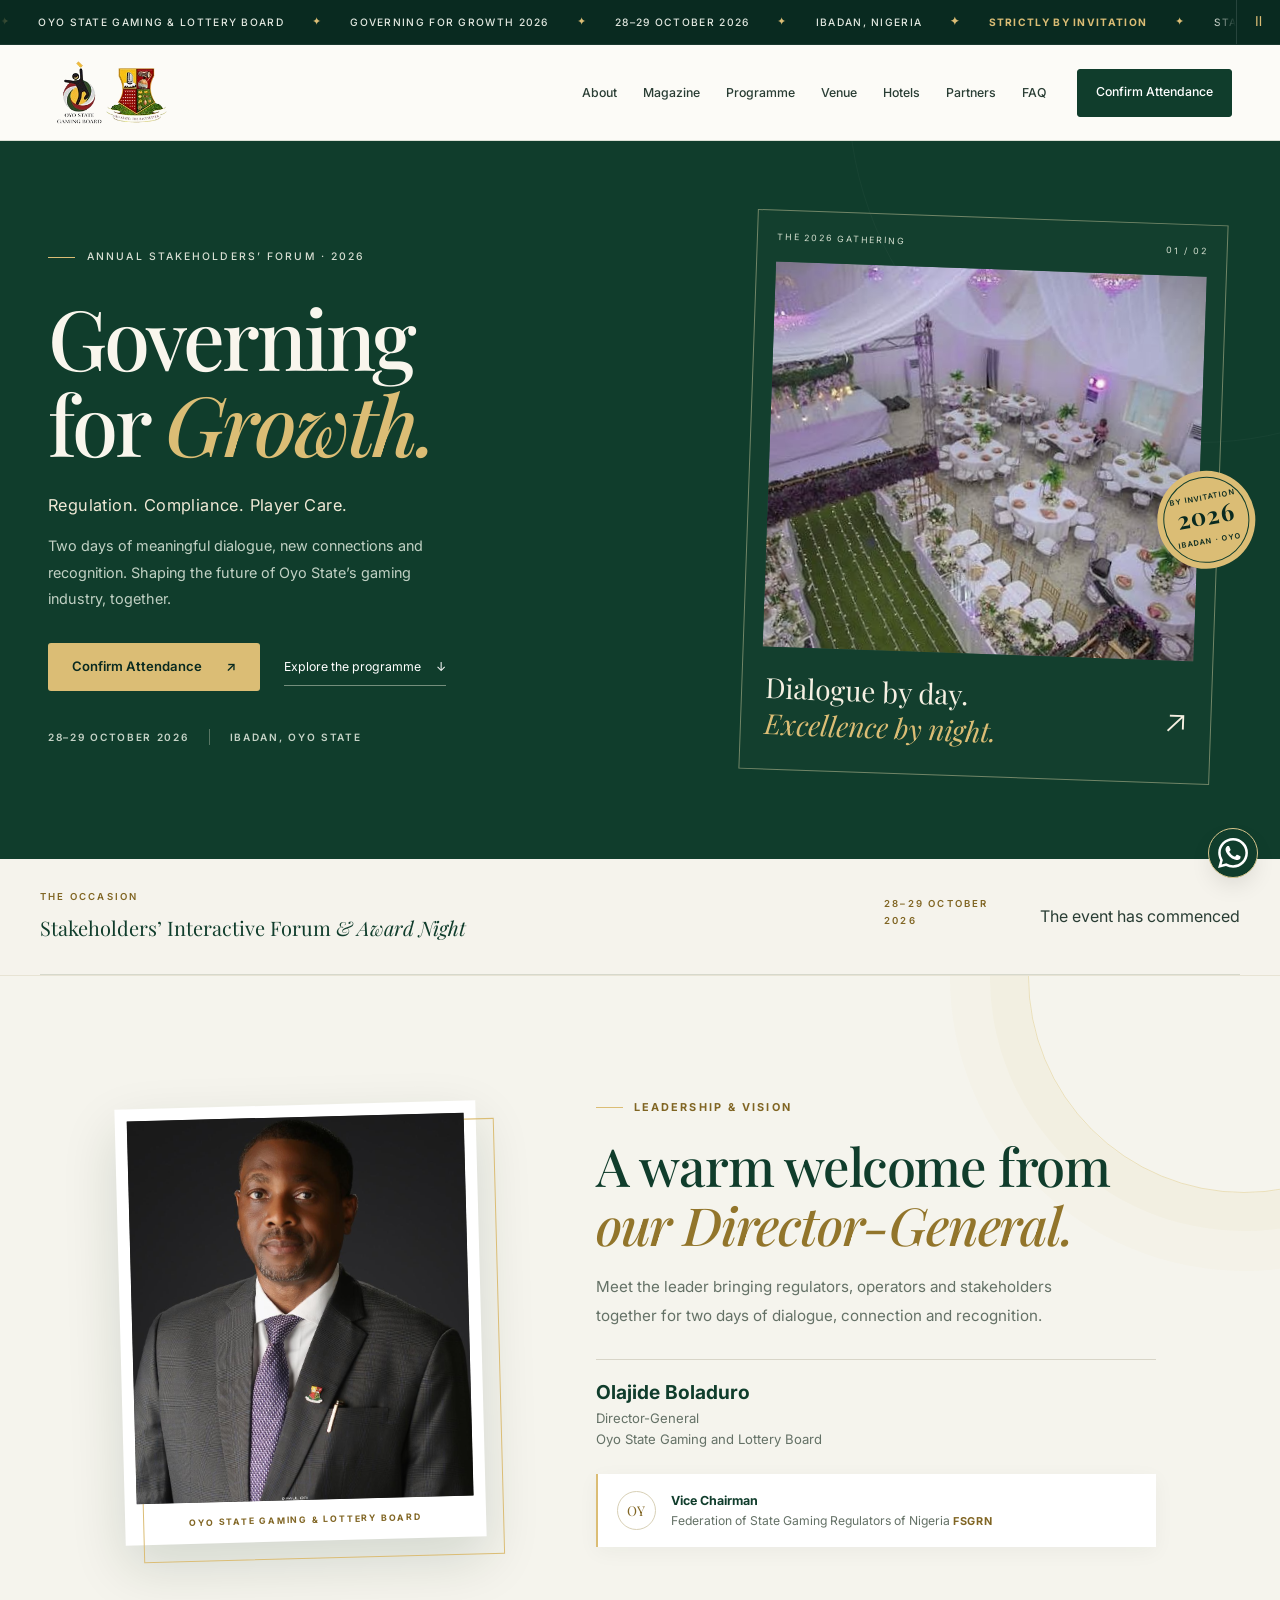
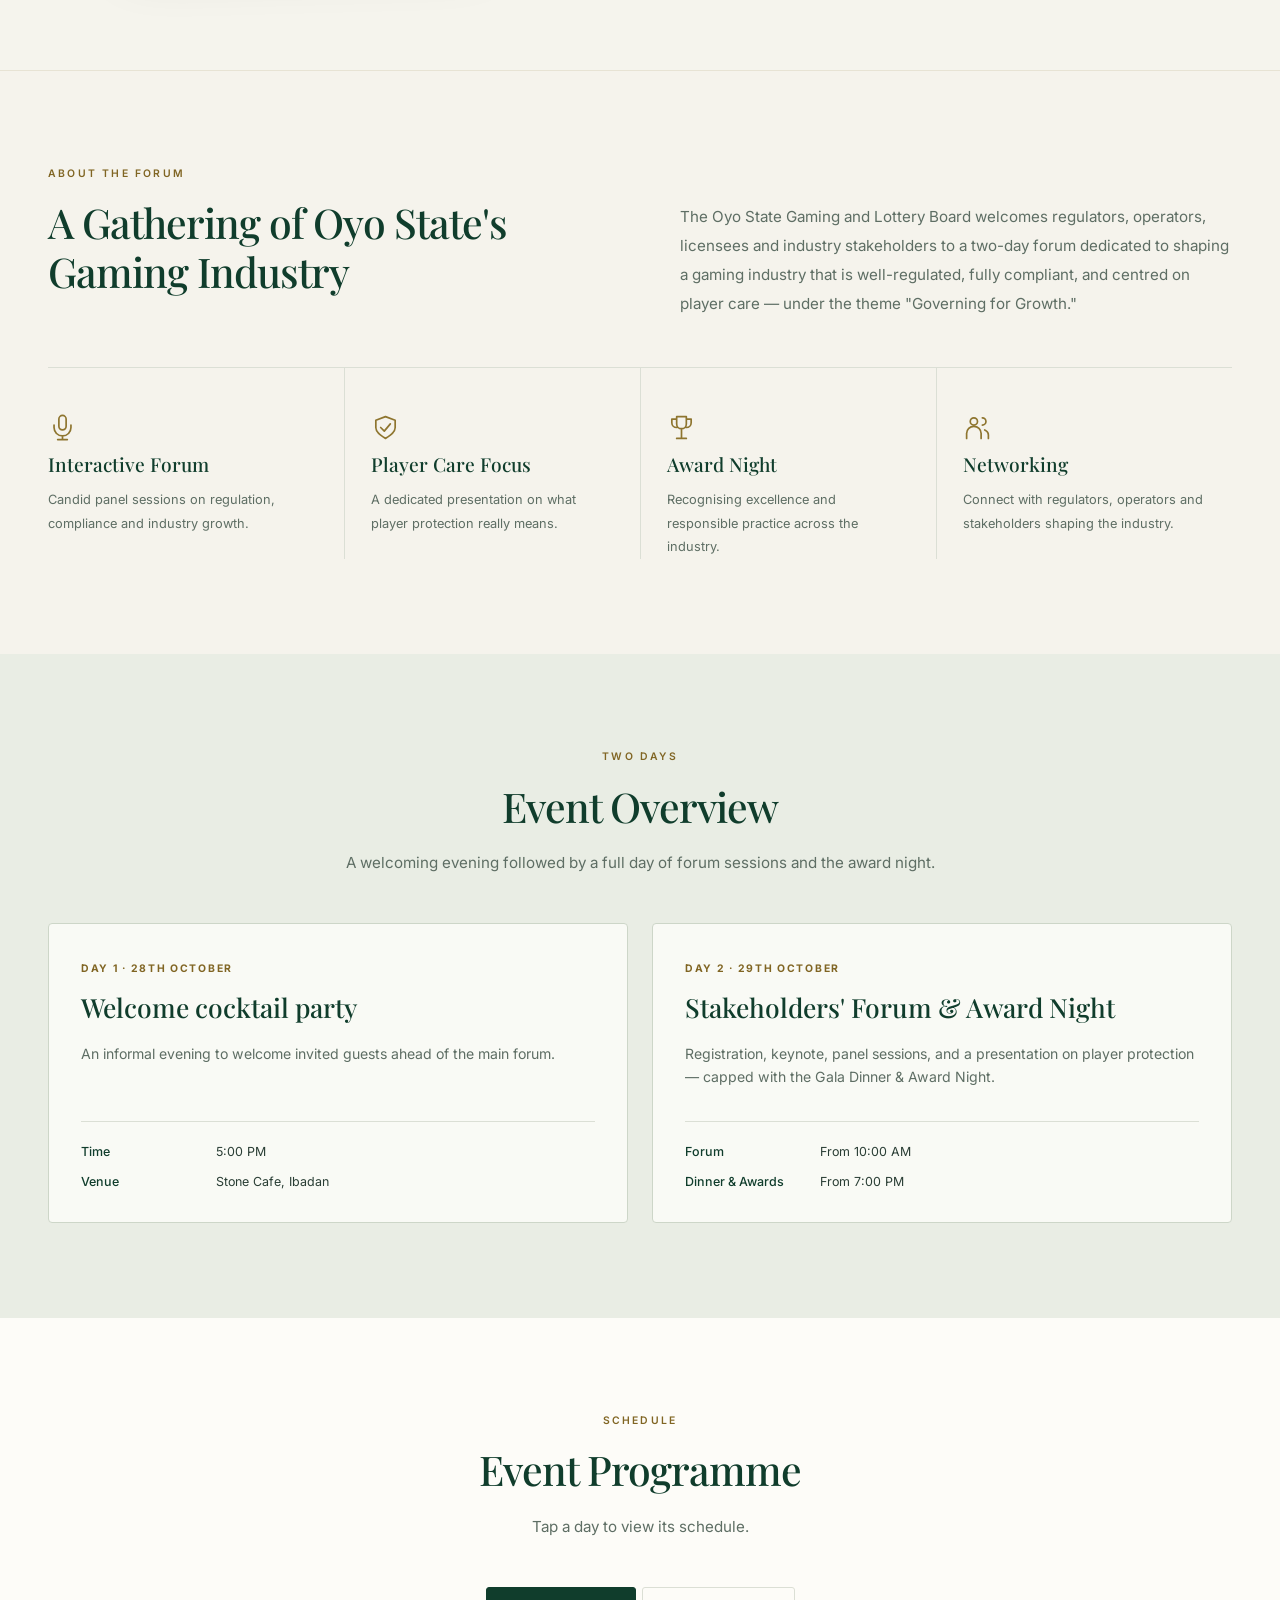
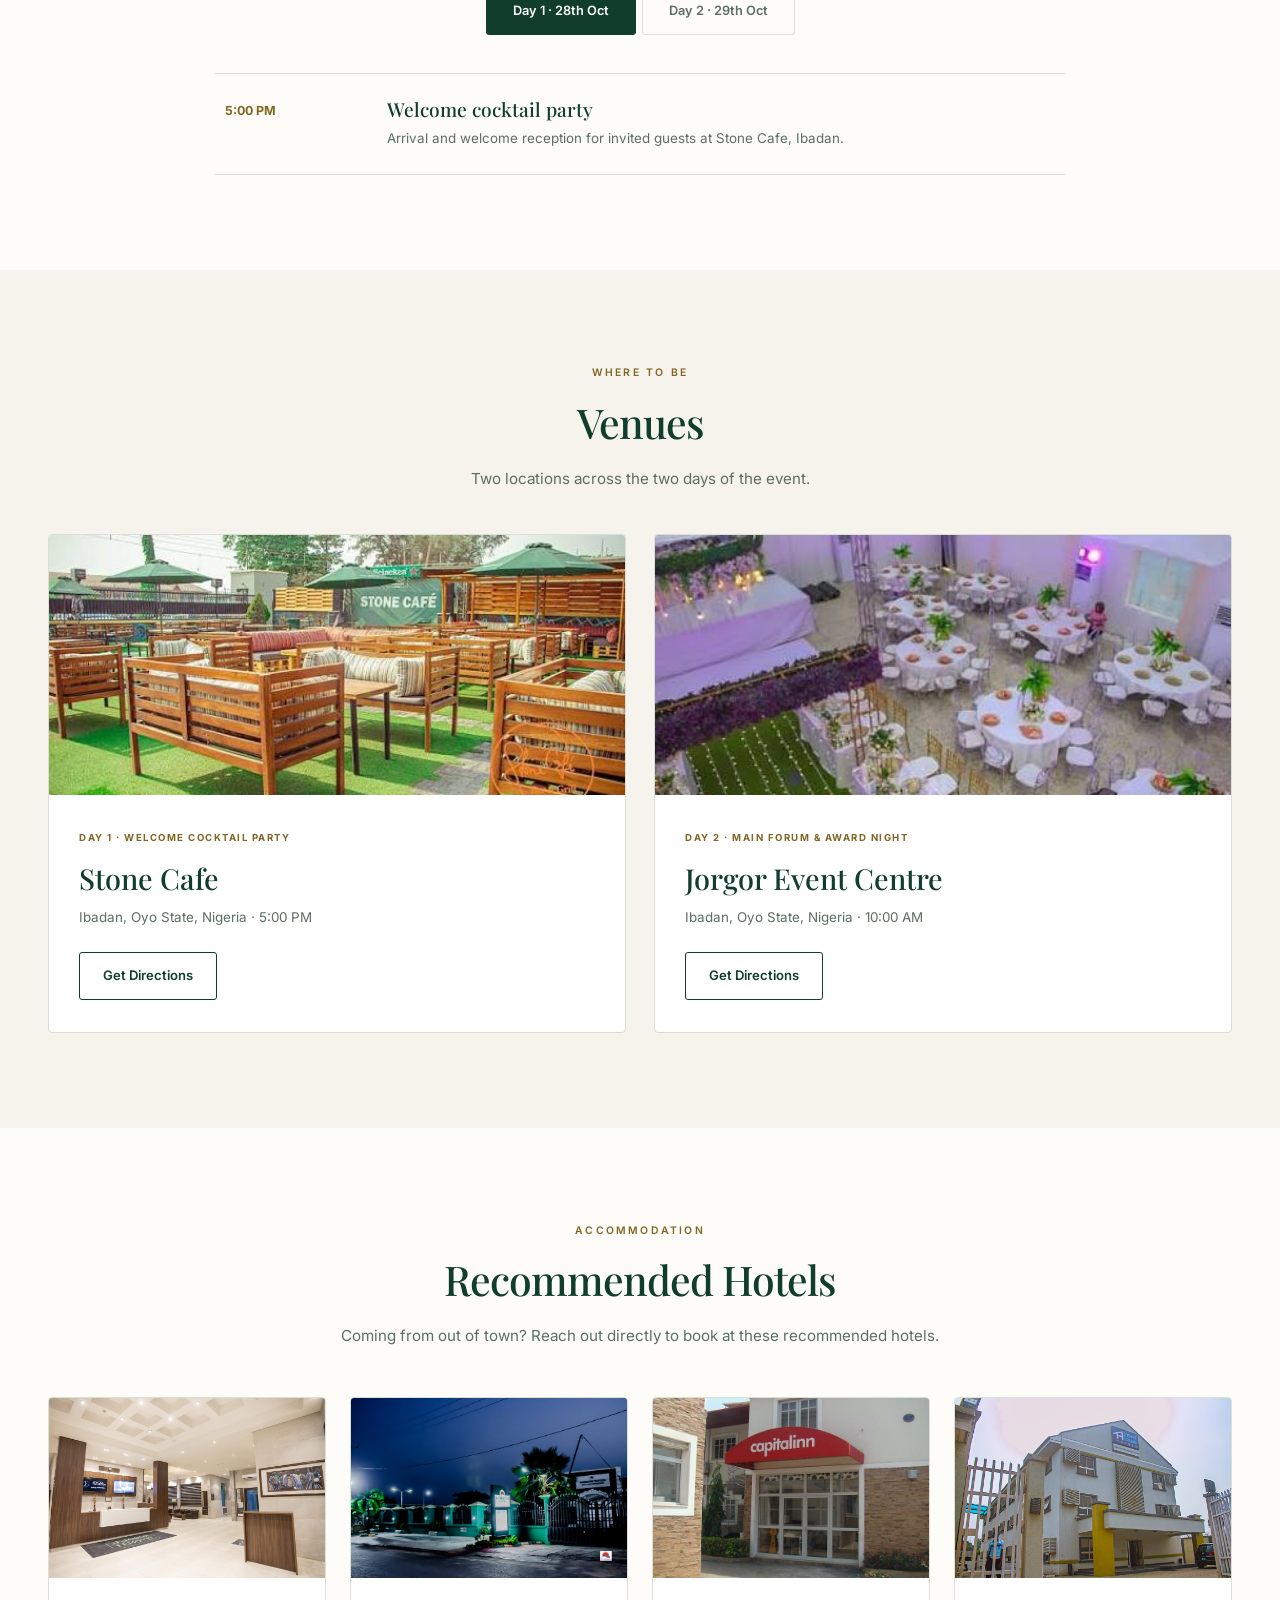
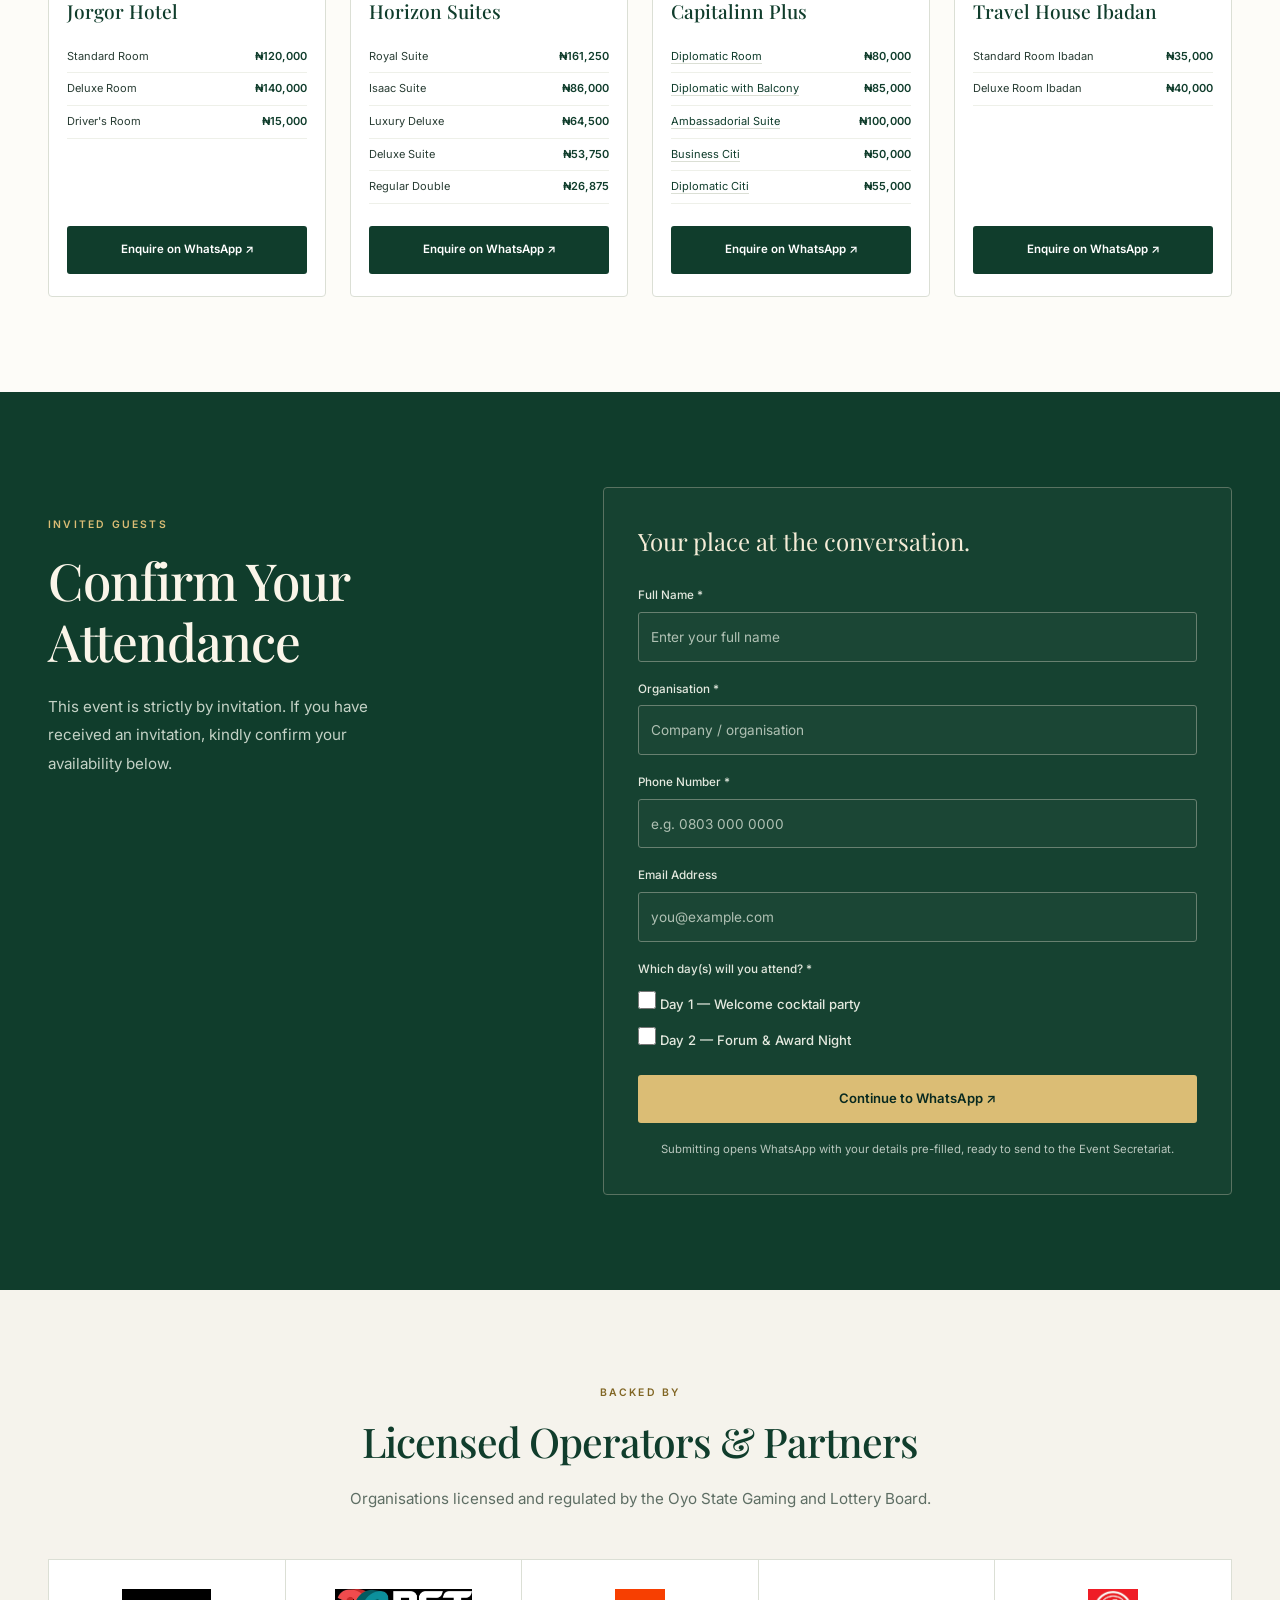
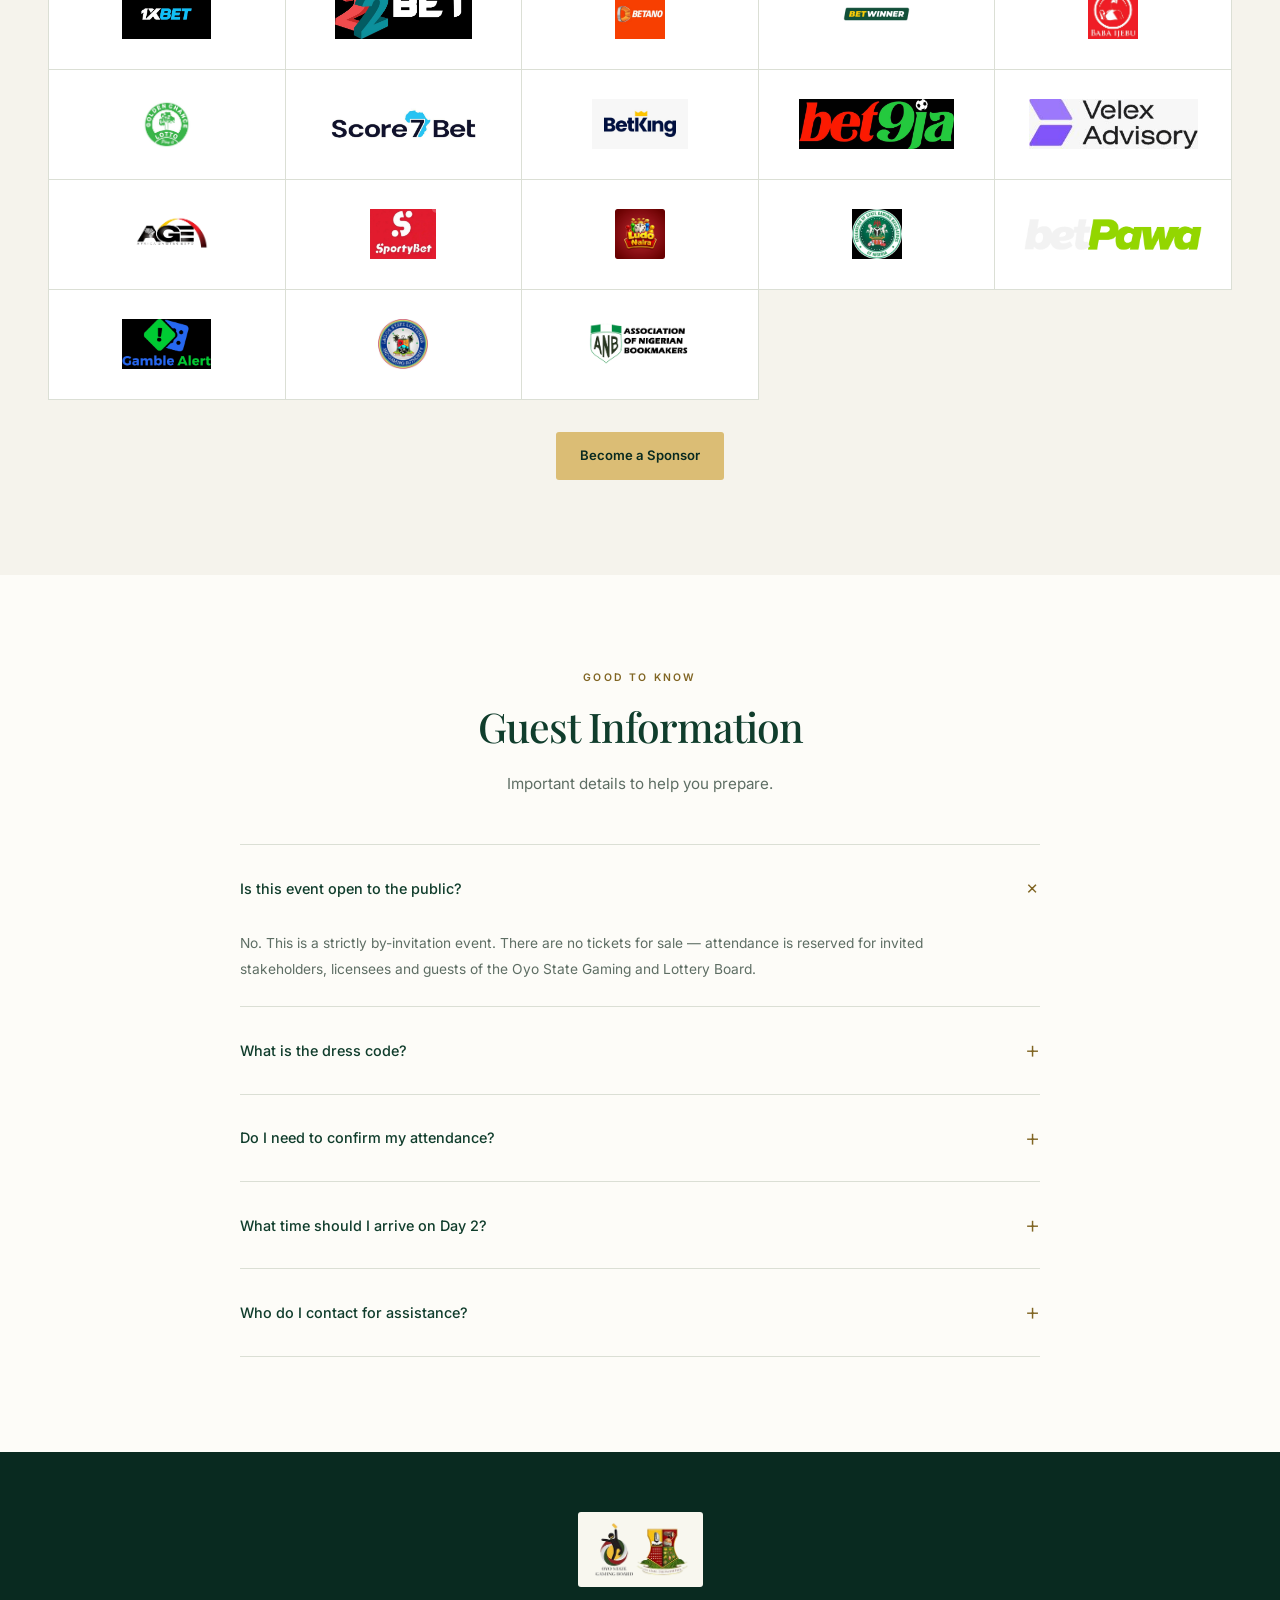
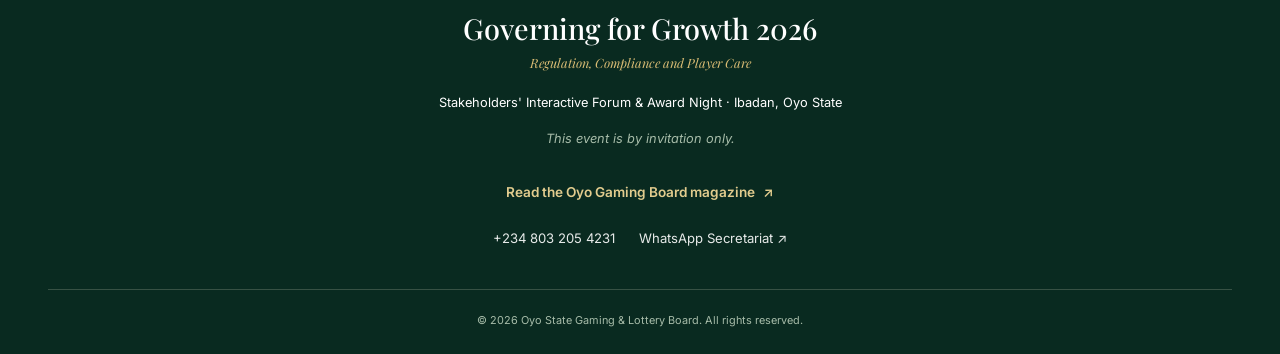
==== commit 87982235: "adds QR code" ====
--- a/index.html
+++ b/index.html
@@ -92,6 +92,7 @@
         </button>
         <nav aria-label="Main navigation" class="nav-links" id="nav-links">
           <a href="#about">About</a>
+          <a href="magazine.html">Magazine</a>
           <a href="#programme">Programme</a>
           <a href="#venue">Venue</a>
           <a href="#hotels">Hotels</a>
@@ -541,14 +542,82 @@
                   <h4>Wrap up Session &amp; Vote of Thanks</h4>
                 </div>
               </div>
+              <div class="programme-divider">
+                <span>29 October 2026 <i aria-hidden="true">·</i> Evening programme</span>
+                <h3>Dinner &amp; Award Night</h3>
+              </div>
               <div class="timeline-item highlight">
                 <div class="time">7:00 PM</div>
                 <div class="content">
-                  <h4>Gala Dinner &amp; Award Night</h4>
-                  <p>
-                    Evening reception, dinner and presentation of industry
-                    awards.
-                  </p>
+                  <h4>Red Carpet &amp; Cocktail</h4>
+                </div>
+              </div>
+              <div class="timeline-item">
+                <div class="time">7:30 PM</div>
+                <div class="content">
+                  <h4>Opening Speech &amp; Welcome Address</h4>
+                  <p>Director-General, Oyo State Gaming and Lottery Board.</p>
+                </div>
+              </div>
+              <div class="timeline-item">
+                <div class="time">7:50 PM</div>
+                <div class="content">
+                  <h4>Artiste Performance</h4>
+                </div>
+              </div>
+              <div class="timeline-item">
+                <div class="time">8:05 PM</div>
+                <div class="content">
+                  <h4>Goodwill Messages</h4>
+                </div>
+              </div>
+              <div class="timeline-item">
+                <div class="time">8:20 PM</div>
+                <div class="content">
+                  <h4>Dinner</h4>
+                </div>
+              </div>
+              <div class="timeline-item">
+                <div class="time">After dinner</div>
+                <div class="content">
+                  <h4>First Set of Award Presentations</h4>
+                </div>
+              </div>
+              <div class="timeline-item">
+                <div class="time">8:35 PM</div>
+                <div class="content">
+                  <h4>Artiste Performance</h4>
+                </div>
+              </div>
+              <div class="timeline-item">
+                <div class="time">8:50 PM</div>
+                <div class="content">
+                  <h4>Goodwill Messages</h4>
+                </div>
+              </div>
+              <div class="timeline-item">
+                <div class="time">9:05 PM</div>
+                <div class="content">
+                  <h4>Second Set of Award Presentations</h4>
+                </div>
+              </div>
+              <div class="timeline-item">
+                <div class="time">9:30 PM</div>
+                <div class="content">
+                  <h4>Artiste Performance &amp; Final Set of Awards</h4>
+                </div>
+              </div>
+              <div class="timeline-item">
+                <div class="time">9:50 PM</div>
+                <div class="content">
+                  <h4>Closing Remarks</h4>
+                </div>
+              </div>
+              <div class="timeline-item highlight">
+                <div class="time">10:00 PM</div>
+                <div class="content">
+                  <h4>Dance</h4>
+                </div>
                 </div>
               </div>
             </div>
@@ -643,7 +712,7 @@
                   <li><span>Driver's Room</span><b>₦15,000</b></li>
                 </ul>
                 <a
-                  href="https://wa.me/2349114062633?text=Hello%2C%20I%27d%20like%20to%20book%20a%20room%20at%20Jorgor%20Hotel%20for%20the%20Oyo%20State%20Gaming%20Board%20event%20on%2028-29%20October."
+                  href="https://wa.me/2349169999500?text=Hello%2C%20I%27d%20like%20to%20book%20a%20room%20at%20Jorgor%20Hotel%20for%20the%20Oyo%20State%20Gaming%20Board%20event%20on%2028-29%20October."
                   target="_blank"
                   rel="noopener noreferrer"
                   class="btn btn-small"
@@ -1239,6 +1308,10 @@
         </p>
         <p class="invite-only-text">This event is by invitation only.</p>
 
+        <p class="magazine-footer-link">
+          <a href="magazine.html">Read the Oyo Gaming Board magazine <span aria-hidden="true">↗</span></a>
+        </p>
+
         <div class="contact-links">
           <a href="tel:+2348032054231">+234 803 205 4231</a>
           <a
--- a/style.css
+++ b/style.css
@@ -238,6 +238,7 @@
 .about .grid-4{gap:0;border-top:1px solid var(--border)}.about .card{padding:32px 26px 0 0;text-align:left;background:none;border:0;border-radius:0;box-shadow:none}.about .card:hover{transform:none;box-shadow:none}.about .card+.card{border-left:1px solid var(--border);padding-left:26px}.about .icon{width:29px;height:29px;color:#8e752f;margin-bottom:24px}.about .icon svg{width:100%;height:100%}.about .card h3{font-size:1.2rem;margin-bottom:12px}.about .card p{font-size:.8rem;line-height:1.85}
 .days-overview{background:#e9ede4}.day-cards{grid-template-columns:1fr 1fr;gap:24px}.day-card{border:1px solid #cdd6c8;background:#f9faf5;box-shadow:none}.day-card .day-card-head{padding:30px 32px 0;background:none}.day-card .day-card-head span{font-size:.65rem;letter-spacing:1.7px;color:#806523}.day-card .day-card-head h3{font-size:1.65rem;color:var(--green);margin-top:12px}.day-card-body{padding:20px 32px 30px}.day-card-body p{font-size:.88rem;min-height:58px}.day-meta{border-top:1px solid var(--border);padding-top:20px;margin-top:20px;font-size:.78rem}.day-meta b{min-width:125px;font-weight:500}
 .programme{background:#fdfcf8}.day-tabs{gap:6px;margin-bottom:38px}.day-tab{padding:13px 26px;border-width:1px;border-radius:3px;background:transparent;font-size:.8rem}.timeline{max-width:850px;border-top:1px solid var(--border);padding:0}.timeline::before,.timeline-item::before{display:none}.timeline-item{display:grid;grid-template-columns:130px 1fr;gap:32px;border-bottom:1px solid var(--border);padding:24px 10px;margin:0}.timeline-item .time{font-size:.78rem;color:#806523;padding-top:3px}.timeline-item .content h4{font-size:1.2rem;margin-bottom:7px}.timeline-item .content p{font-size:.84rem}.timeline-item.highlight{background:#f0ecdf;padding:24px 20px;border-left:3px solid #b89748}.timeline-item.highlight .content h4{color:var(--green)}
+.programme-divider{margin:38px 0 0;padding:28px 34px 30px;background:var(--green);color:#fff;position:relative;overflow:hidden}.programme-divider::after{content:'✦';position:absolute;right:34px;top:50%;transform:translateY(-50%);font-size:3rem;color:#ffffff20}.programme-divider span{display:block;margin-bottom:9px;color:#d9c48b;font-size:.66rem;font-weight:600;letter-spacing:2px;text-transform:uppercase}.programme-divider span i{padding:0 7px;font-style:normal}.programme-divider h3{margin:0;color:#fff;font-family:'Playfair Display',serif;font-size:clamp(1.6rem,3vw,2.2rem);font-weight:500;line-height:1.2}
 .venue{background:var(--surface)}.venue .container{display:grid;grid-template-columns:1fr 1fr;gap:28px}.venue .section-header{grid-column:1/-1;margin-bottom:15px}.venue-showcase{display:block;background:white;border:1px solid var(--border);box-shadow:none;margin:0}.venue-img-wrap{height:260px;min-height:0}.venue-details{padding:28px 30px 32px}.venue-details .tag{font-size:.6rem;letter-spacing:1.5px;color:#806523;background:none;border-radius:0;padding:0;margin:0}.venue-details h3{font-size:1.8rem;margin:12px 0}.venue-details .address{font-size:.84rem;margin-bottom:23px}
 .hotels{background:#fdfcf8}.hotel-card{background:white;box-shadow:none}.hotel-image{height:180px}.hotel-info{padding:22px 18px}.hotel-info h4{font-size:1.2rem;margin-bottom:18px}.price-list{margin-bottom:22px}.price-list li{gap:8px;padding:7px 0;border-bottom:1px solid #eef0e9;font-size:.69rem}.price-list b{font-weight:600;white-space:nowrap}.hotel-info .no-price{font-size:.8rem}
 .rsvp .container{display:grid;grid-template-columns:.85fr 1.15fr;gap:90px;align-items:start}.rsvp .section-header{text-align:left;padding-top:30px;margin:0}.rsvp .section-header h2{font-size:clamp(2.7rem,4vw,4rem);color:#faf5e9}.rsvp .section-header p{color:#c4d2c6;max-width:330px;line-height:1.9}.rsvp-form{width:100%;padding:34px;background:#ffffff06;border-color:#597261;min-width:0}.form-intro{font-family:'Playfair Display',serif;font-size:1.5rem;color:#f5ecd7;margin-bottom:26px}
@@ -253,6 +254,10 @@
 .price-list a{color:var(--green);text-decoration:underline;text-decoration-color:var(--border);text-underline-offset:3px}
 .price-list a:hover{text-decoration-color:currentColor}
 .modal-backdrop{transition:none}
+.magazine-footer-link{margin:18px 0!important}
+.magazine-footer-link a{display:inline-flex;align-items:center;gap:8px;color:#e2cc8e;font-size:.85rem;font-weight:600;text-underline-offset:4px}
+.magazine-footer-link a:hover{text-decoration:underline}
+.magazine-footer-link a:focus-visible{outline:2px solid #e2cc8e;outline-offset:4px}
 /* DIRECTOR-GENERAL FEATURE */
 .dg-section{position:relative;overflow:hidden;padding:clamp(64px,8vw,112px) 0;background:#f5f4ed;border-top:1px solid #e7e3d4;border-bottom:1px solid #e7e3d4}
 .dg-section::after{content:"";position:absolute;width:430px;height:430px;right:-180px;top:-215px;border:1px solid rgba(201,162,39,.25);border-radius:50%;box-shadow:0 0 0 38px rgba(201,162,39,.035),0 0 0 78px rgba(201,162,39,.025);pointer-events:none}
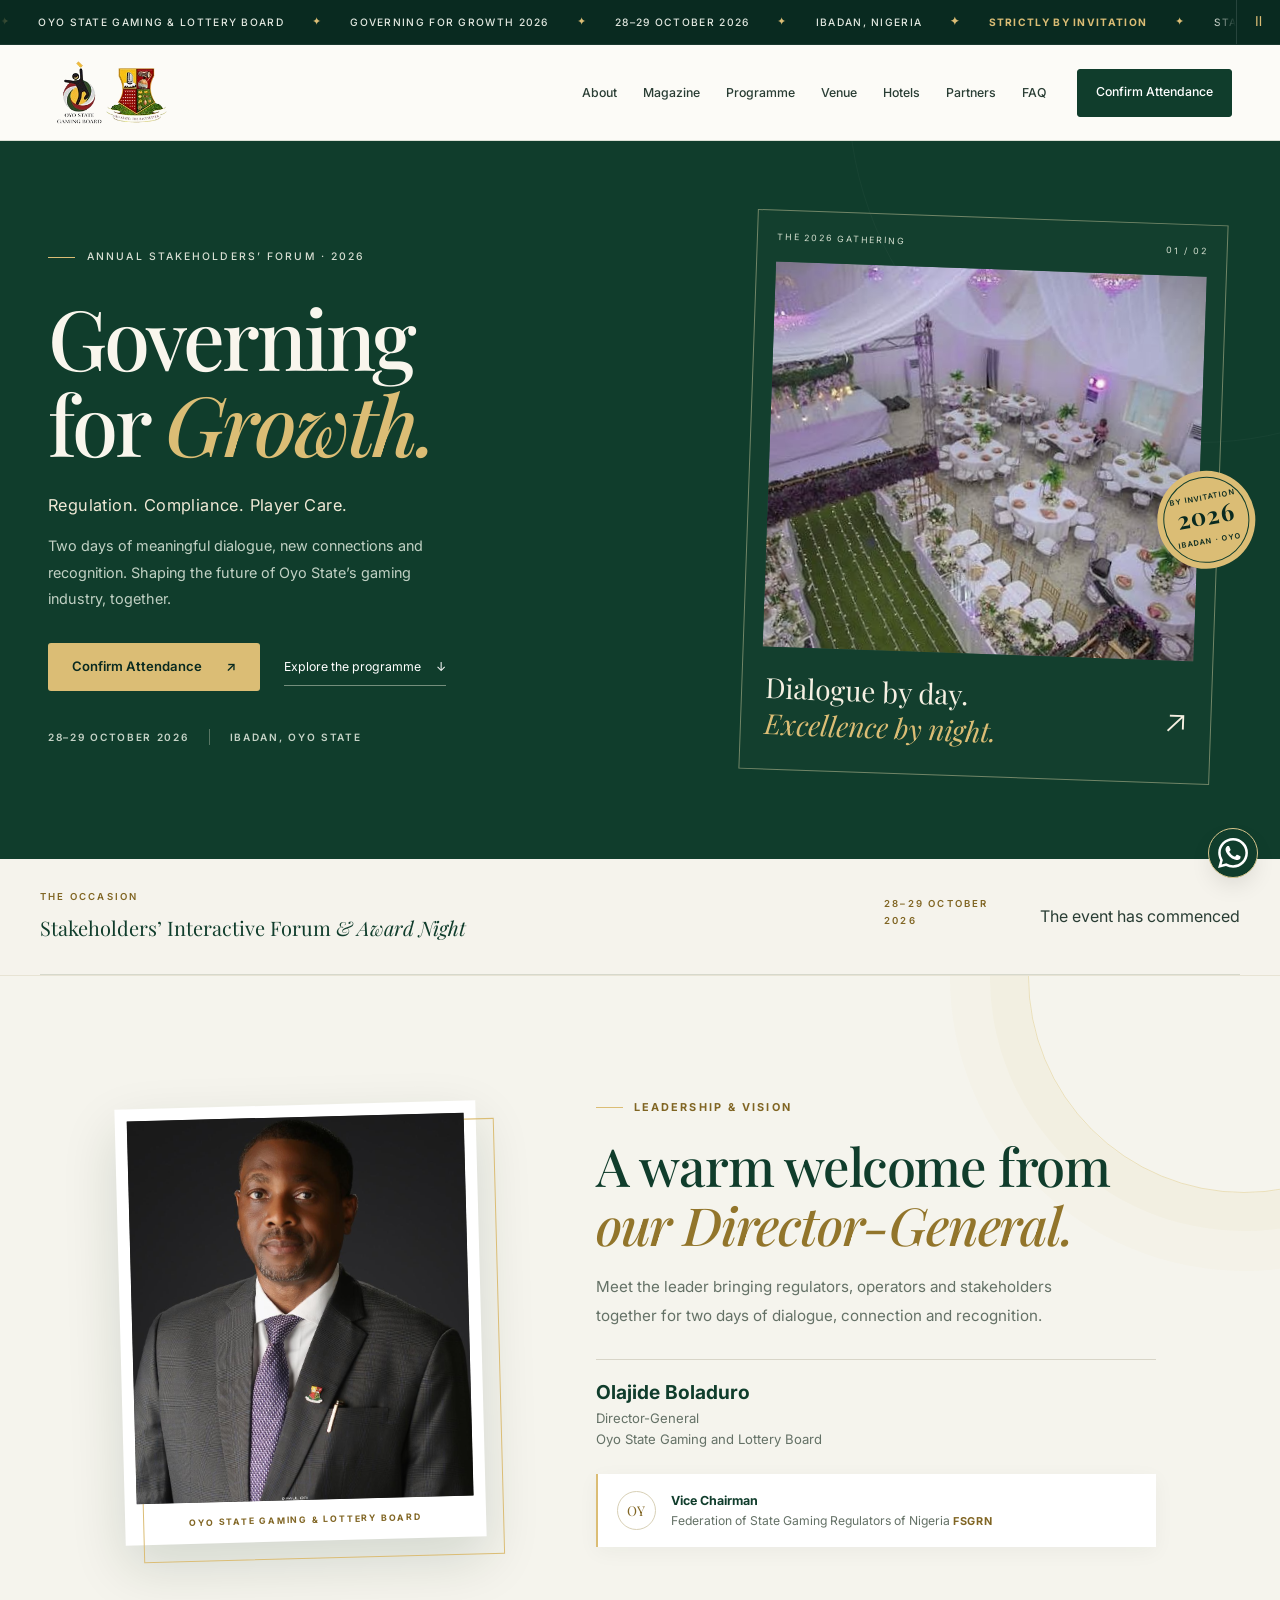
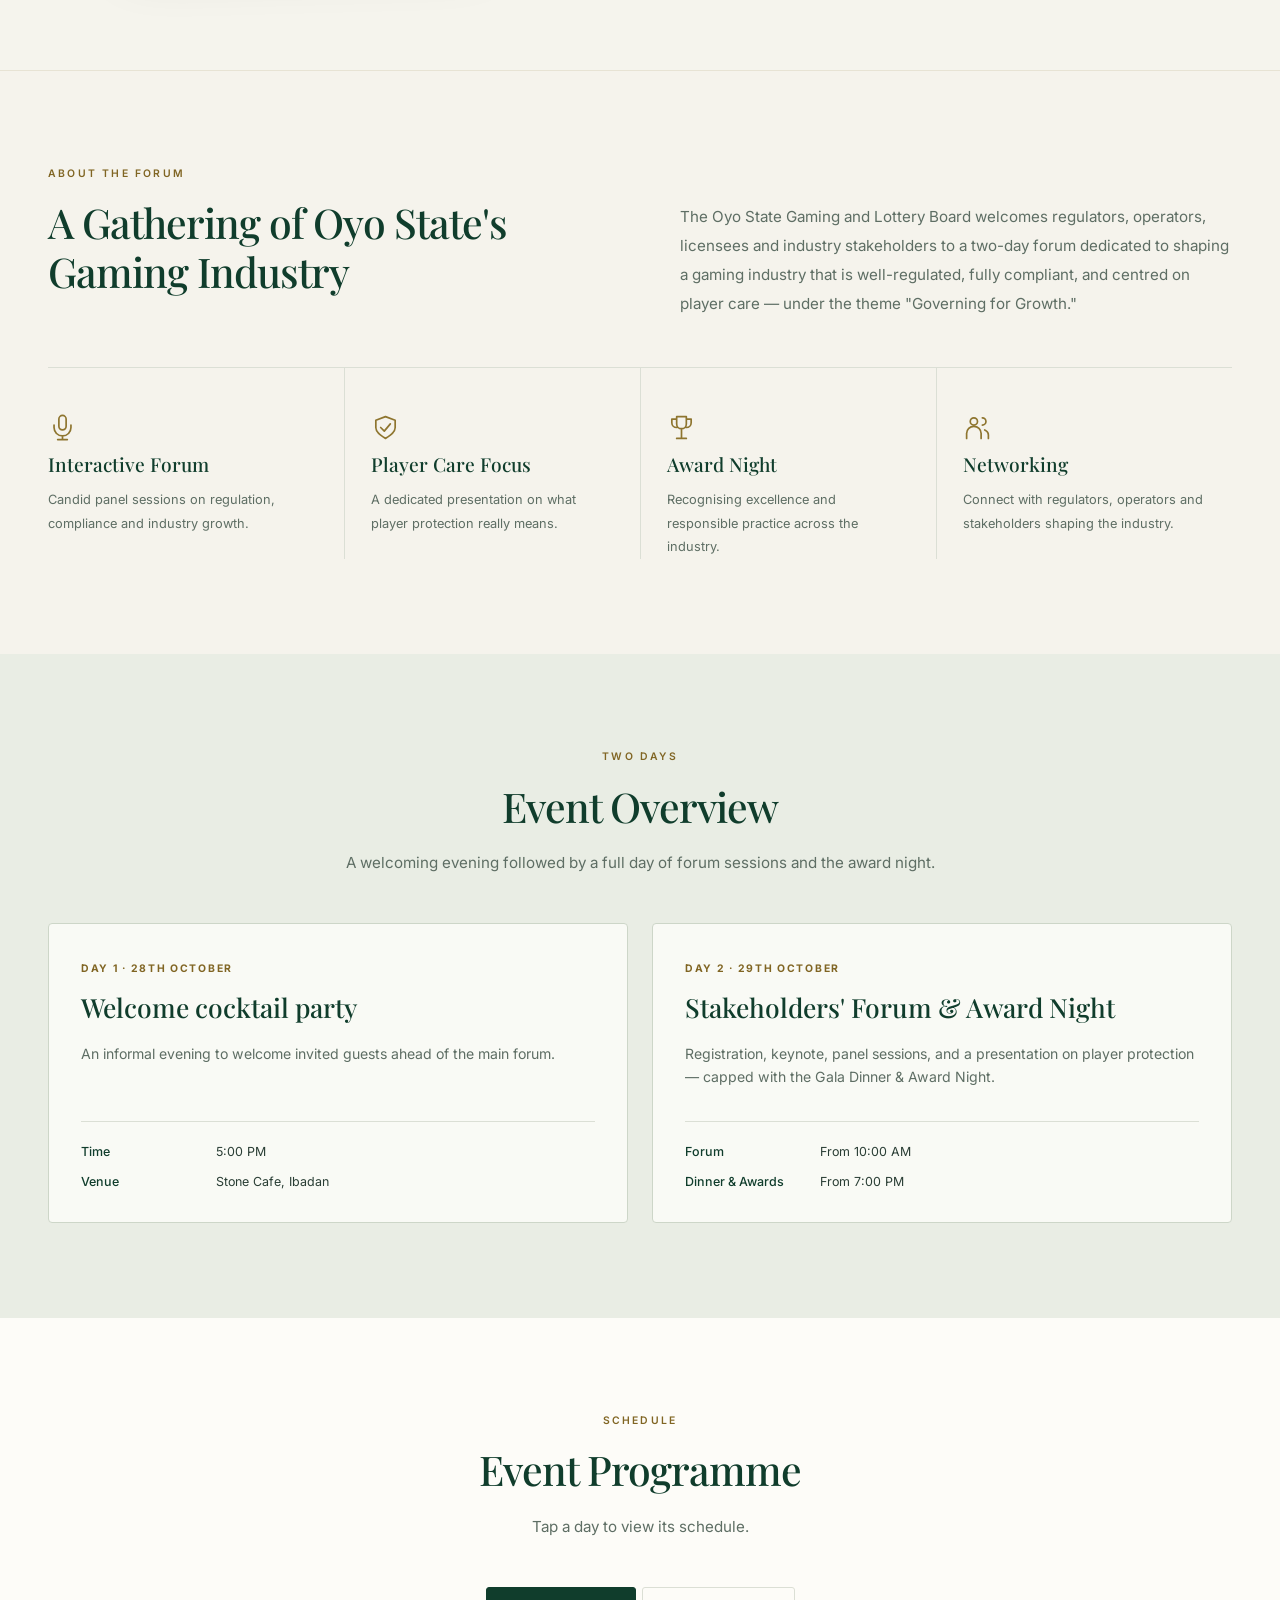
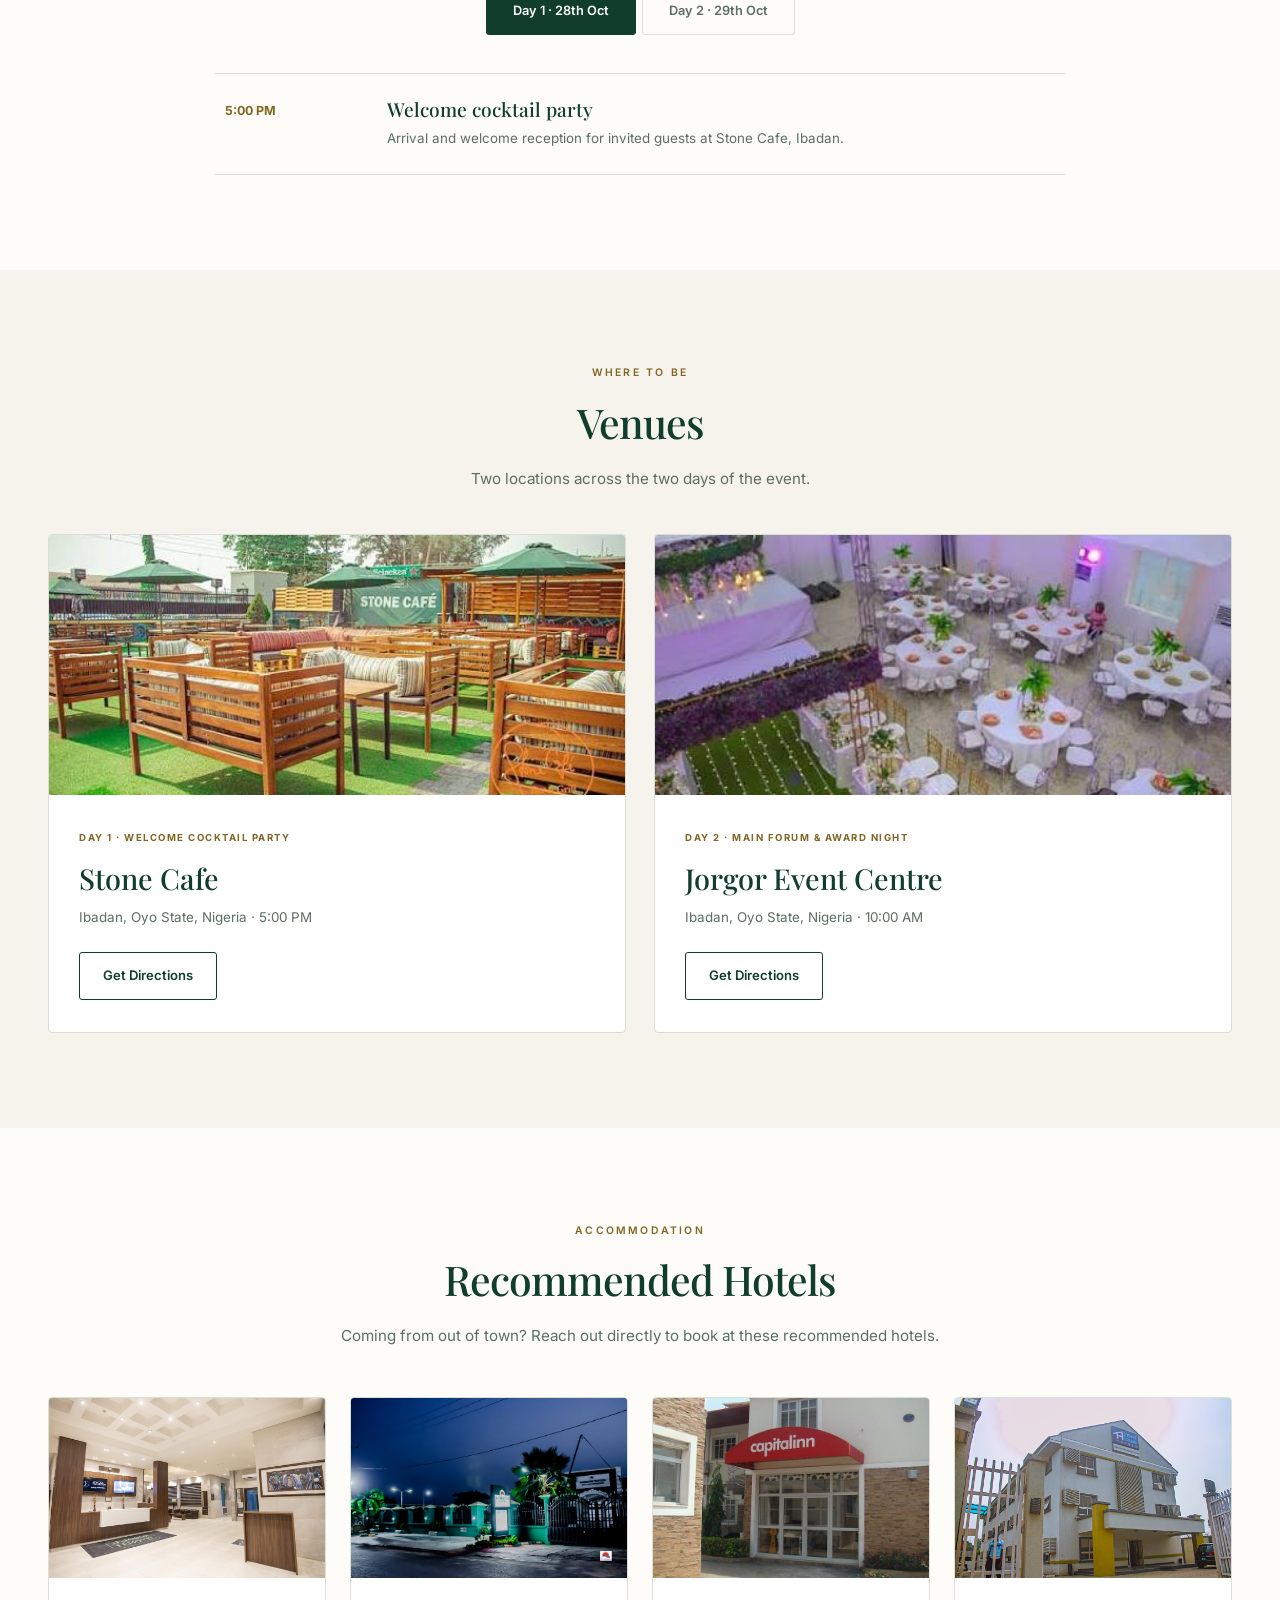
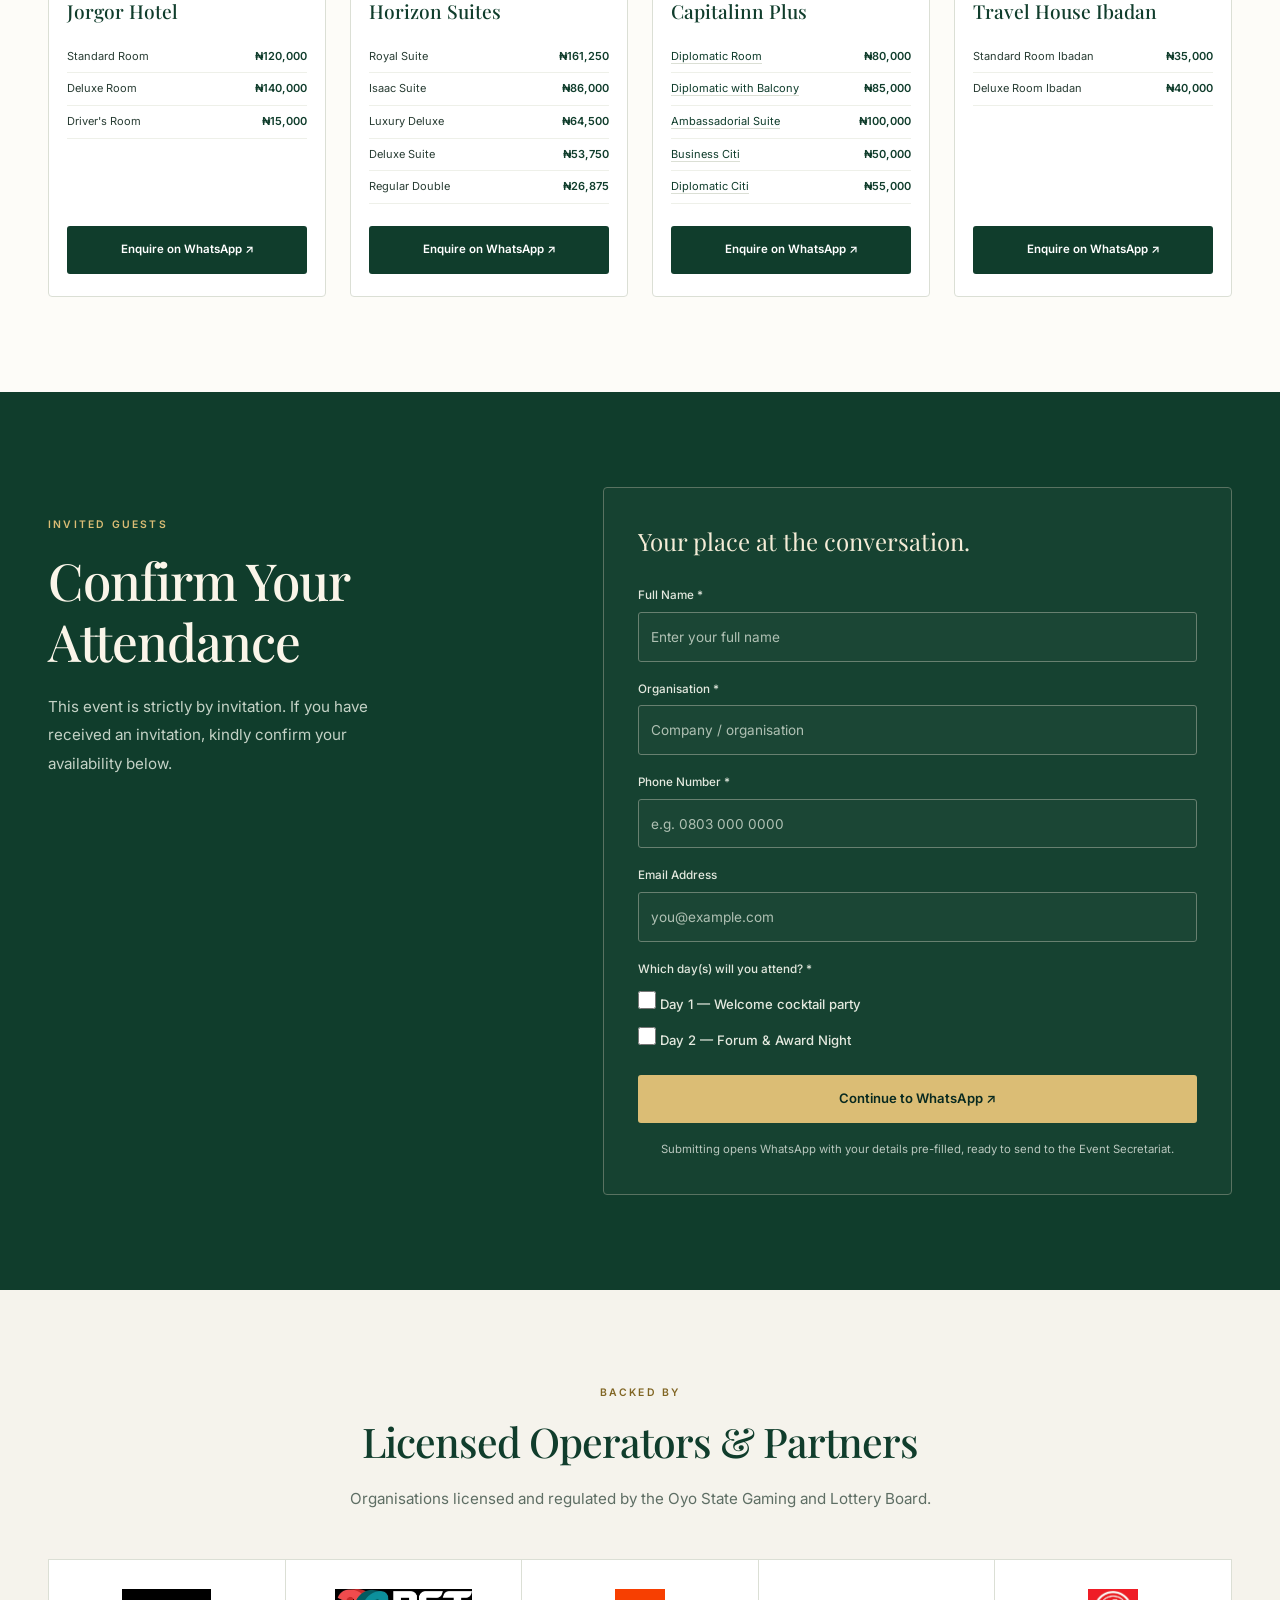
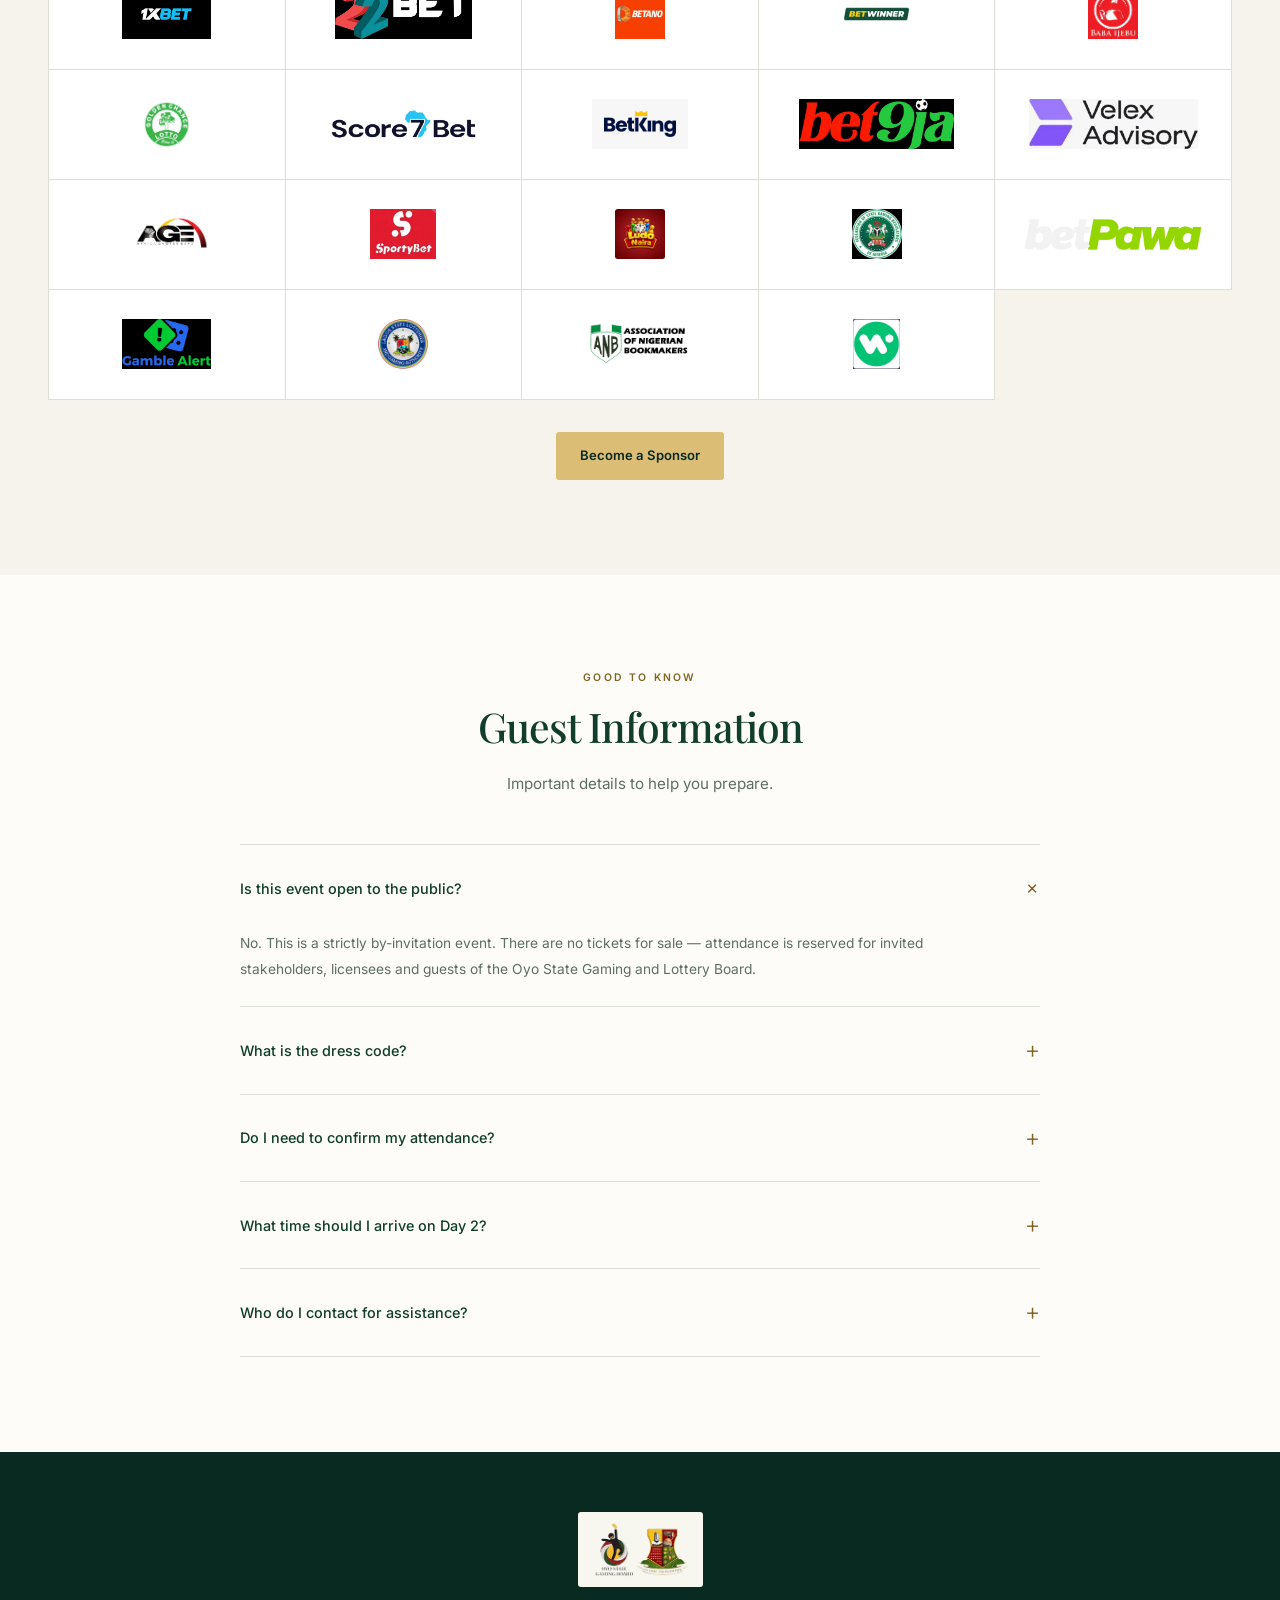
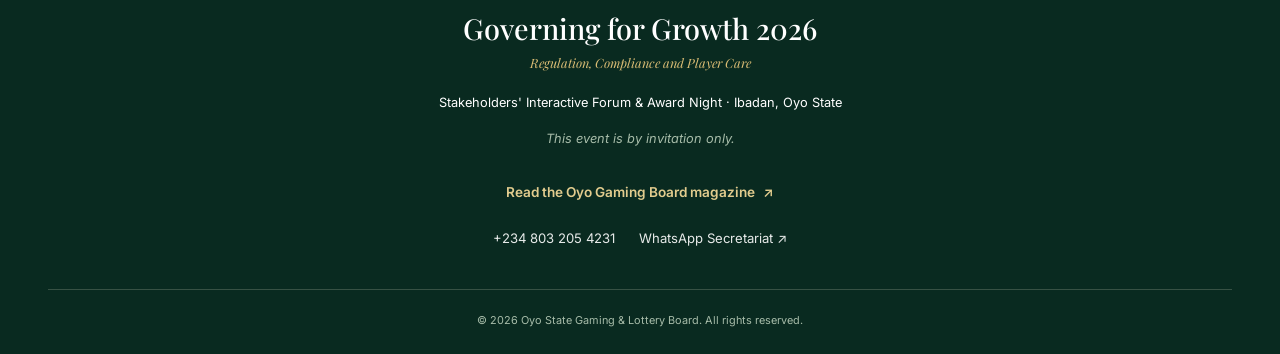
==== commit 77392e5e: "add win logo" ====
--- a/index.html
+++ b/index.html
@@ -1115,6 +1115,14 @@
                 alt="FGR"
               />
             </div>
+            <div class="sponsor-logo">
+              <img
+                loading="lazy"
+                decoding="async"
+                src="images/win-preview.png"
+                alt="FGR"
+              />
+            </div>
           </div>
 
           <div class="sponsor-cta-wrap">
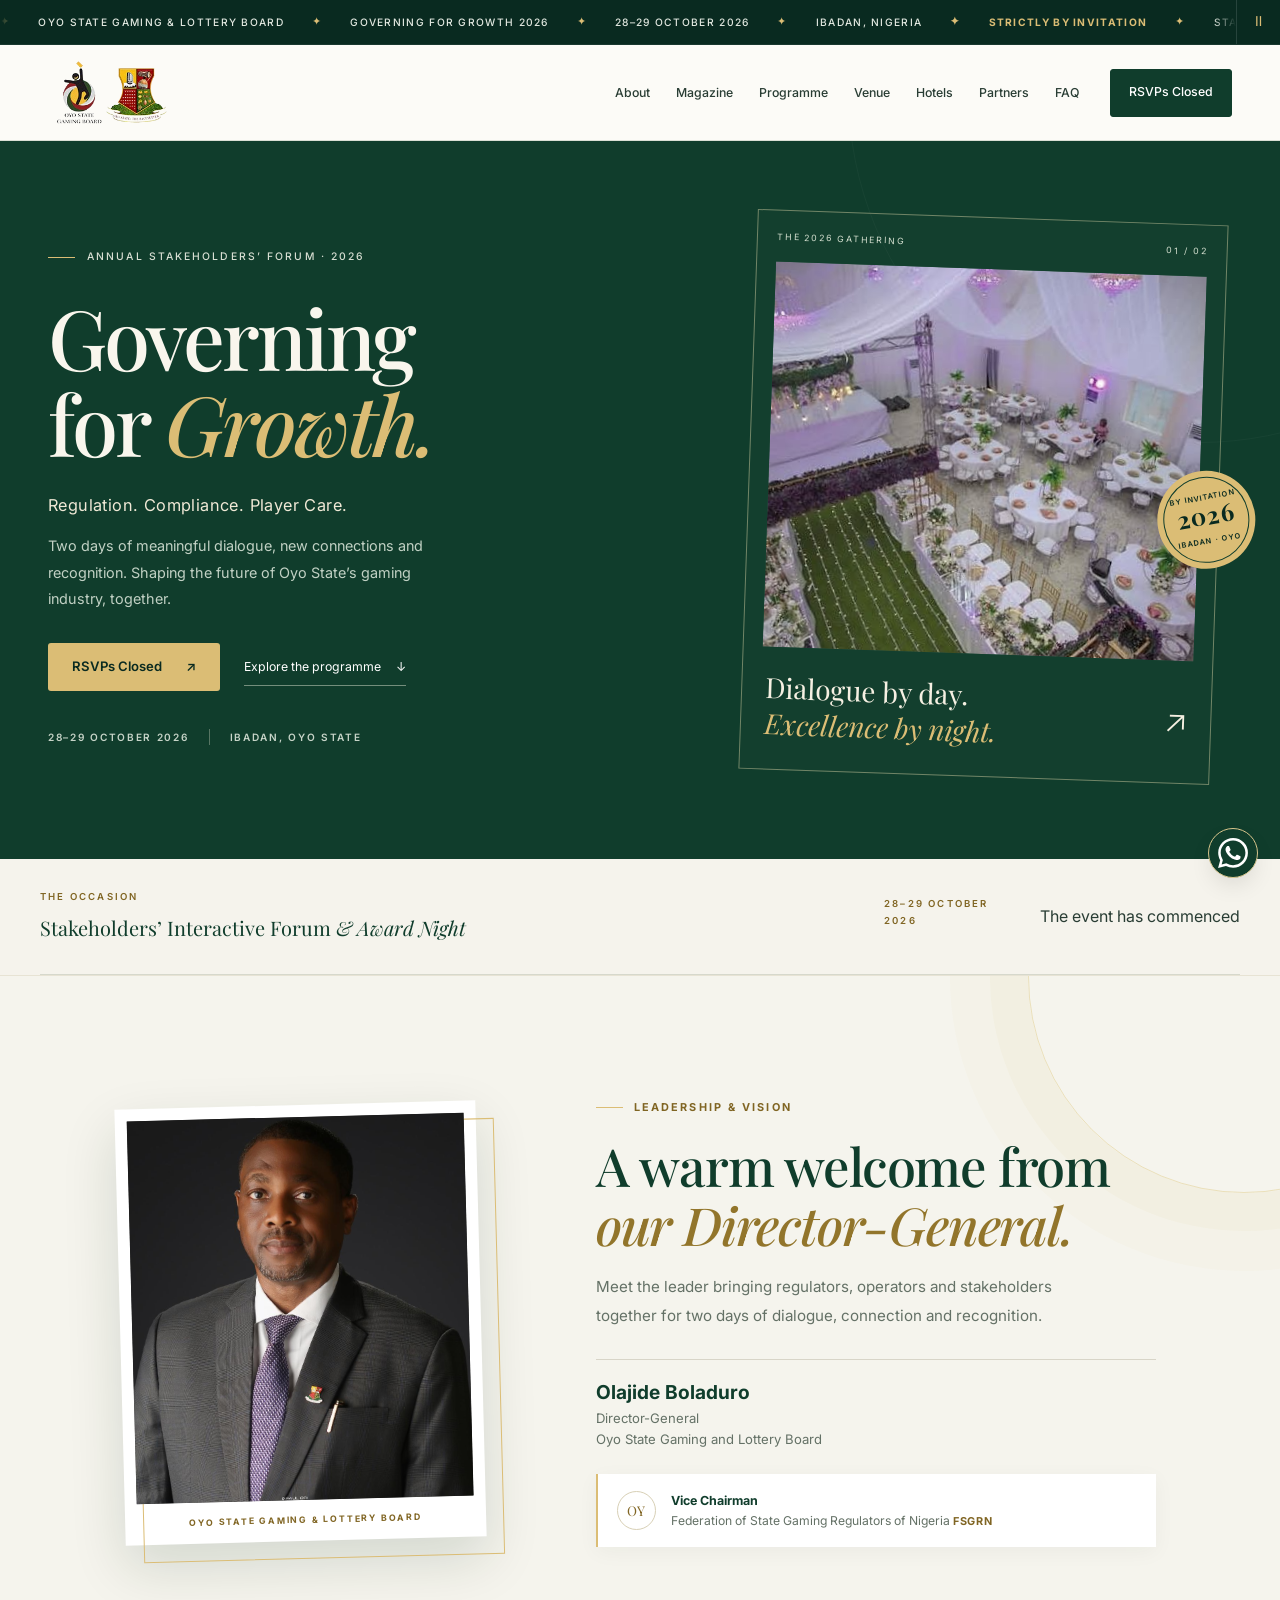
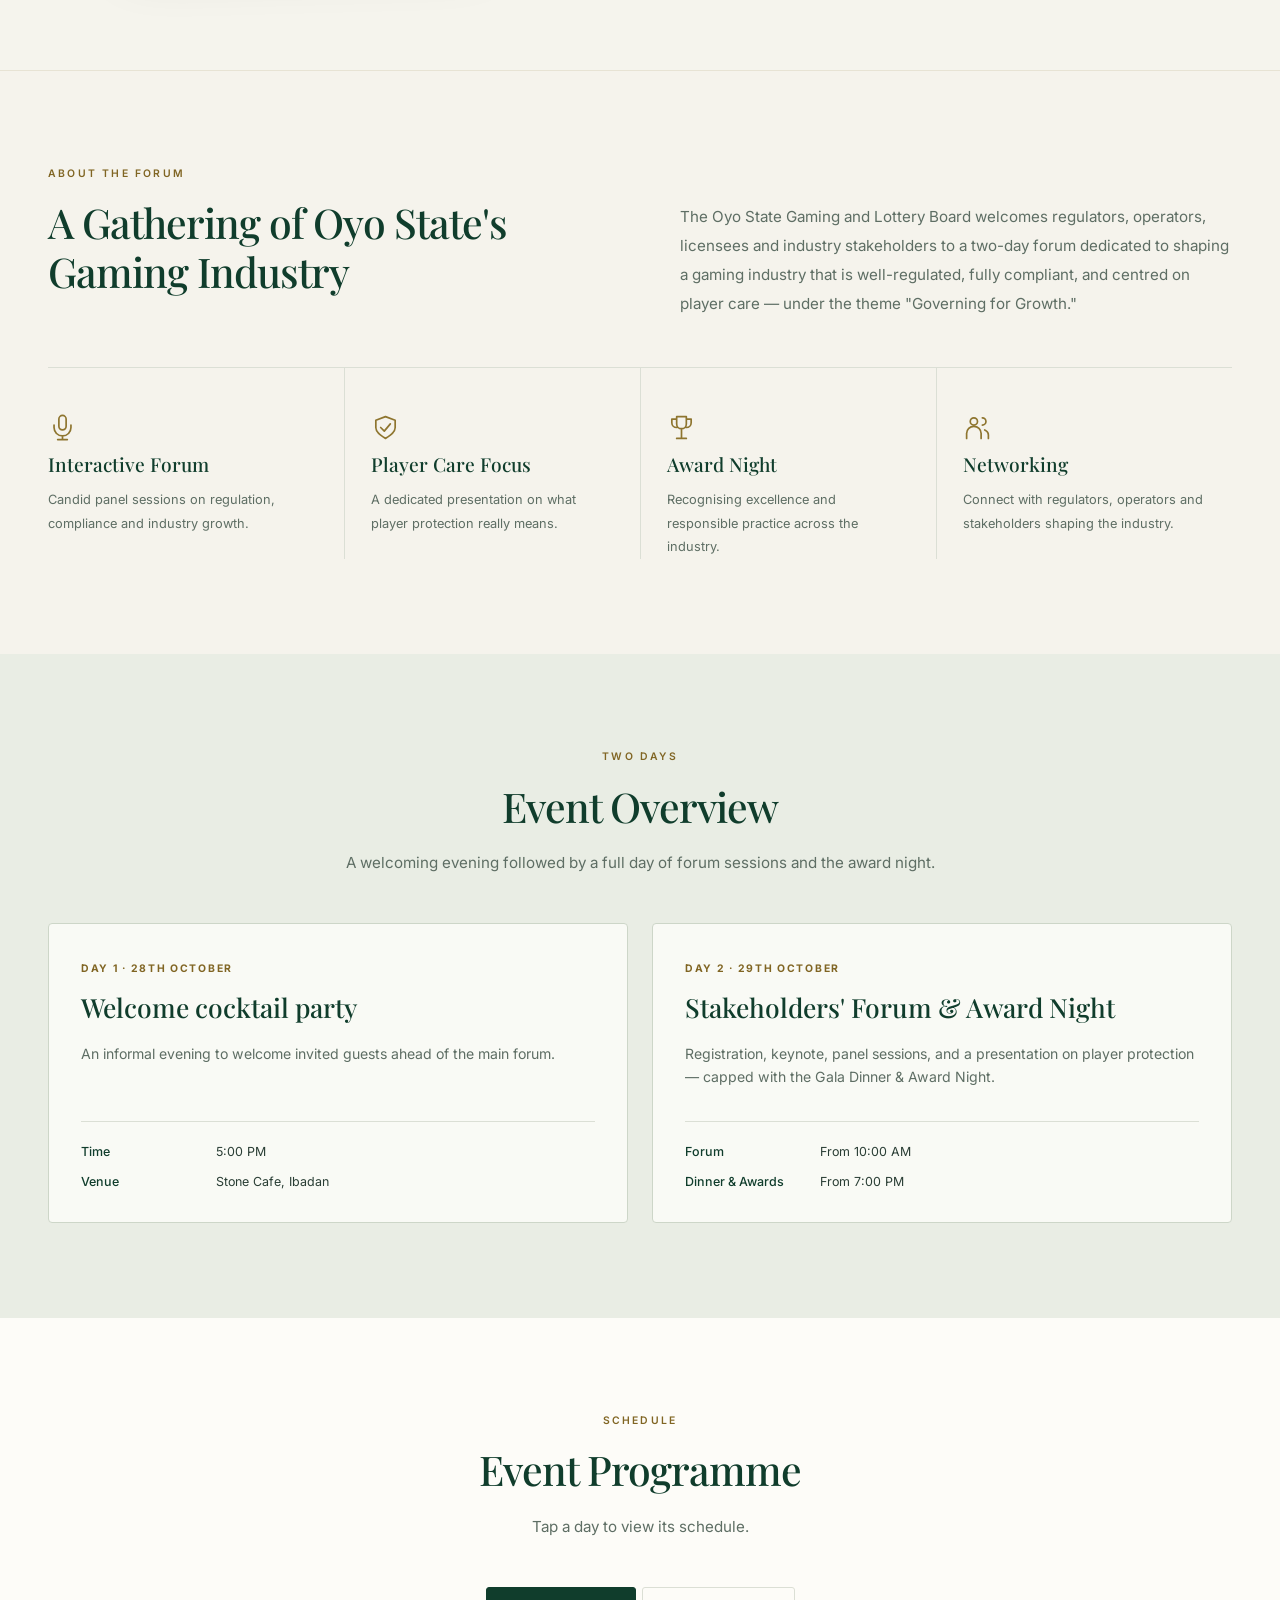
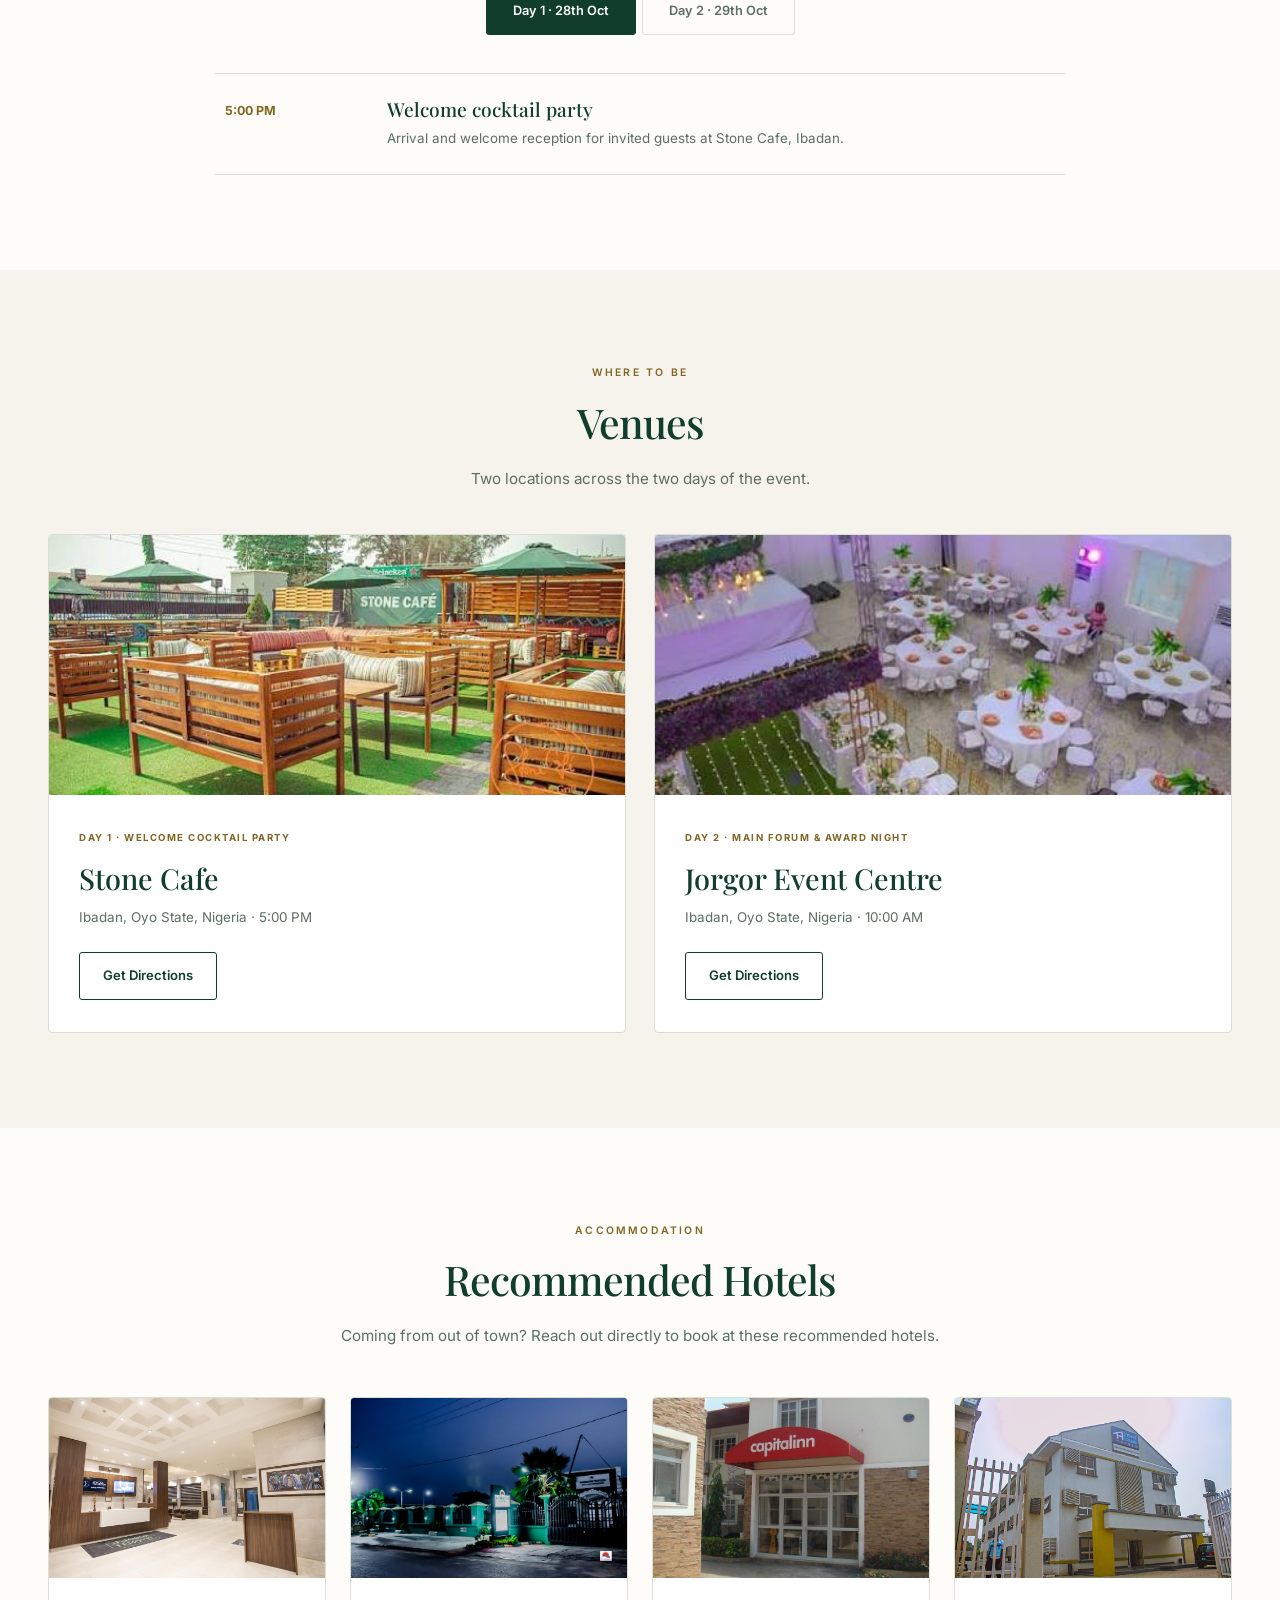
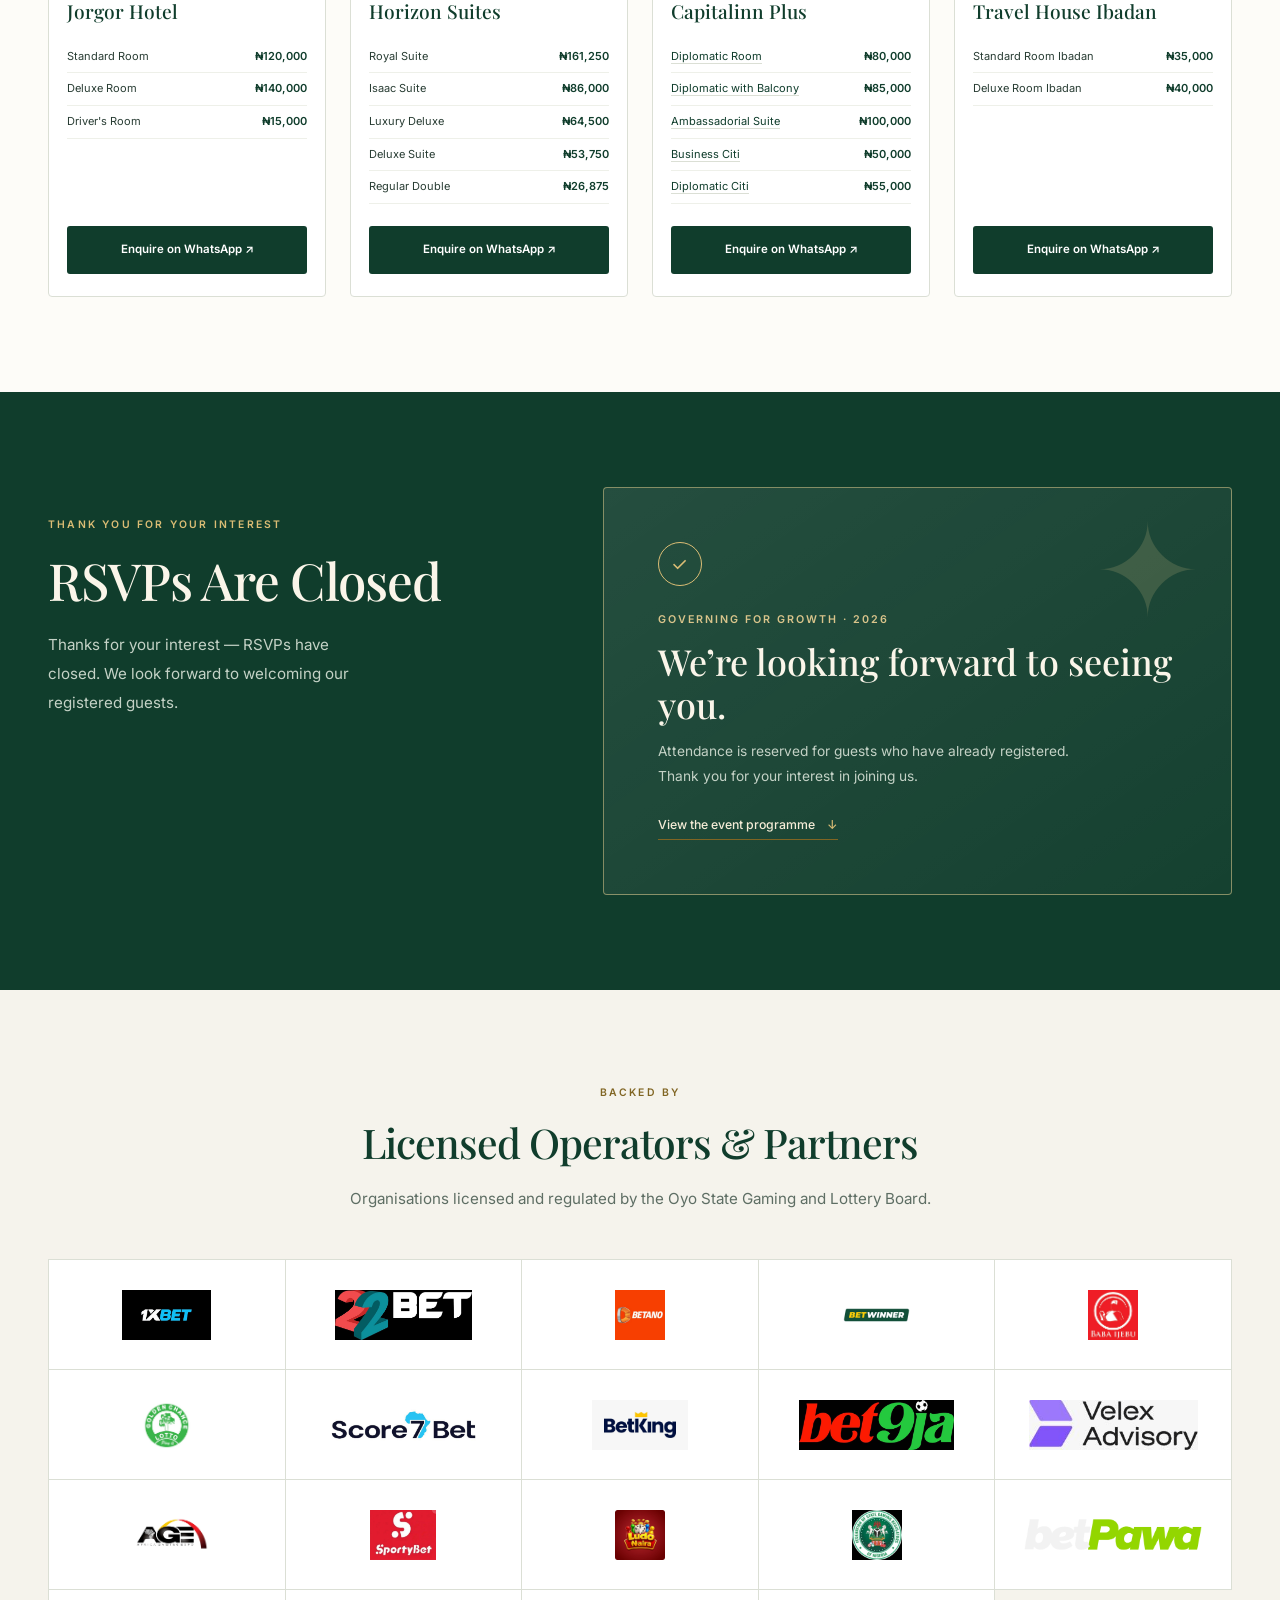
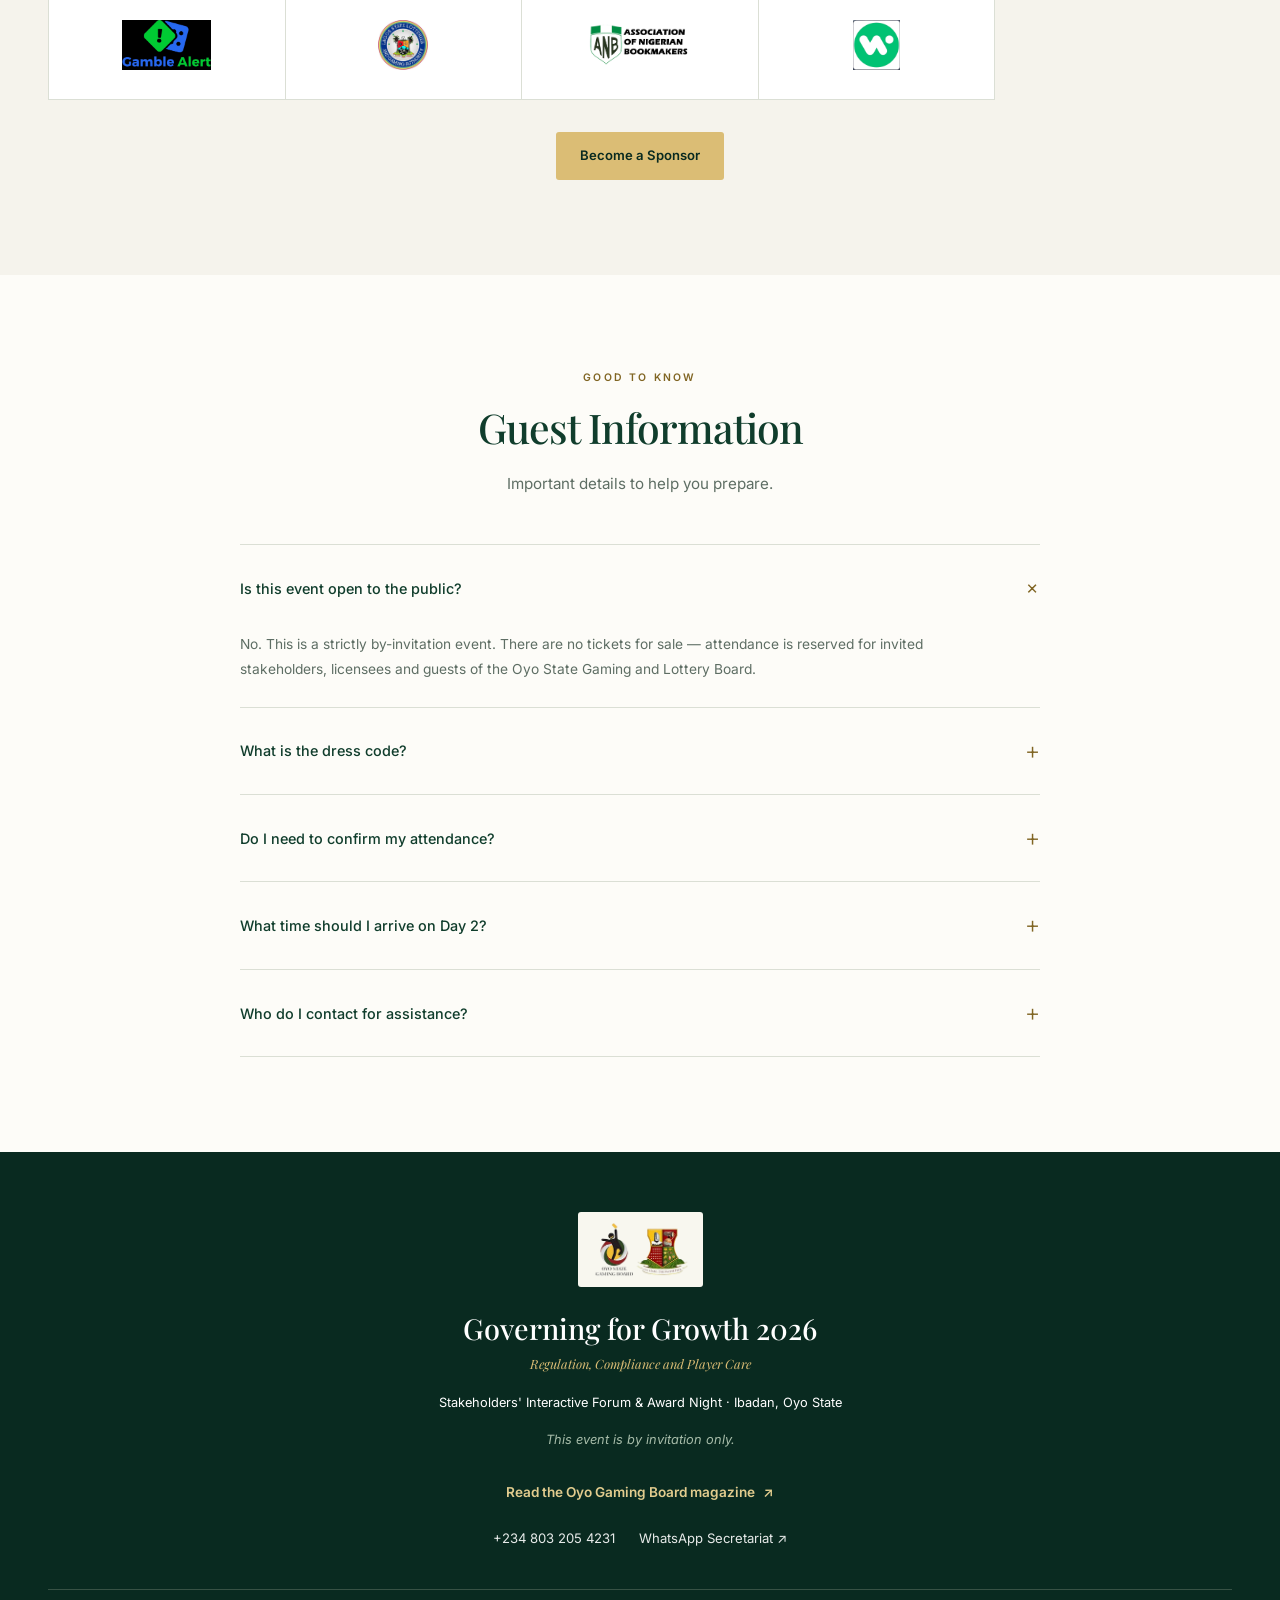
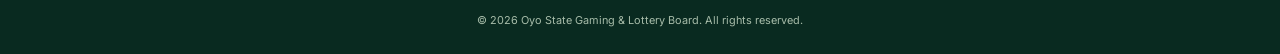
==== commit 7be6f877: "registration closed" ====
--- a/index.html
+++ b/index.html
@@ -98,7 +98,7 @@
           <a href="#hotels">Hotels</a>
           <a href="#sponsors">Partners</a>
           <a href="#faq">FAQ</a>
-          <a href="#rsvp" class="btn btn-primary nav-cta">Confirm Attendance</a>
+          <a href="#rsvp" class="btn btn-primary nav-cta">RSVPs Closed</a>
         </nav>
       </div>
     </header>
@@ -120,7 +120,7 @@
           </p>
           <div class="hero-btns">
             <a href="#rsvp" class="btn btn-gold"
-              >Confirm Attendance <span aria-hidden="true">↗</span></a
+              >RSVPs Closed <span aria-hidden="true">↗</span></a
             >
             <a href="#programme" class="hero-link"
               >Explore the programme <span aria-hidden="true">↓</span></a
@@ -837,116 +837,27 @@
         </div>
       </section>
 
-      <!-- RSVP -->
+      <!-- Registration closed -->
       <section class="section rsvp" id="rsvp">
         <div class="container">
           <div class="section-header">
-            <span class="eyebrow">Invited Guests</span>
-            <h2>Confirm Your Attendance</h2>
+            <span class="eyebrow">Thank You for Your Interest</span>
+            <h2>RSVPs Are Closed</h2>
             <p>
-              This event is strictly by invitation. If you have received an
-              invitation, kindly confirm your availability below.
+              Thanks for your interest — RSVPs have closed. We look forward to
+              welcoming our registered guests.
             </p>
           </div>
-
-          <form class="rsvp-form" id="rsvp-form">
-            <p class="form-intro">Your place at the conversation.</p>
-            <div class="form-row">
-              <div class="form-group">
-                <label for="fullname">Full Name *</label>
-                <input
-                  type="text"
-                  id="fullname"
-                  autocomplete="name"
-                  placeholder="Enter your full name"
-                  required
-                />
-              </div>
-            </div>
-            <div class="form-row">
-              <div class="form-group">
-                <label for="org">Organisation *</label>
-                <input
-                  type="text"
-                  id="org"
-                  autocomplete="organization"
-                  placeholder="Company / organisation"
-                  required
-                />
-              </div>
-            </div>
-            <div class="form-row">
-              <div class="form-group">
-                <label for="phone">Phone Number *</label>
-                <input
-                  type="tel"
-                  id="phone"
-                  autocomplete="tel"
-                  placeholder="e.g. 0803 000 0000"
-                  required
-                />
-              </div>
-            </div>
-            <div class="form-row">
-              <div class="form-group">
-                <label for="email">Email Address</label>
-                <input
-                  type="email"
-                  id="email"
-                  autocomplete="email"
-                  placeholder="you@example.com"
-                />
-              </div>
-            </div>
-            <div class="form-row">
-              <div class="form-group">
-                <span class="field-label" id="attendance-label"
-                  >Which day(s) will you attend? *</span
-                >
-                <div
-                  class="checkbox-group"
-                  role="group"
-                  aria-labelledby="attendance-label"
-                >
-                  <label
-                    ><input
-                      type="checkbox"
-                      id="day1chk"
-                      value="Day 1 - Welcome cocktail party (28th Oct)"
-                    />
-                    Day 1 — Welcome cocktail party</label
-                  >
-                  <label
-                    ><input
-                      type="checkbox"
-                      id="day2chk"
-                      value="Day 2 - Forum & Award Night (29th Oct)"
-                    />
-                    Day 2 — Forum &amp; Award Night</label
-                  >
-                </div>
-              </div>
-            </div>
-            <!-- <div class="form-row">
-              <div class="form-group">
-                <label for="guests">Number Attending</label>
-                <select id="guests">
-                  <option>1</option>
-                  <option>2</option>
-                  <option>3</option>
-                  <option>4</option>
-                </select>
-              </div>
-            </div> -->
-            <button type="submit" class="btn btn-gold btn-block">
-              Continue to WhatsApp ↗
-            </button>
-            <p class="form-status" id="rsvp-status" role="status"></p>
-            <p class="rsvp-note">
-              Submitting opens WhatsApp with your details pre-filled, ready to
-              send to the Event Secretariat.
+          <div class="registration-closed" role="status">
+            <span class="closed-mark" aria-hidden="true">✓</span>
+            <p class="closed-kicker">Governing for Growth · 2026</p>
+            <h3>We’re looking forward to seeing you.</h3>
+            <p>
+              Attendance is reserved for guests who have already registered.
+              Thank you for your interest in joining us.
             </p>
-          </form>
+            <a class="closed-link" href="#programme">View the event programme <span aria-hidden="true">↓</span></a>
+          </div>
         </div>
       </section>
 
@@ -1268,9 +1179,9 @@
               <summary>Do I need to confirm my attendance?</summary>
               <div class="faq-content">
                 <p>
-                  Yes. If you have received an invitation, please confirm your
-                  availability using the form above so the Secretariat can plan
-                  seating, catering and materials accordingly.
+                  Registration has closed, so attendance confirmations are no
+                  longer being accepted. We look forward to welcoming everyone
+                  who has already registered.
                 </p>
               </div>
             </details>
--- a/style.css
+++ b/style.css
@@ -132,7 +132,14 @@
 .rsvp .section-header h2{color:#fff}
 .rsvp .section-header p{color:#C9D6CD}
 .rsvp .section-header .eyebrow{color:var(--gold)}
-.rsvp-form{max-width:680px;margin:0 auto;background:rgba(255,255,255,.05);border:1px solid rgba(255,255,255,.15);border-radius:var(--radius);padding:2rem}
+.registration-closed{width:100%;min-width:0;padding:clamp(28px,5vw,54px);position:relative;overflow:hidden;background:linear-gradient(145deg,rgba(255,255,255,.09),rgba(255,255,255,.025));border:1px solid rgba(220,200,140,.55);border-radius:var(--radius)}
+.registration-closed::after{content:'✦';position:absolute;right:30px;top:18px;color:rgba(220,200,140,.18);font-size:8rem;line-height:1}
+.closed-mark{display:grid;place-items:center;width:44px;height:44px;margin-bottom:25px;border:1px solid var(--gold);border-radius:50%;color:var(--gold);font-size:1.2rem}
+.closed-kicker{margin-bottom:12px;color:#d9c48b;font-size:.67rem;font-weight:600;letter-spacing:2px;text-transform:uppercase}
+.registration-closed h3{position:relative;z-index:1;margin-bottom:12px;color:#faf5e9;font-size:clamp(1.65rem,3vw,2.25rem);font-weight:500;line-height:1.2}
+.registration-closed>p:not(.closed-kicker){position:relative;z-index:1;max-width:440px;color:#c4d2c6;font-size:.86rem;line-height:1.85}
+.closed-link{display:inline-flex;align-items:center;gap:12px;margin-top:25px;padding-bottom:5px;border-bottom:1px solid #806523;color:#f5ecd7;font-size:.77rem;font-weight:500}
+.closed-link span{color:var(--gold)}
 .form-row{display:grid;grid-template-columns:1fr;gap:1.2rem;margin-bottom:1.2rem}
 .form-group label{display:block;font-size:.85rem;margin-bottom:.4rem;color:var(--gold);font-weight:600}
 .form-group input,.form-group select{width:100%;padding:.7rem .9rem;border-radius:8px;border:1px solid rgba(255,255,255,.25);background:rgba(255,255,255,.08);color:#fff;font-family:inherit;font-size:.95rem}
@@ -241,7 +248,7 @@
 .programme-divider{margin:38px 0 0;padding:28px 34px 30px;background:var(--green);color:#fff;position:relative;overflow:hidden}.programme-divider::after{content:'✦';position:absolute;right:34px;top:50%;transform:translateY(-50%);font-size:3rem;color:#ffffff20}.programme-divider span{display:block;margin-bottom:9px;color:#d9c48b;font-size:.66rem;font-weight:600;letter-spacing:2px;text-transform:uppercase}.programme-divider span i{padding:0 7px;font-style:normal}.programme-divider h3{margin:0;color:#fff;font-family:'Playfair Display',serif;font-size:clamp(1.6rem,3vw,2.2rem);font-weight:500;line-height:1.2}
 .venue{background:var(--surface)}.venue .container{display:grid;grid-template-columns:1fr 1fr;gap:28px}.venue .section-header{grid-column:1/-1;margin-bottom:15px}.venue-showcase{display:block;background:white;border:1px solid var(--border);box-shadow:none;margin:0}.venue-img-wrap{height:260px;min-height:0}.venue-details{padding:28px 30px 32px}.venue-details .tag{font-size:.6rem;letter-spacing:1.5px;color:#806523;background:none;border-radius:0;padding:0;margin:0}.venue-details h3{font-size:1.8rem;margin:12px 0}.venue-details .address{font-size:.84rem;margin-bottom:23px}
 .hotels{background:#fdfcf8}.hotel-card{background:white;box-shadow:none}.hotel-image{height:180px}.hotel-info{padding:22px 18px}.hotel-info h4{font-size:1.2rem;margin-bottom:18px}.price-list{margin-bottom:22px}.price-list li{gap:8px;padding:7px 0;border-bottom:1px solid #eef0e9;font-size:.69rem}.price-list b{font-weight:600;white-space:nowrap}.hotel-info .no-price{font-size:.8rem}
-.rsvp .container{display:grid;grid-template-columns:.85fr 1.15fr;gap:90px;align-items:start}.rsvp .section-header{text-align:left;padding-top:30px;margin:0}.rsvp .section-header h2{font-size:clamp(2.7rem,4vw,4rem);color:#faf5e9}.rsvp .section-header p{color:#c4d2c6;max-width:330px;line-height:1.9}.rsvp-form{width:100%;padding:34px;background:#ffffff06;border-color:#597261;min-width:0}.form-intro{font-family:'Playfair Display',serif;font-size:1.5rem;color:#f5ecd7;margin-bottom:26px}
+.rsvp .container{display:grid;grid-template-columns:.85fr 1.15fr;gap:90px;align-items:start}.rsvp .section-header{text-align:left;padding-top:30px;margin:0}.rsvp .section-header h2{font-size:clamp(2.7rem,4vw,4rem);color:#faf5e9}.rsvp .section-header p{color:#c4d2c6;max-width:330px;line-height:1.9}
 .form-row{gap:16px;margin-bottom:18px}.form-group{min-width:0}.form-group label,.field-label{display:block;font-size:.73rem;font-weight:500;color:#e4e9df;margin-bottom:7px}.form-group input,.form-group select{padding:11px 12px;border-radius:3px;border-color:#688070;background:#ffffff05;font-size:1rem;min-height:46px}.form-group input::placeholder{color:#afc0b3;font-size:.85rem}.form-group option{background:var(--green);color:white}.checkbox-group{flex-direction:column;gap:12px;padding:6px 0}.checkbox-group label{gap:10px;font-size:.82rem;margin:0}.checkbox-group input{width:18px;height:18px;min-height:18px;accent-color:var(--gold);flex-shrink:0}.rsvp-note{font-size:.71rem;line-height:1.8}.form-status{font-size:.8rem;margin-top:14px}.form-status:empty{display:none}.form-status a{text-decoration:underline;font-weight:600}
 .sponsor-grid{grid-template-columns:repeat(5,minmax(0,1fr));gap:0;border-top:1px solid var(--border);border-left:1px solid var(--border)}.sponsor-logo{height:110px;padding:25px;border:0;border-right:1px solid var(--border);border-bottom:1px solid var(--border);border-radius:0;box-shadow:none}.sponsor-logo:hover{transform:none}
 .faq{background:#fdfcf8}.faq-container{border-top:1px solid var(--border)}.faq-item{border:0;border-bottom:1px solid var(--border);border-radius:0;margin:0;background:none}.faq-item summary{padding:24px 0;gap:24px;font-size:.9rem;font-weight:500}.faq-item summary::after{color:#806523;font-weight:300}.faq-content{padding:0 35px 24px 0;font-size:.86rem;line-height:1.85}
@@ -249,8 +256,8 @@
 .floating-wa{bottom:22px;right:22px;background:var(--green);border:1px solid #d8c58c;width:50px;height:50px;z-index:900}
 .modal-dialog{max-height:calc(100dvh - 48px);overflow-y:auto;overscroll-behavior:contain;background:var(--surface);padding:35px}.modal-header{margin-bottom:25px;padding-right:25px;text-align:left}.modal-header .eyebrow{font-size:.65rem;letter-spacing:2px;text-transform:uppercase;color:#806523}.modal-close{top:12px;right:12px;width:44px;height:44px}.modal-form .form-group input::placeholder,.modal-form .form-group textarea::placeholder{color:var(--text-light)}.modal-form .form-group option{background:white;color:var(--text)}.modal-note{font-size:.72rem;color:var(--text-light);margin-top:15px;text-align:center}
 @media(max-width:1100px){.nav-links{gap:18px}.nav-container{padding:14px 32px;gap:20px}.nav-links a{font-size:.72rem}.brand-logo{width:110px}.hero{gap:6%;padding-left:48px;padding-right:48px}.hero-btns{gap:16px}.event-summary{margin:0 48px}.countdown-wrap{gap:12px}.countdown{gap:12px}.event-summary p{max-width:310px}.grid-4{grid-template-columns:repeat(2,minmax(0,1fr))}.about .card:nth-child(3){border-left:0;padding-left:0}.rsvp .container{gap:45px}.hotel-image{height:230px}}
-@media(max-width:900px){.nav-container{padding:12px 32px}.mobile-toggle{display:flex}.nav-links{display:none;position:absolute;top:100%;left:0;right:0;flex-direction:column;align-items:stretch;gap:0;background:#fcfbf7;padding:12px 32px 24px;border-bottom:1px solid var(--border);box-shadow:var(--shadow-md);max-height:calc(100dvh - 100px);overflow-y:auto}.nav-links.active{display:flex}.nav-links a{padding:12px 0;font-size:.9rem}.nav-links a.nav-cta{margin:12px 0 0}.hero{padding:60px 32px;gap:35px}.hero-title{font-size:4.2rem}.hero-theme{font-size:.86rem}.hero-art-caption{font-size:1.35rem}.hero-art{padding:13px;margin-right:15px}.hero-eyebrow{font-size:.58rem;letter-spacing:1.3px}.invitation-seal{width:78px;height:78px;right:-28px;font-size:.38rem}.invitation-seal b{font-size:1.2rem}.container{width:calc(100% - 64px)}.event-strip{padding:10px 32px;font-size:.55rem}.event-summary{margin:0 32px}.about .section-header{column-gap:30px}.section{padding:75px 0}.rsvp .container{grid-template-columns:1fr 1.2fr;gap:30px}.rsvp-form{padding:24px}.venue-img-wrap{height:220px}.sponsor-logo{padding:15px;height:85px}}
-@media(max-width:650px){html{scroll-padding-top:90px}.container{width:calc(100% - 40px)}.section{padding:60px 0}.section-header{margin-bottom:30px}.section-header h2{font-size:2.1rem}.event-strip{justify-content:center;padding:9px 20px;font-size:.56rem}.event-strip>span:first-child{display:none}.nav-container{padding:10px 20px}.brand-logo{width:105px}.nav-links{padding:12px 20px 22px}.hero{grid-template-columns:1fr;padding:45px 24px;gap:45px}.hero-title{font-size:clamp(3.5rem,14vw,5rem);letter-spacing:-2px;margin-bottom:22px}.hero-eyebrow{font-size:.56rem;letter-spacing:1.5px;margin-bottom:23px}.hero-theme{font-size:.91rem}.hero-tagline{font-size:.83rem;max-width:370px}.hero-btns{gap:17px;margin-bottom:25px}.hero-btns .btn{padding:12px 16px;font-size:.77rem;gap:14px}.hero-link{font-size:.7rem;gap:8px}.hero-date{font-size:.55rem;letter-spacing:1px;gap:12px}.hero-date span+span{padding-left:12px}.hero-art{width:calc(100% - 24px);max-width:380px;justify-self:center;margin:0 12px 0 0;padding:15px}.hero-photo{aspect-ratio:1.4}.hero-art-caption{font-size:1.45rem;padding-top:17px}.hero-art-top{font-size:.48rem}.invitation-seal{width:82px;height:82px;right:-27px;font-size:.4rem}.event-summary{margin:0 20px;flex-direction:column;align-items:flex-start;gap:20px;padding:25px 0}.event-summary p{max-width:none;font-size:1.05rem}.countdown-wrap{width:100%;justify-content:space-between;border-top:1px solid var(--border);padding-top:20px}.countdown{gap:20px}.time-box span{font-size:1.35rem}.about .section-header{display:block}.about .section-header p{padding:0}.about .card{padding:25px 15px 15px 0}.about .card+.card{padding-left:15px}.about .card:nth-child(3){padding-left:0}.about .card h3{font-size:1.06rem}.about .card p{font-size:.76rem}.about .icon{margin-bottom:18px}.day-cards{grid-template-columns:1fr;gap:18px}.day-card .day-card-head{padding:24px 24px 0}.day-card .day-card-head h3{font-size:1.5rem}.day-card-body{padding:16px 24px 24px}.day-card-body p{min-height:0}.day-tabs{gap:8px;margin-bottom:28px}.day-tab{padding:12px 17px;font-size:.74rem}.timeline-item{grid-template-columns:75px 1fr;gap:15px;padding:22px 0}.timeline-item .time{font-size:.67rem}.timeline-item .content h4{font-size:1.04rem}.timeline-item .content p{font-size:.77rem}.timeline-item.highlight{padding:20px 12px}.venue .container{grid-template-columns:1fr;gap:20px}.venue .section-header{margin-bottom:10px}.venue-img-wrap{height:230px}.venue-details{padding:24px}.venue-details h3{font-size:1.6rem}.hotels .grid-4{gap:16px}.hotel-image{height:155px}.hotel-info{padding:18px 13px}.hotel-info h4{font-size:1.12rem}.price-list li{flex-direction:column;gap:0;font-size:.72rem}.btn-small{font-size:.66rem;padding:10px 6px}.hotel-info .no-price{font-size:.73rem}.rsvp .container{grid-template-columns:1fr;gap:30px}.rsvp .section-header{padding:0}.rsvp .section-header h2{font-size:2.6rem;max-width:330px}.rsvp .section-header p{max-width:none}.rsvp-form{padding:24px 20px}.sponsor-grid{grid-template-columns:repeat(2,minmax(0,1fr))}.sponsor-logo{height:90px;padding:20px}.faq-item summary{font-size:.83rem}.faq-content{font-size:.8rem}.footer{padding-top:45px}.footer h3{font-size:1.6rem}.floating-wa{width:46px;height:46px;bottom:16px;right:16px}.modal-backdrop{padding:12px}.modal-dialog{padding:28px 22px;max-height:calc(100dvh - 24px)}.modal-header h3{font-size:1.7rem}}
+@media(max-width:900px){.nav-container{padding:12px 32px}.mobile-toggle{display:flex}.nav-links{display:none;position:absolute;top:100%;left:0;right:0;flex-direction:column;align-items:stretch;gap:0;background:#fcfbf7;padding:12px 32px 24px;border-bottom:1px solid var(--border);box-shadow:var(--shadow-md);max-height:calc(100dvh - 100px);overflow-y:auto}.nav-links.active{display:flex}.nav-links a{padding:12px 0;font-size:.9rem}.nav-links a.nav-cta{margin:12px 0 0}.hero{padding:60px 32px;gap:35px}.hero-title{font-size:4.2rem}.hero-theme{font-size:.86rem}.hero-art-caption{font-size:1.35rem}.hero-art{padding:13px;margin-right:15px}.hero-eyebrow{font-size:.58rem;letter-spacing:1.3px}.invitation-seal{width:78px;height:78px;right:-28px;font-size:.38rem}.invitation-seal b{font-size:1.2rem}.container{width:calc(100% - 64px)}.event-strip{padding:10px 32px;font-size:.55rem}.event-summary{margin:0 32px}.about .section-header{column-gap:30px}.section{padding:75px 0}.rsvp .container{grid-template-columns:1fr 1.2fr;gap:30px}.venue-img-wrap{height:220px}.sponsor-logo{padding:15px;height:85px}}
+@media(max-width:650px){html{scroll-padding-top:90px}.container{width:calc(100% - 40px)}.section{padding:60px 0}.section-header{margin-bottom:30px}.section-header h2{font-size:2.1rem}.event-strip{justify-content:center;padding:9px 20px;font-size:.56rem}.event-strip>span:first-child{display:none}.nav-container{padding:10px 20px}.brand-logo{width:105px}.nav-links{padding:12px 20px 22px}.hero{grid-template-columns:1fr;padding:45px 24px;gap:45px}.hero-title{font-size:clamp(3.5rem,14vw,5rem);letter-spacing:-2px;margin-bottom:22px}.hero-eyebrow{font-size:.56rem;letter-spacing:1.5px;margin-bottom:23px}.hero-theme{font-size:.91rem}.hero-tagline{font-size:.83rem;max-width:370px}.hero-btns{gap:17px;margin-bottom:25px}.hero-btns .btn{padding:12px 16px;font-size:.77rem;gap:14px}.hero-link{font-size:.7rem;gap:8px}.hero-date{font-size:.55rem;letter-spacing:1px;gap:12px}.hero-date span+span{padding-left:12px}.hero-art{width:calc(100% - 24px);max-width:380px;justify-self:center;margin:0 12px 0 0;padding:15px}.hero-photo{aspect-ratio:1.4}.hero-art-caption{font-size:1.45rem;padding-top:17px}.hero-art-top{font-size:.48rem}.invitation-seal{width:82px;height:82px;right:-27px;font-size:.4rem}.event-summary{margin:0 20px;flex-direction:column;align-items:flex-start;gap:20px;padding:25px 0}.event-summary p{max-width:none;font-size:1.05rem}.countdown-wrap{width:100%;justify-content:space-between;border-top:1px solid var(--border);padding-top:20px}.countdown{gap:20px}.time-box span{font-size:1.35rem}.about .section-header{display:block}.about .section-header p{padding:0}.about .card{padding:25px 15px 15px 0}.about .card+.card{padding-left:15px}.about .card:nth-child(3){padding-left:0}.about .card h3{font-size:1.06rem}.about .card p{font-size:.76rem}.about .icon{margin-bottom:18px}.day-cards{grid-template-columns:1fr;gap:18px}.day-card .day-card-head{padding:24px 24px 0}.day-card .day-card-head h3{font-size:1.5rem}.day-card-body{padding:16px 24px 24px}.day-card-body p{min-height:0}.day-tabs{gap:8px;margin-bottom:28px}.day-tab{padding:12px 17px;font-size:.74rem}.timeline-item{grid-template-columns:75px 1fr;gap:15px;padding:22px 0}.timeline-item .time{font-size:.67rem}.timeline-item .content h4{font-size:1.04rem}.timeline-item .content p{font-size:.77rem}.timeline-item.highlight{padding:20px 12px}.venue .container{grid-template-columns:1fr;gap:20px}.venue .section-header{margin-bottom:10px}.venue-img-wrap{height:230px}.venue-details{padding:24px}.venue-details h3{font-size:1.6rem}.hotels .grid-4{gap:16px}.hotel-image{height:155px}.hotel-info{padding:18px 13px}.hotel-info h4{font-size:1.12rem}.price-list li{flex-direction:column;gap:0;font-size:.72rem}.btn-small{font-size:.66rem;padding:10px 6px}.hotel-info .no-price{font-size:.73rem}.rsvp .container{grid-template-columns:1fr;gap:30px}.rsvp .section-header{padding:0}.rsvp .section-header h2{font-size:2.6rem;max-width:330px}.rsvp .section-header p{max-width:none}.sponsor-grid{grid-template-columns:repeat(2,minmax(0,1fr))}.sponsor-logo{height:90px;padding:20px}.faq-item summary{font-size:.83rem}.faq-content{font-size:.8rem}.footer{padding-top:45px}.footer h3{font-size:1.6rem}.floating-wa{width:46px;height:46px;bottom:16px;right:16px}.modal-backdrop{padding:12px}.modal-dialog{padding:28px 22px;max-height:calc(100dvh - 24px)}.modal-header h3{font-size:1.7rem}}
 .price-list a{color:var(--green);text-decoration:underline;text-decoration-color:var(--border);text-underline-offset:3px}
 .price-list a:hover{text-decoration-color:currentColor}
 .modal-backdrop{transition:none}
